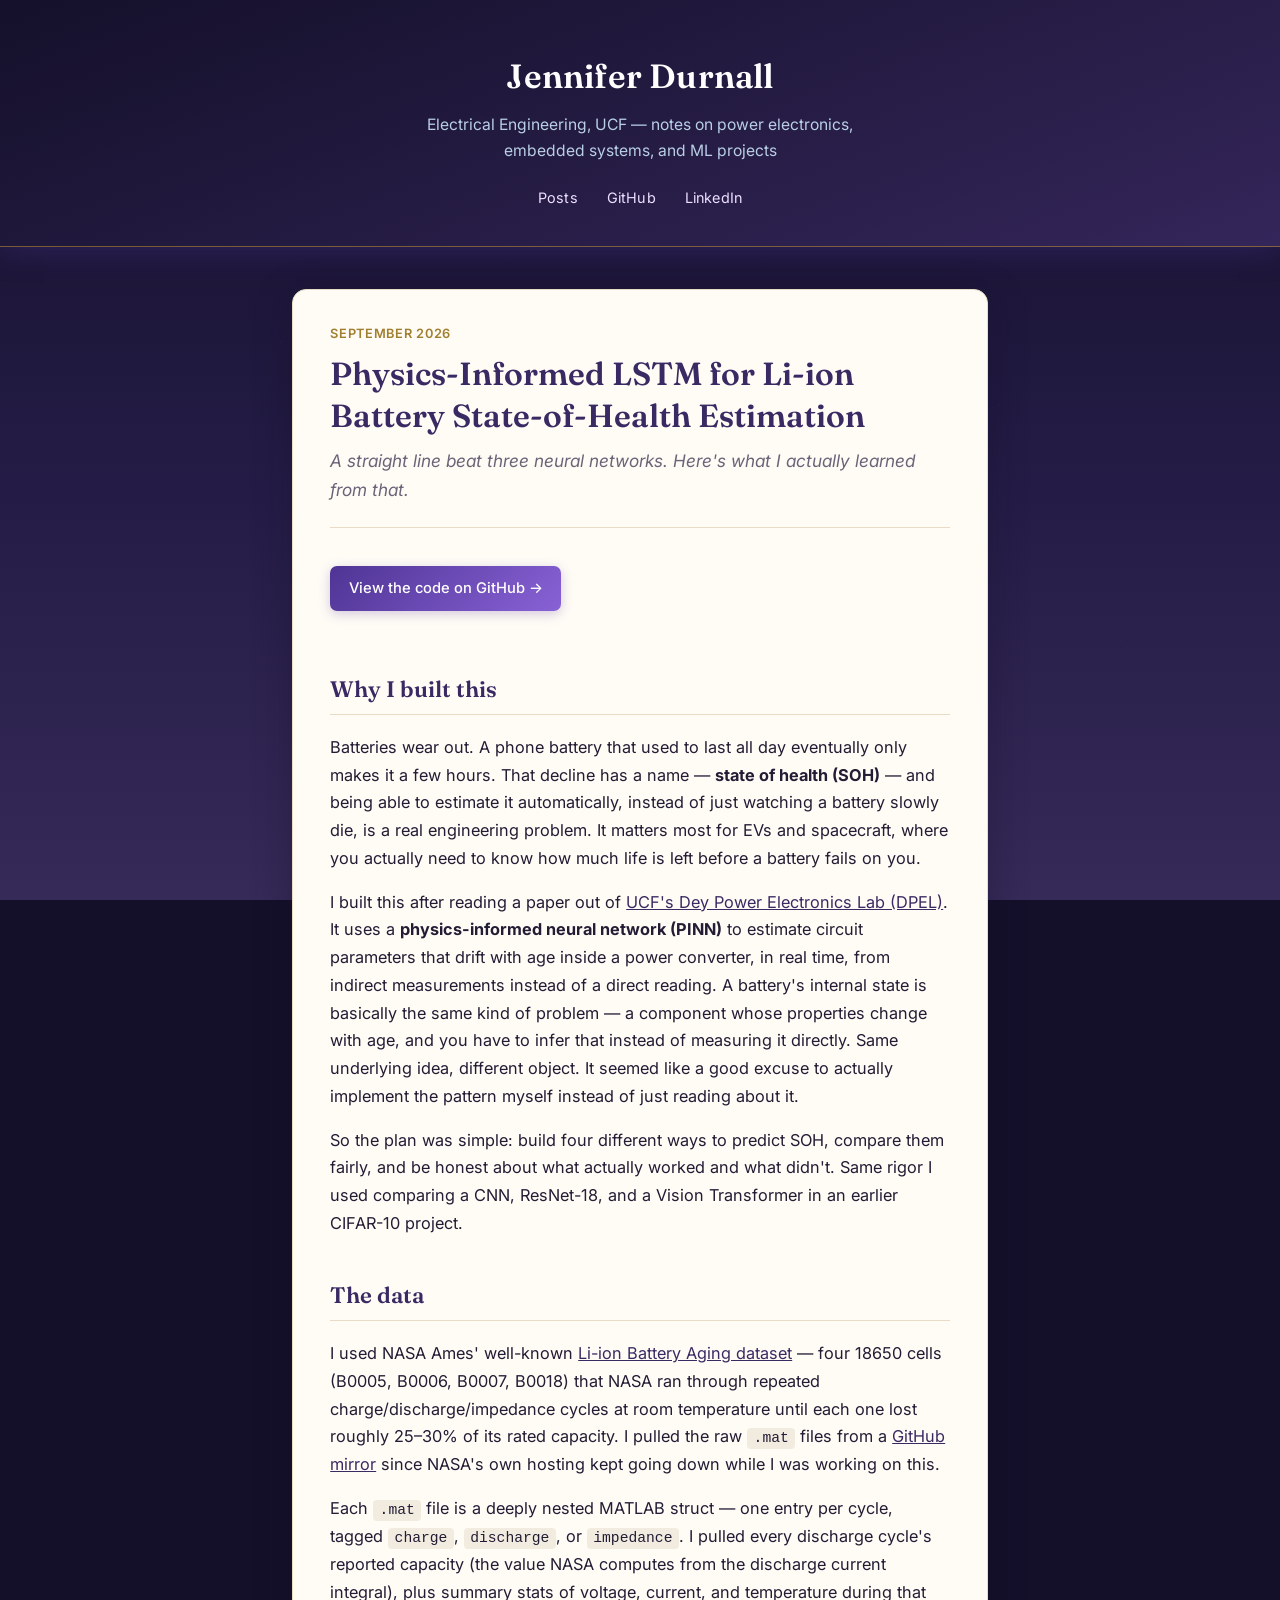
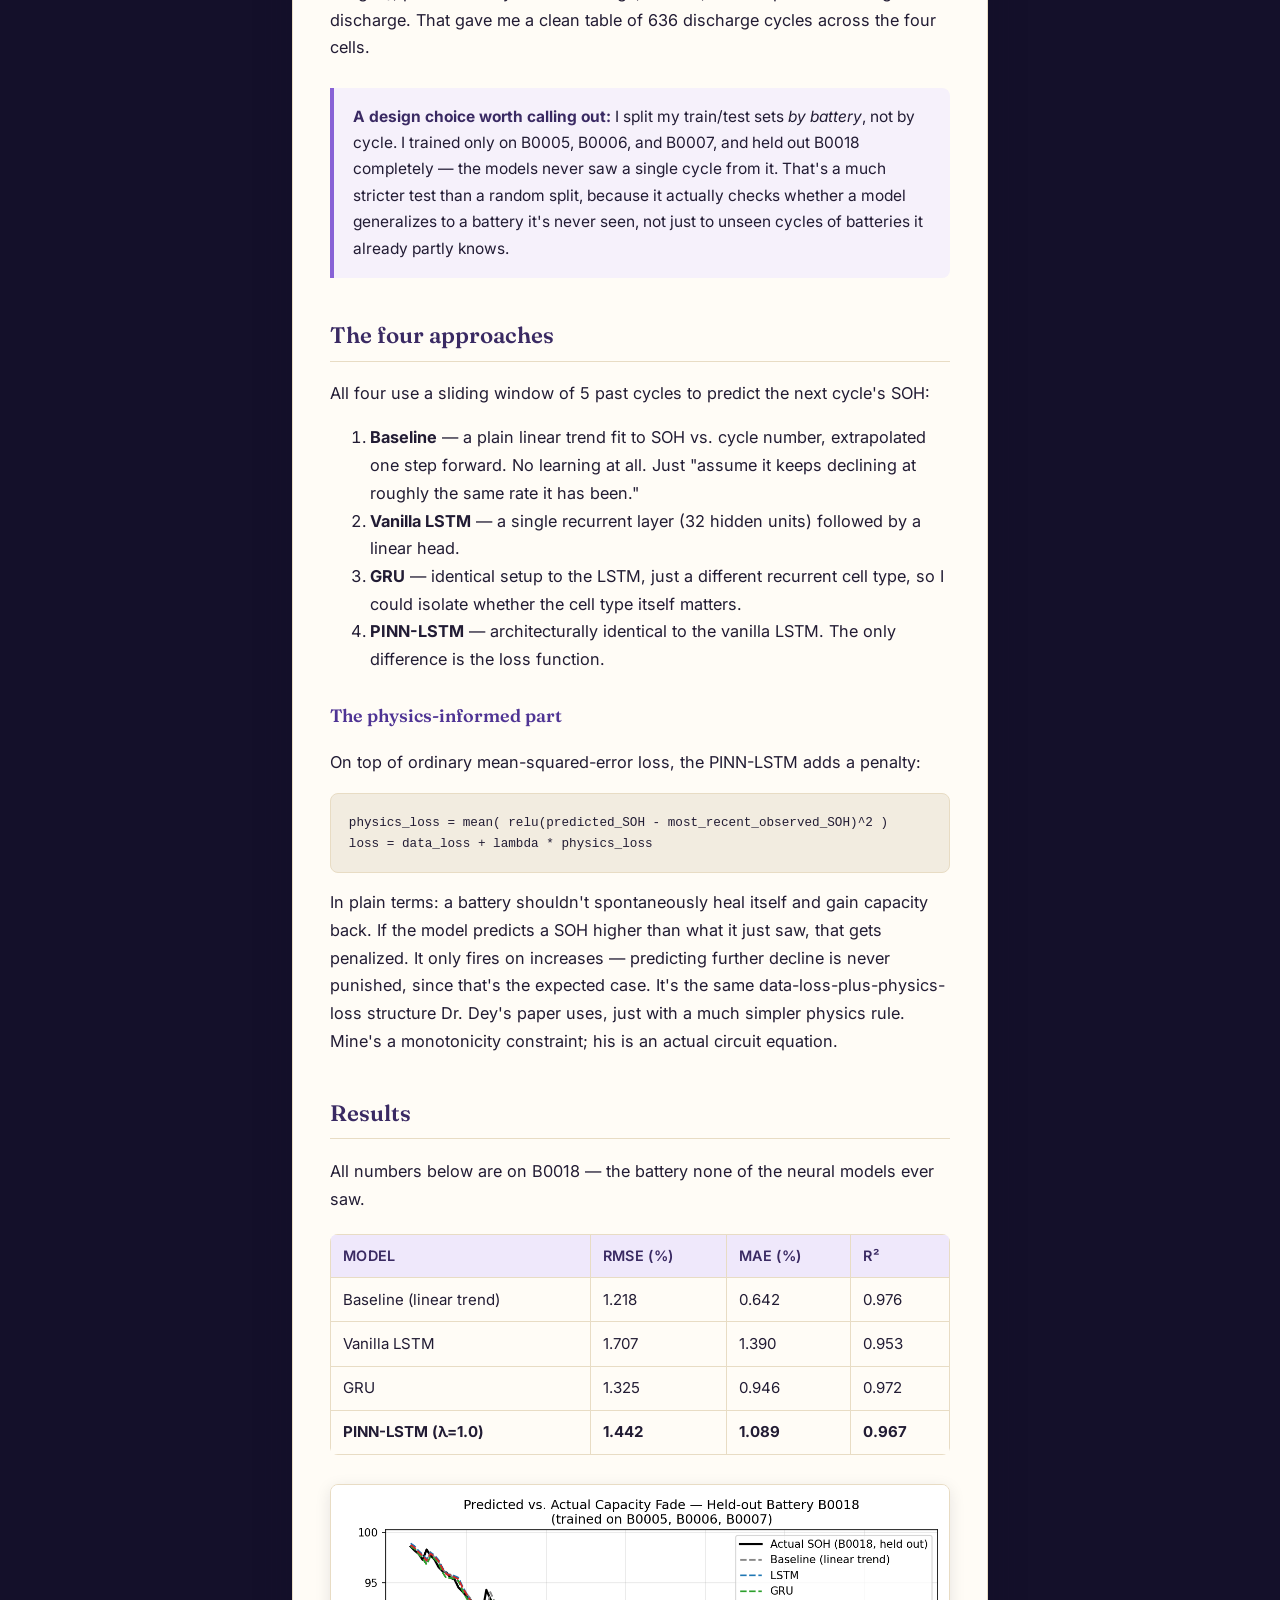
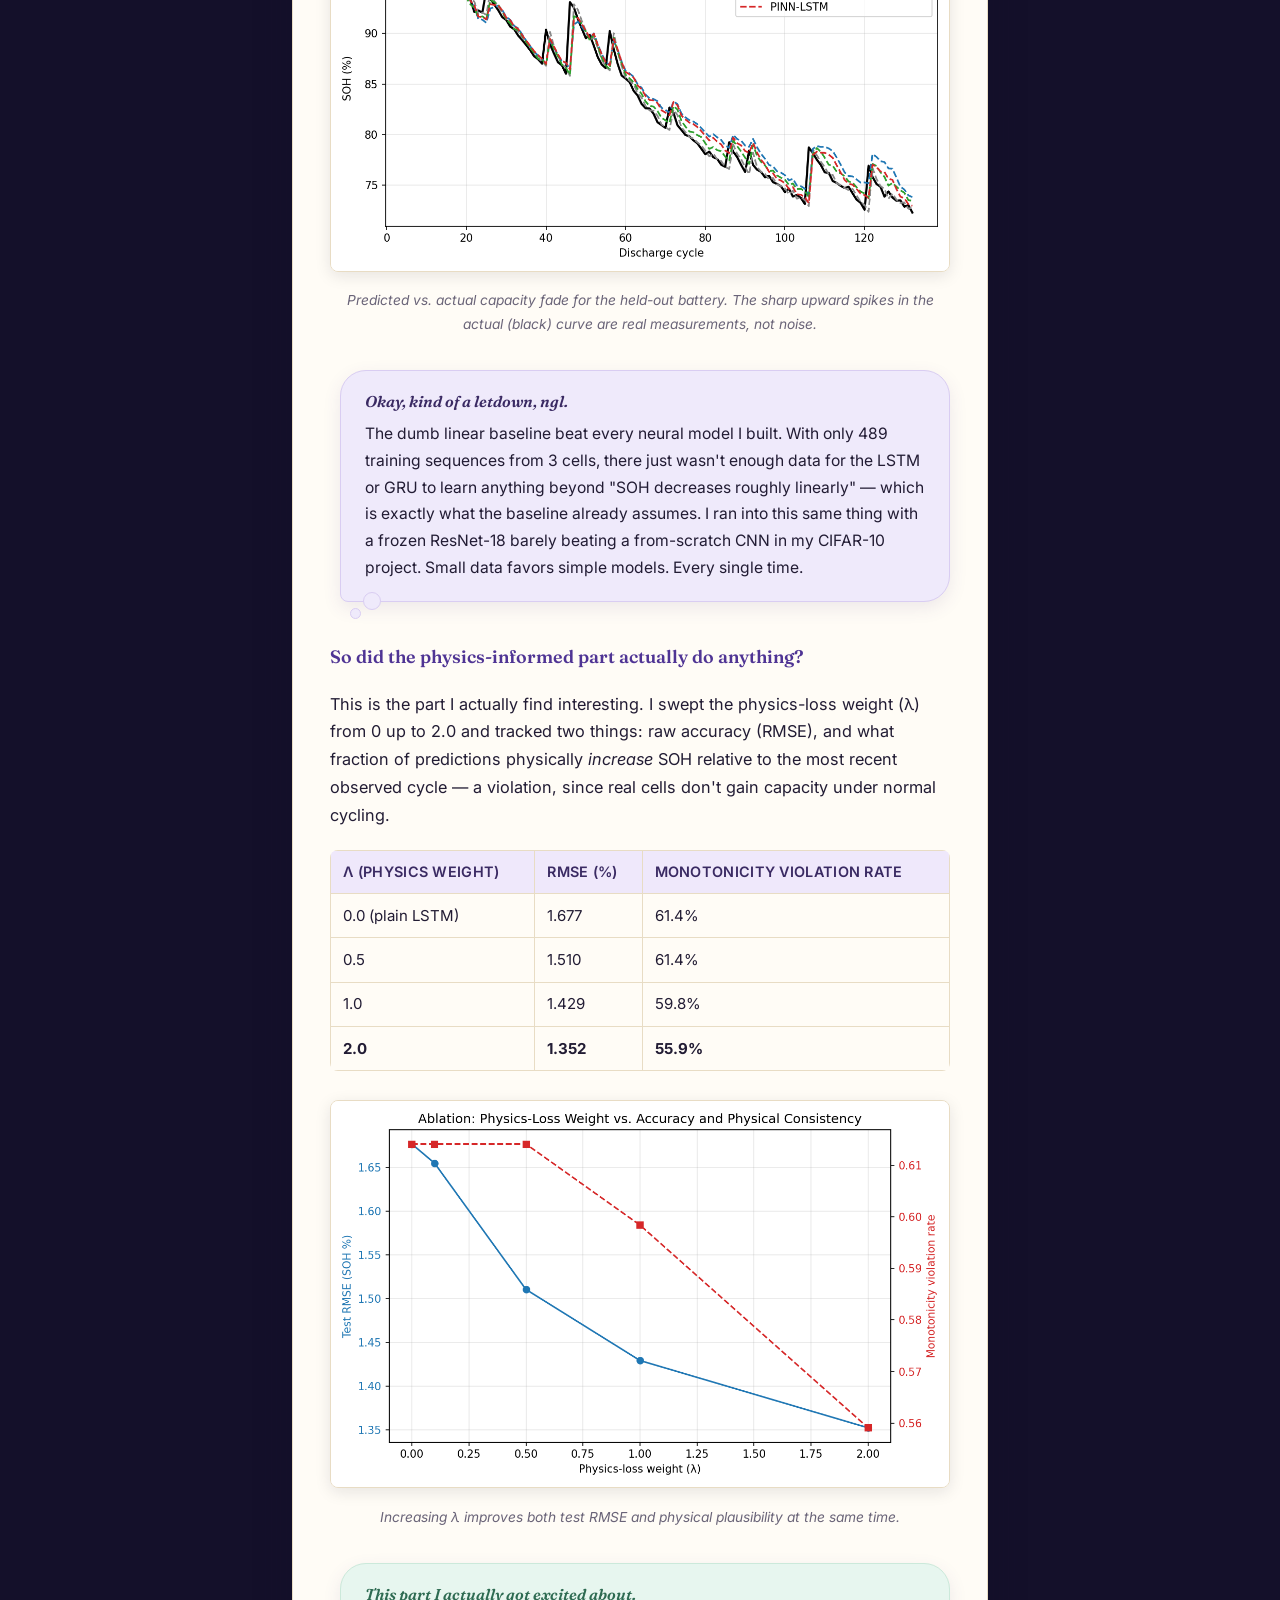
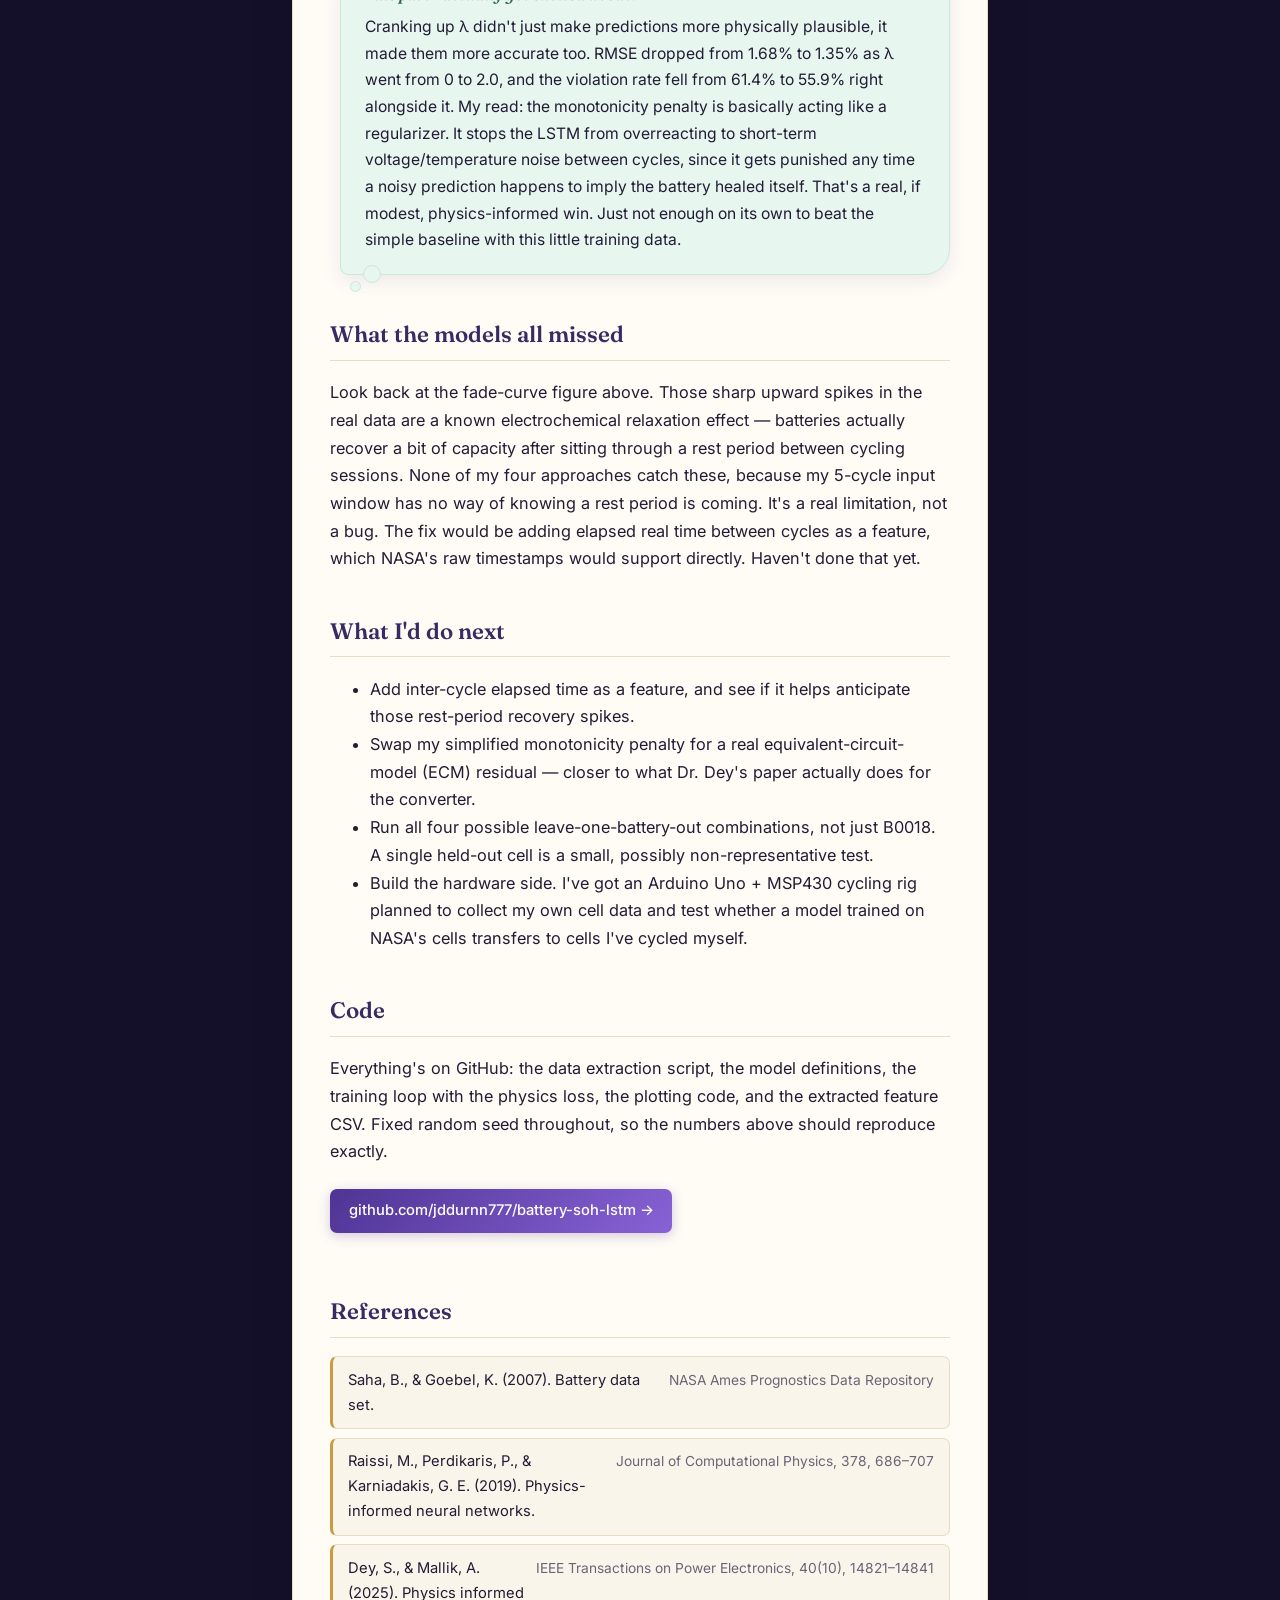
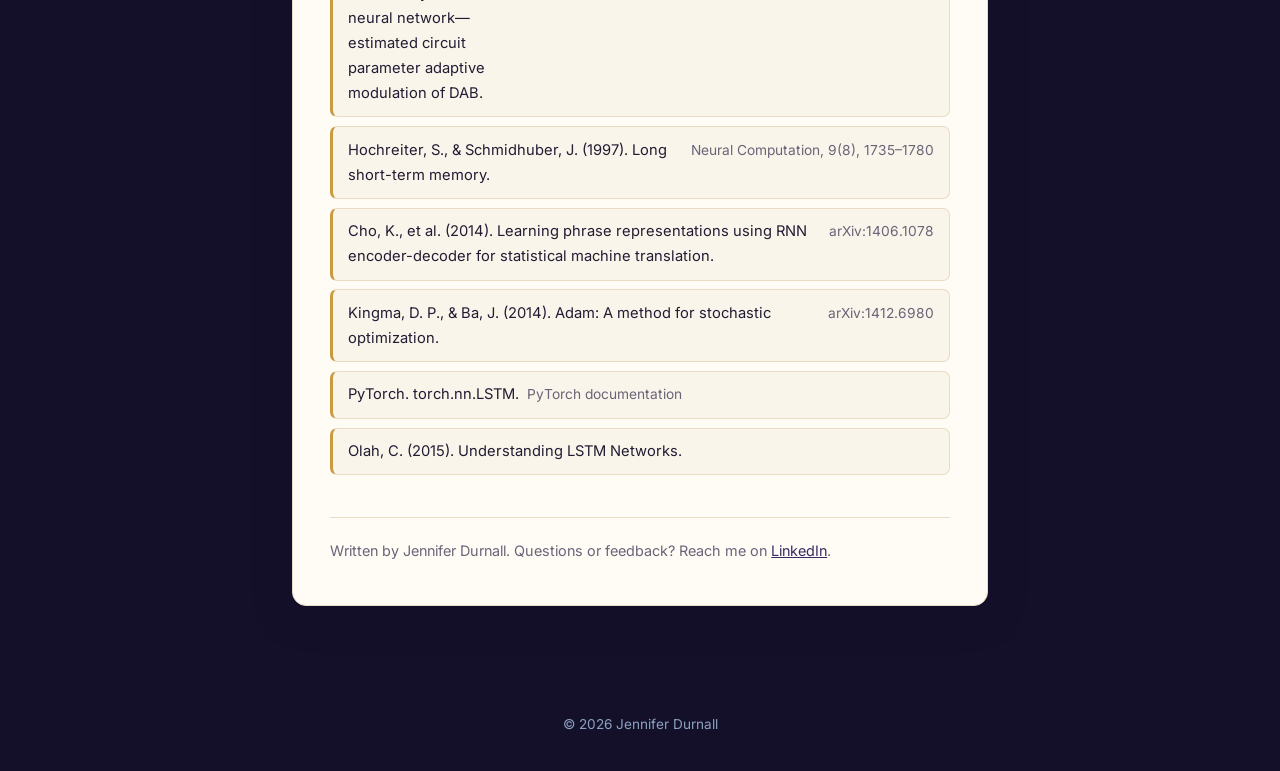
==== posts/battery-soh-pinn-lstm.html @ 61679969 "Redesign visual style: refined typography (Fraunces + Inter), more polished/professional card and he" ====
<!DOCTYPE html>
<html lang="en">
<head>
  <meta charset="UTF-8">
  <meta name="viewport" content="width=device-width, initial-scale=1.0">
  <title>Physics-Informed LSTM for Li-ion Battery SOH Estimation — Jennifer Durnall</title>
  <meta name="description" content="Comparing a linear baseline, LSTM, GRU, and a physics-informed LSTM for Li-ion battery state-of-health estimation on NASA's battery aging dataset.">
  <link rel="preconnect" href="https://fonts.googleapis.com">
  <link rel="preconnect" href="https://fonts.gstatic.com" crossorigin>
  <link href="https://fonts.googleapis.com/css2?family=Fraunces:opsz,wght@9..144,500;9..144,600;9..144,700&family=Inter:wght@400;500;600&display=swap" rel="stylesheet">
  <link rel="stylesheet" href="../assets/style.css">
</head>
<body>

  <header class="site-header">
    <h1>Jennifer Durnall</h1>
    <p>Electrical Engineering, UCF — notes on power electronics, embedded systems, and ML projects</p>
    <nav class="site-nav">
      <a href="../index.html">Posts</a>
      <a href="https://github.com/jddurnn777">GitHub</a>
      <a href="https://www.linkedin.com/in/jennifer-durnall">LinkedIn</a>
    </nav>
  </header>

  <main>
    <article>
      <div class="post-header">
        <div class="post-date">September 2026</div>
        <h1>Physics-Informed LSTM for Li-ion Battery State-of-Health Estimation</h1>
        <div class="subtitle">A straight line beat three neural networks. Here's what I actually learned from that.</div>
      </div>

      <a class="repo-link" href="https://github.com/jddurnn777/battery-soh-lstm">View the code on GitHub →</a>

      <h2>Why I built this</h2>
      <p>
        Batteries wear out. A phone battery that used to last all day eventually only makes it a
        few hours. That decline has a name — <strong>state of health (SOH)</strong> — and being
        able to estimate it automatically, instead of just watching a battery slowly die, is a real
        engineering problem. It matters most for EVs and spacecraft, where you actually need to
        know how much life is left before a battery fails on you.
      </p>
      <p>
        I built this after reading a paper out of
        <a href="https://www.ece.ucf.edu/dpel/">UCF's Dey Power Electronics Lab (DPEL)</a>. It uses
        a <strong>physics-informed neural network (PINN)</strong> to estimate circuit parameters
        that drift with age inside a power converter, in real time, from indirect measurements
        instead of a direct reading. A battery's internal state is basically the same kind of
        problem — a component whose properties change with age, and you have to infer that instead
        of measuring it directly. Same underlying idea, different object. It seemed like a good
        excuse to actually implement the pattern myself instead of just reading about it.
      </p>
      <p>
        So the plan was simple: build four different ways to predict SOH, compare them fairly, and
        be honest about what actually worked and what didn't. Same rigor I used comparing a CNN,
        ResNet-18, and a Vision Transformer in an earlier CIFAR-10 project.
      </p>

      <h2>The data</h2>
      <p>
        I used NASA Ames' well-known
        <a href="https://www.nasa.gov/intelligent-systems-division/discovery-and-systems-health/pcoe/pcoe-data-set-repository/">Li-ion Battery Aging dataset</a> —
        four 18650 cells (B0005, B0006, B0007, B0018) that NASA ran through repeated
        charge/discharge/impedance cycles at room temperature until each one lost roughly 25–30% of
        its rated capacity. I pulled the raw <code>.mat</code> files from a
        <a href="https://github.com/Maruthi-prasanth/Battery-Health-Prophecy">GitHub mirror</a>
        since NASA's own hosting kept going down while I was working on this.
      </p>
      <p>
        Each <code>.mat</code> file is a deeply nested MATLAB struct — one entry per cycle, tagged
        <code>charge</code>, <code>discharge</code>, or <code>impedance</code>. I pulled every
        discharge cycle's reported capacity (the value NASA computes from the discharge current
        integral), plus summary stats of voltage, current, and temperature during that discharge.
        That gave me a clean table of 636 discharge cycles across the four cells.
      </p>

      <div class="callout">
        <strong>A design choice worth calling out:</strong> I split my train/test sets <em>by
        battery</em>, not by cycle. I trained only on B0005, B0006, and B0007, and held out B0018
        completely — the models never saw a single cycle from it. That's a much stricter test than
        a random split, because it actually checks whether a model generalizes to a battery it's
        never seen, not just to unseen cycles of batteries it already partly knows.
      </div>

      <h2>The four approaches</h2>
      <p>All four use a sliding window of 5 past cycles to predict the next cycle's SOH:</p>
      <ol>
        <li><strong>Baseline</strong> — a plain linear trend fit to SOH vs. cycle number,
        extrapolated one step forward. No learning at all. Just "assume it keeps declining at
        roughly the same rate it has been."</li>
        <li><strong>Vanilla LSTM</strong> — a single recurrent layer (32 hidden units) followed by
        a linear head.</li>
        <li><strong>GRU</strong> — identical setup to the LSTM, just a different recurrent cell
        type, so I could isolate whether the cell type itself matters.</li>
        <li><strong>PINN-LSTM</strong> — architecturally identical to the vanilla LSTM. The only
        difference is the loss function.</li>
      </ol>

      <h3>The physics-informed part</h3>
      <p>
        On top of ordinary mean-squared-error loss, the PINN-LSTM adds a penalty:
      </p>
      <pre><code>physics_loss = mean( relu(predicted_SOH - most_recent_observed_SOH)^2 )
loss = data_loss + lambda * physics_loss</code></pre>
      <p>
        In plain terms: a battery shouldn't spontaneously heal itself and gain capacity back. If
        the model predicts a SOH higher than what it just saw, that gets penalized. It only fires on
        increases — predicting further decline is never punished, since that's the expected case.
        It's the same data-loss-plus-physics-loss structure Dr. Dey's paper uses, just with a much
        simpler physics rule. Mine's a monotonicity constraint; his is an actual circuit equation.
      </p>

      <h2>Results</h2>
      <p>All numbers below are on B0018 — the battery none of the neural models ever saw.</p>

      <table>
        <thead>
          <tr><th>Model</th><th>RMSE (%)</th><th>MAE (%)</th><th>R²</th></tr>
        </thead>
        <tbody>
          <tr><td>Baseline (linear trend)</td><td>1.218</td><td>0.642</td><td>0.976</td></tr>
          <tr><td>Vanilla LSTM</td><td>1.707</td><td>1.390</td><td>0.953</td></tr>
          <tr><td>GRU</td><td>1.325</td><td>0.946</td><td>0.972</td></tr>
          <tr><td><strong>PINN-LSTM (λ=1.0)</strong></td><td><strong>1.442</strong></td><td><strong>1.089</strong></td><td><strong>0.967</strong></td></tr>
        </tbody>
      </table>

      <figure>
        <img src="../assets/img/battery-soh/fig1_fade_curve.png" alt="Predicted vs actual capacity fade for battery B0018">
        <figcaption>Predicted vs. actual capacity fade for the held-out battery. The sharp upward
        spikes in the actual (black) curve are real measurements, not noise.</figcaption>
      </figure>

      <div class="thought lavender">
        <span class="thought-lead">Okay, kind of a letdown, ngl.</span>
        The dumb linear baseline beat every neural model I built. With only 489 training sequences
        from 3 cells, there just wasn't enough data for the LSTM or GRU to learn anything beyond
        "SOH decreases roughly linearly" — which is exactly what the baseline already assumes. I
        ran into this same thing with a frozen ResNet-18 barely beating a from-scratch CNN in my
        CIFAR-10 project. Small data favors simple models. Every single time.
      </div>

      <h3>So did the physics-informed part actually do anything?</h3>
      <p>
        This is the part I actually find interesting. I swept the physics-loss weight (λ) from 0
        up to 2.0 and tracked two things: raw accuracy (RMSE), and what fraction of predictions
        physically <em>increase</em> SOH relative to the most recent observed cycle — a violation,
        since real cells don't gain capacity under normal cycling.
      </p>

      <table>
        <thead>
          <tr><th>λ (physics weight)</th><th>RMSE (%)</th><th>Monotonicity violation rate</th></tr>
        </thead>
        <tbody>
          <tr><td>0.0 (plain LSTM)</td><td>1.677</td><td>61.4%</td></tr>
          <tr><td>0.5</td><td>1.510</td><td>61.4%</td></tr>
          <tr><td>1.0</td><td>1.429</td><td>59.8%</td></tr>
          <tr><td><strong>2.0</strong></td><td><strong>1.352</strong></td><td><strong>55.9%</strong></td></tr>
        </tbody>
      </table>

      <figure>
        <img src="../assets/img/battery-soh/fig4_ablation.png" alt="Physics loss weight ablation showing RMSE and monotonicity violation rate">
        <figcaption>Increasing λ improves both test RMSE and physical plausibility at the same time.</figcaption>
      </figure>

      <div class="thought mint">
        <span class="thought-lead">This part I actually got excited about.</span>
        Cranking up λ didn't just make predictions more physically plausible, it made them more
        accurate too. RMSE dropped from 1.68% to 1.35% as λ went from 0 to 2.0, and the violation
        rate fell from 61.4% to 55.9% right alongside it. My read: the monotonicity penalty is
        basically acting like a regularizer. It stops the LSTM from overreacting to short-term
        voltage/temperature noise between cycles, since it gets punished any time a noisy
        prediction happens to imply the battery healed itself. That's a real, if modest,
        physics-informed win. Just not enough on its own to beat the simple baseline with this
        little training data.
      </div>

      <h2>What the models all missed</h2>
      <p>
        Look back at the fade-curve figure above. Those sharp upward spikes in the real data are a
        known electrochemical relaxation effect — batteries actually recover a bit of capacity
        after sitting through a rest period between cycling sessions. None of my four approaches
        catch these, because my 5-cycle input window has no way of knowing a rest period is coming.
        It's a real limitation, not a bug. The fix would be adding elapsed real time between cycles
        as a feature, which NASA's raw timestamps would support directly. Haven't done that yet.
      </p>

      <h2>What I'd do next</h2>
      <ul>
        <li>Add inter-cycle elapsed time as a feature, and see if it helps anticipate those
        rest-period recovery spikes.</li>
        <li>Swap my simplified monotonicity penalty for a real equivalent-circuit-model (ECM)
        residual — closer to what Dr. Dey's paper actually does for the converter.</li>
        <li>Run all four possible leave-one-battery-out combinations, not just B0018. A single
        held-out cell is a small, possibly non-representative test.</li>
        <li>Build the hardware side. I've got an Arduino Uno + MSP430 cycling rig planned to
        collect my own cell data and test whether a model trained on NASA's cells transfers to
        cells I've cycled myself.</li>
      </ul>

      <h2>Code</h2>
      <p>
        Everything's on GitHub: the data extraction script, the model definitions, the training
        loop with the physics loss, the plotting code, and the extracted feature CSV. Fixed random
        seed throughout, so the numbers above should reproduce exactly.
      </p>
      <a class="repo-link" href="https://github.com/jddurnn777/battery-soh-lstm">github.com/jddurnn777/battery-soh-lstm →</a>

      <h2>References</h2>
      <a class="paper-link" href="https://www.nasa.gov/intelligent-systems-division/discovery-and-systems-health/pcoe/pcoe-data-set-repository/">
        <span>Saha, B., &amp; Goebel, K. (2007). Battery data set.</span>
        <span class="paper-cite">NASA Ames Prognostics Data Repository</span>
      </a>
      <a class="paper-link" href="https://www.sciencedirect.com/science/article/pii/S0021999118307125">
        <span>Raissi, M., Perdikaris, P., &amp; Karniadakis, G. E. (2019). Physics-informed neural networks.</span>
        <span class="paper-cite">Journal of Computational Physics, 378, 686–707</span>
      </a>
      <a class="paper-link" href="https://doi.org/10.1109/TPEL.2025.3574873">
        <span>Dey, S., &amp; Mallik, A. (2025). Physics informed neural network—estimated circuit parameter adaptive modulation of DAB.</span>
        <span class="paper-cite">IEEE Transactions on Power Electronics, 40(10), 14821–14841</span>
      </a>
      <a class="paper-link" href="https://www.bioinf.jku.at/publications/older/2604.pdf">
        <span>Hochreiter, S., &amp; Schmidhuber, J. (1997). Long short-term memory.</span>
        <span class="paper-cite">Neural Computation, 9(8), 1735–1780</span>
      </a>
      <a class="paper-link" href="https://arxiv.org/abs/1406.1078">
        <span>Cho, K., et al. (2014). Learning phrase representations using RNN encoder-decoder for statistical machine translation.</span>
        <span class="paper-cite">arXiv:1406.1078</span>
      </a>
      <a class="paper-link" href="https://arxiv.org/abs/1412.6980">
        <span>Kingma, D. P., &amp; Ba, J. (2014). Adam: A method for stochastic optimization.</span>
        <span class="paper-cite">arXiv:1412.6980</span>
      </a>
      <a class="paper-link" href="https://docs.pytorch.org/docs/stable/generated/torch.nn.LSTM.html">
        <span>PyTorch. torch.nn.LSTM.</span>
        <span class="paper-cite">PyTorch documentation</span>
      </a>
      <a class="paper-link" href="https://colah.github.io/posts/2015-08-Understanding-LSTMs/">
        <span>Olah, C. (2015). Understanding LSTM Networks.</span>
      </a>

      <div class="post-footer">
        Written by Jennifer Durnall. Questions or feedback? Reach me on
        <a href="https://www.linkedin.com/in/jennifer-durnall">LinkedIn</a>.
      </div>
    </article>
  </main>

  <footer class="site-footer">
    &copy; 2026 Jennifer Durnall
  </footer>

</body>
</html>
---- assets/style.css ----
:root {
  /* Europa night sky — deep space purples, dialed back for a more editorial feel */
  --space-dark: #14102a;
  --space-mid: #241c46;
  --space-edge: #362a58;

  /* icy Europa surface highlight, used sparingly */
  --ice: #b9cfe6;
  --ice-dim: #8aa2c0;

  /* favorite-color purple, the primary accent everywhere */
  --purple: #8862d6;
  --purple-light: #ab8ce8;
  --purple-deep: #4f3494;
  --purple-ink: #3a2a63;

  /* Shakupan-bakery warm cream, used for the "windows" of readable content */
  --cream: #faf5ea;
  --cream-card: #fffcf6;
  --cream-border: #e8dcc4;

  /* pastry-glaze gold, small accents only */
  --gold: #c99a3e;
  --gold-dim: #a17f30;

  /* soft pastel palette for "thought" callouts */
  --thought-lavender: #efeafb;
  --thought-lavender-border: #d9cdf2;
  --thought-mint: #e7f6ef;
  --thought-mint-border: #cbe9da;
  --thought-peach: #fcece3;
  --thought-peach-border: #f2d5c3;

  --gray: #6a6478;
  --text: #221c34;
  --text-soft: #4b4460;
  --code-bg: #f2ece0;
  --max-width: 740px;

  --font-display: "Fraunces", "Iowan Old Style", "Georgia", serif;
  --font-body: "Inter", -apple-system, BlinkMacSystemFont, "Segoe UI", Roboto, Helvetica, Arial, sans-serif;
}

* { box-sizing: border-box; }

html { scroll-behavior: smooth; }

body {
  margin: 0;
  font-family: var(--font-body);
  color: var(--text);
  line-height: 1.7;
  background-color: var(--space-dark);
  background-image:
    radial-gradient(1px 1px at 8% 12%, rgba(255,255,255,0.4) 0, transparent 60%),
    radial-gradient(1px 1px at 22% 38%, rgba(255,255,255,0.25) 0, transparent 60%),
    radial-gradient(1.2px 1.2px at 41% 8%, rgba(255,255,255,0.35) 0, transparent 60%),
    radial-gradient(1px 1px at 63% 22%, rgba(255,255,255,0.28) 0, transparent 60%),
    radial-gradient(1px 1px at 78% 45%, rgba(255,255,255,0.2) 0, transparent 60%),
    radial-gradient(1.2px 1.2px at 91% 15%, rgba(255,255,255,0.35) 0, transparent 60%),
    radial-gradient(1px 1px at 15% 70%, rgba(185,207,230,0.3) 0, transparent 60%),
    radial-gradient(1px 1px at 35% 85%, rgba(255,255,255,0.22) 0, transparent 60%),
    radial-gradient(1.2px 1.2px at 55% 65%, rgba(255,255,255,0.3) 0, transparent 60%),
    radial-gradient(1px 1px at 72% 92%, rgba(185,207,230,0.28) 0, transparent 60%),
    radial-gradient(1px 1px at 88% 72%, rgba(255,255,255,0.2) 0, transparent 60%),
    linear-gradient(180deg, var(--space-dark) 0%, var(--space-mid) 55%, var(--space-edge) 100%);
  background-attachment: fixed, fixed, fixed, fixed, fixed, fixed, fixed, fixed, fixed, fixed, fixed, fixed;
  -webkit-font-smoothing: antialiased;
}

/* ---------- Header ---------- */

.site-header {
  background: linear-gradient(160deg, var(--space-dark) 0%, var(--purple-ink) 120%);
  color: white;
  padding: 3rem 1.5rem 2rem;
  text-align: center;
  border-bottom: 1px solid rgba(201, 154, 62, 0.55);
  box-shadow: 0 2px 28px rgba(79, 52, 148, 0.4);
}

.site-header h1 {
  margin: 0 0 0.4rem;
  font-family: var(--font-display);
  font-weight: 600;
  font-size: 2.1rem;
  letter-spacing: 0.2px;
  color: #fff;
}

.site-header p {
  margin: 0;
  color: var(--ice);
  font-size: 0.98rem;
  max-width: 480px;
  margin: 0 auto;
}

.site-nav {
  display: flex;
  justify-content: center;
  gap: 1.8rem;
  margin-top: 1.3rem;
  font-size: 0.9rem;
}

.site-nav a {
  color: #ecdfff;
  text-decoration: none;
  letter-spacing: 0.2px;
  border-bottom: 1px solid transparent;
  padding-bottom: 3px;
  transition: color 0.15s ease, border-color 0.15s ease;
}

.site-nav a:hover {
  border-bottom-color: var(--gold);
  color: #fff;
}

main {
  max-width: var(--max-width);
  margin: 0 auto;
  padding: 2.6rem 1.4rem 4.5rem;
}

/* ---------- Post list on homepage ---------- */

.post-list {
  list-style: none;
  padding: 0;
  margin: 1.8rem 0;
}

.post-card {
  background: var(--cream-card);
  border: 1px solid var(--cream-border);
  border-radius: 12px;
  padding: 1.5rem 1.7rem;
  margin-bottom: 1.2rem;
  box-shadow: 0 6px 24px rgba(20, 16, 42, 0.32);
  transition: box-shadow 0.18s ease, transform 0.18s ease;
}

.post-card:hover {
  box-shadow: 0 10px 32px rgba(79, 52, 148, 0.32);
  transform: translateY(-2px);
}

.post-card .post-date {
  font-size: 0.78rem;
  color: var(--gold-dim);
  text-transform: uppercase;
  letter-spacing: 0.7px;
  font-weight: 600;
}

.post-card h2 {
  margin: 0.4rem 0 0.55rem;
  font-family: var(--font-display);
  font-weight: 600;
  font-size: 1.3rem;
  line-height: 1.35;
}

.post-card h2 a {
  color: var(--purple-ink);
  text-decoration: none;
}

.post-card h2 a:hover {
  color: var(--purple);
}

.post-card p {
  margin: 0;
  color: var(--text-soft);
  font-size: 0.97rem;
}

.tag {
  display: inline-block;
  font-size: 0.7rem;
  font-weight: 500;
  background: #efe8fb;
  color: var(--purple-ink);
  border-radius: 20px;
  padding: 0.22rem 0.65rem;
  margin-right: 0.4rem;
  margin-top: 0.7rem;
  letter-spacing: 0.2px;
}

/* ---------- Post page ---------- */

article {
  background: var(--cream-card);
  border: 1px solid var(--cream-border);
  border-radius: 14px;
  padding: 2.1rem 2.3rem 2.6rem;
  box-shadow: 0 8px 36px rgba(20, 16, 42, 0.38);
}

.post-header {
  margin-bottom: 2rem;
  border-bottom: 1px solid var(--cream-border);
  padding-bottom: 1.4rem;
}

.post-header .post-date {
  font-size: 0.8rem;
  color: var(--gold-dim);
  text-transform: uppercase;
  letter-spacing: 0.7px;
  font-weight: 600;
}

.post-header h1 {
  color: var(--purple-ink);
  font-family: var(--font-display);
  font-weight: 600;
  margin: 0.5rem 0 0.6rem;
  font-size: 2rem;
  line-height: 1.3;
}

.post-header .subtitle {
  color: var(--gray);
  font-size: 1.08rem;
  font-style: italic;
}

article h2 {
  color: var(--purple-ink);
  font-family: var(--font-display);
  font-weight: 600;
  margin-top: 2.4rem;
  font-size: 1.4rem;
  border-bottom: 1px solid var(--cream-border);
  padding-bottom: 0.4rem;
}

article h3 {
  color: var(--purple-deep);
  font-family: var(--font-display);
  font-weight: 600;
  margin-top: 1.7rem;
  font-size: 1.12rem;
}

article p, article li {
  font-size: 1.02rem;
  color: var(--text);
}

article code {
  background: var(--code-bg);
  padding: 0.15rem 0.4rem;
  border-radius: 4px;
  font-size: 0.9em;
  font-family: "SFMono-Regular", Consolas, "Liberation Mono", Menlo, monospace;
}

article pre {
  background: var(--code-bg);
  border: 1px solid var(--cream-border);
  border-radius: 8px;
  padding: 1.1rem;
  overflow-x: auto;
  font-size: 0.88rem;
  line-height: 1.5;
}

article pre code {
  background: none;
  padding: 0;
}

figure {
  margin: 1.8rem 0;
  text-align: center;
}

figure img {
  max-width: 100%;
  border: 1px solid var(--cream-border);
  border-radius: 8px;
  box-shadow: 0 4px 16px rgba(20, 16, 42, 0.1);
}

figcaption {
  font-size: 0.86rem;
  color: var(--gray);
  margin-top: 0.6rem;
  font-style: italic;
}

table {
  width: 100%;
  border-collapse: collapse;
  margin: 1.3rem 0;
  font-size: 0.94rem;
  border-radius: 8px;
  overflow: hidden;
}

th, td {
  border: 1px solid var(--cream-border);
  padding: 0.55rem 0.75rem;
  text-align: left;
}

th {
  background: #efe8fb;
  color: var(--purple-ink);
  font-weight: 600;
  font-size: 0.9rem;
  text-transform: uppercase;
  letter-spacing: 0.3px;
}

/* Neutral context callouts — facts, caveats, disclosures */
.callout {
  background: #f6f1fb;
  border-left: 4px solid var(--purple);
  padding: 1rem 1.2rem;
  margin: 1.6rem 0;
  border-radius: 0 8px 8px 0;
  font-size: 0.97rem;
}

.callout strong {
  color: var(--purple-ink);
}

/* ---------- "Thought" callouts ---------- */
/* Pastel, cloud-like banners for a personal aside, reaction, or takeaway —
   reads like a thought bubble rather than a lab-report finding. */

.thought {
  position: relative;
  padding: 1.15rem 1.4rem 1.25rem 1.5rem;
  margin: 2.1rem 0 2.5rem 0.6rem;
  border-radius: 26px 26px 26px 8px;
  font-size: 0.98rem;
  color: var(--text);
  box-shadow: 0 6px 18px rgba(80, 60, 130, 0.1);
}

.thought::before,
.thought::after {
  content: "";
  position: absolute;
  border-radius: 50%;
  background: inherit;
  border: inherit;
}

.thought::before {
  width: 16px;
  height: 16px;
  left: 22px;
  bottom: -9px;
}

.thought::after {
  width: 9px;
  height: 9px;
  left: 9px;
  bottom: -18px;
}

.thought .thought-lead {
  display: block;
  font-family: var(--font-display);
  font-weight: 600;
  font-style: italic;
  margin-bottom: 0.35rem;
  color: var(--purple-ink);
}

.thought.lavender {
  background: var(--thought-lavender);
  border: 1px solid var(--thought-lavender-border);
}
.thought.lavender .thought-lead { color: var(--purple-ink); }

.thought.mint {
  background: var(--thought-mint);
  border: 1px solid var(--thought-mint-border);
}
.thought.mint .thought-lead { color: #2e6b52; }

.thought.peach {
  background: var(--thought-peach);
  border: 1px solid var(--thought-peach-border);
}
.thought.peach .thought-lead { color: #a5602f; }

a { color: var(--purple-ink); }

.repo-link {
  display: inline-block;
  background: linear-gradient(135deg, var(--purple-deep), var(--purple));
  color: white !important;
  padding: 0.6rem 1.15rem;
  border-radius: 7px;
  text-decoration: none;
  font-size: 0.92rem;
  font-weight: 500;
  margin: 0.4rem 0 1.3rem;
  box-shadow: 0 3px 12px rgba(79, 52, 148, 0.25);
}

.repo-link:hover {
  background: linear-gradient(135deg, var(--purple), var(--purple-light));
}

.paper-link {
  display: flex;
  align-items: baseline;
  gap: 0.5rem;
  background: var(--cream);
  border: 1px solid var(--cream-border);
  border-left: 3px solid var(--gold);
  border-radius: 7px;
  padding: 0.65rem 0.95rem;
  margin: 0.55rem 0;
  text-decoration: none;
  font-size: 0.92rem;
  color: var(--text);
  transition: border-left-color 0.15s ease, background 0.15s ease;
}

.paper-link:hover {
  border-left-color: var(--purple);
  background: #f6f1fb;
}

.paper-link .paper-cite {
  color: var(--gray);
  font-size: 0.86rem;
  white-space: nowrap;
}

.pdf-embed {
  margin: 1.5rem 0;
}

.pdf-embed iframe {
  width: 100%;
  height: 700px;
  border: 1px solid var(--cream-border);
  border-radius: 8px;
  background: #fff;
}

.pdf-embed .pdf-caption {
  display: flex;
  justify-content: space-between;
  align-items: baseline;
  font-size: 0.86rem;
  color: var(--gray);
  margin-top: 0.55rem;
}

.pdf-embed .pdf-caption a {
  color: var(--purple-ink);
  font-weight: 600;
  text-decoration: none;
}

.pdf-embed .pdf-caption a:hover {
  color: var(--purple);
}

.post-footer {
  margin-top: 2.6rem;
  padding-top: 1.3rem;
  border-top: 1px solid var(--cream-border);
  font-size: 0.9rem;
  color: var(--gray);
}

.site-footer {
  text-align: center;
  color: var(--ice-dim);
  font-size: 0.85rem;
  padding: 2.2rem 0;
}

.site-footer a {
  color: var(--ice);
}

@media (max-width: 600px) {
  .site-header { padding: 2.4rem 1.2rem 1.6rem; }
  .site-header h1 { font-size: 1.6rem; }
  .post-header h1 { font-size: 1.55rem; }
  .site-nav { gap: 1rem; font-size: 0.85rem; }
  article { padding: 1.5rem 1.3rem 1.8rem; }
  .thought { margin-left: 0.2rem; }
}
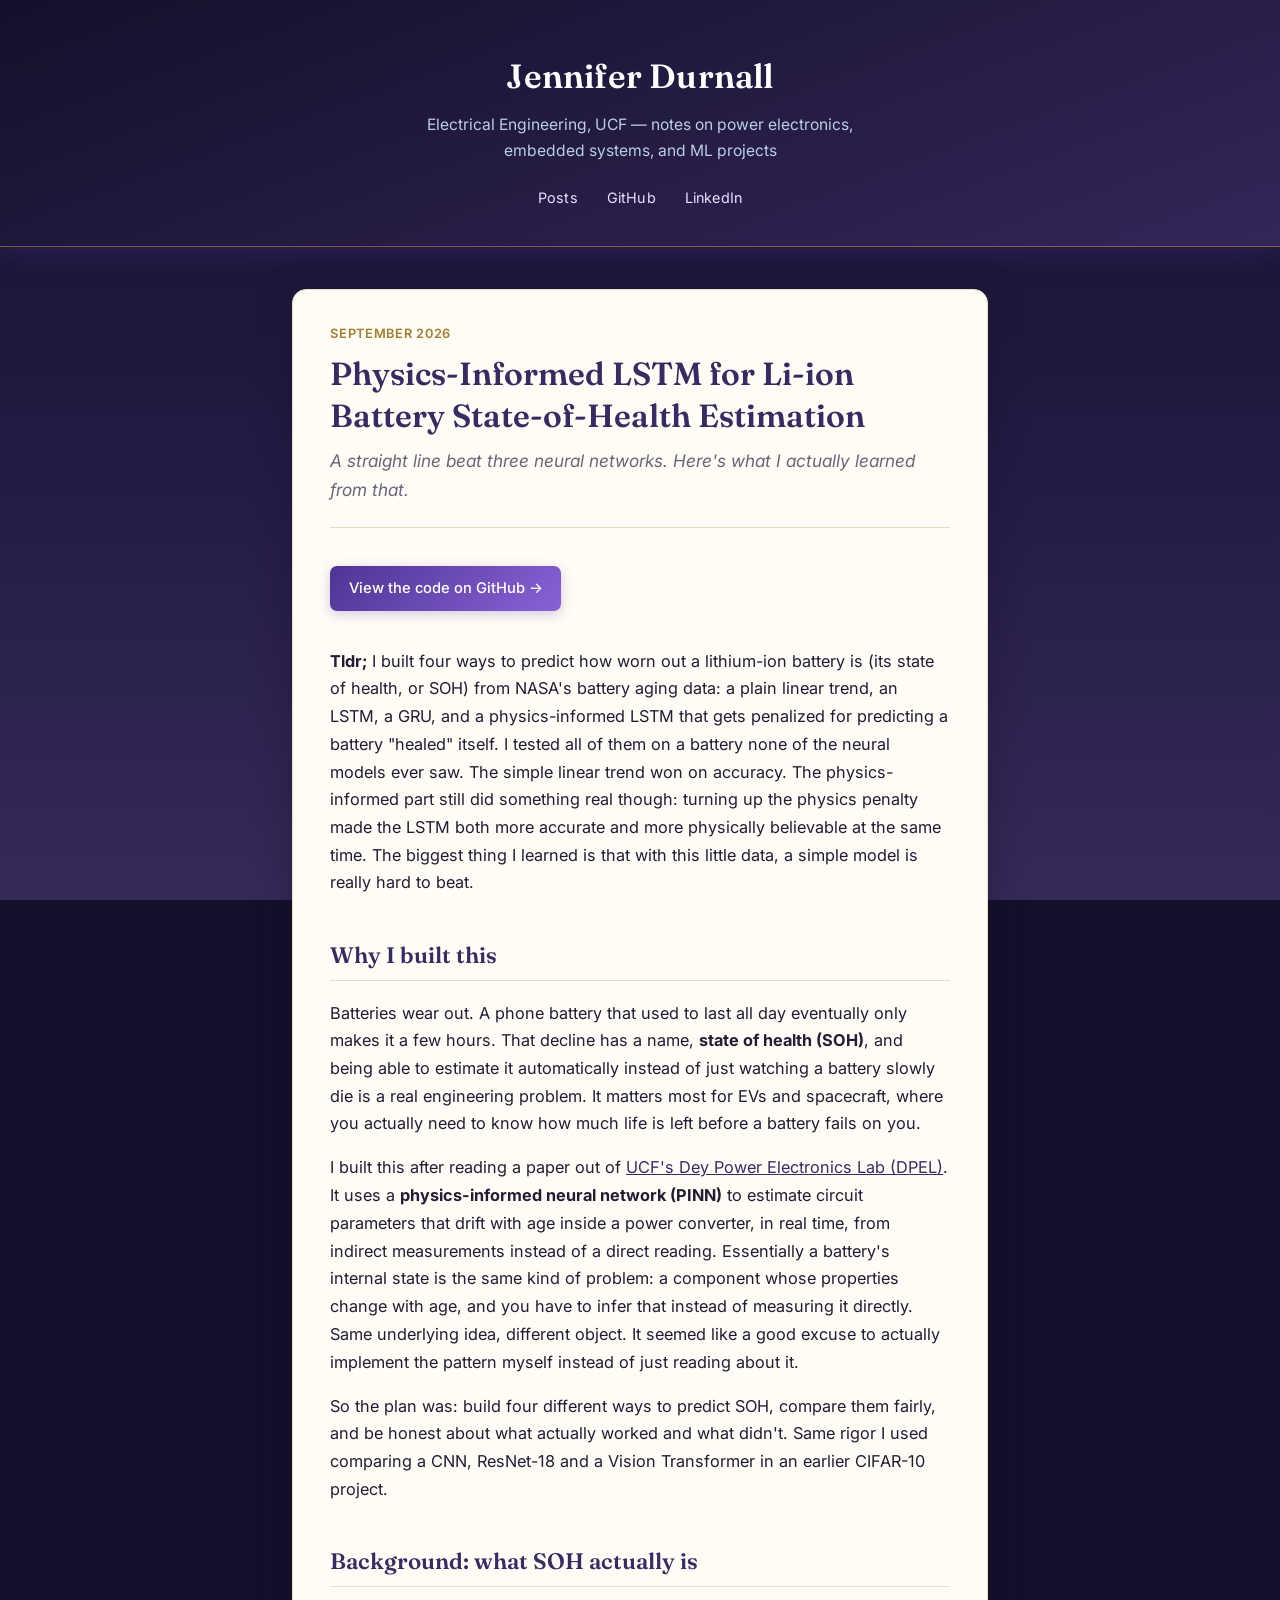
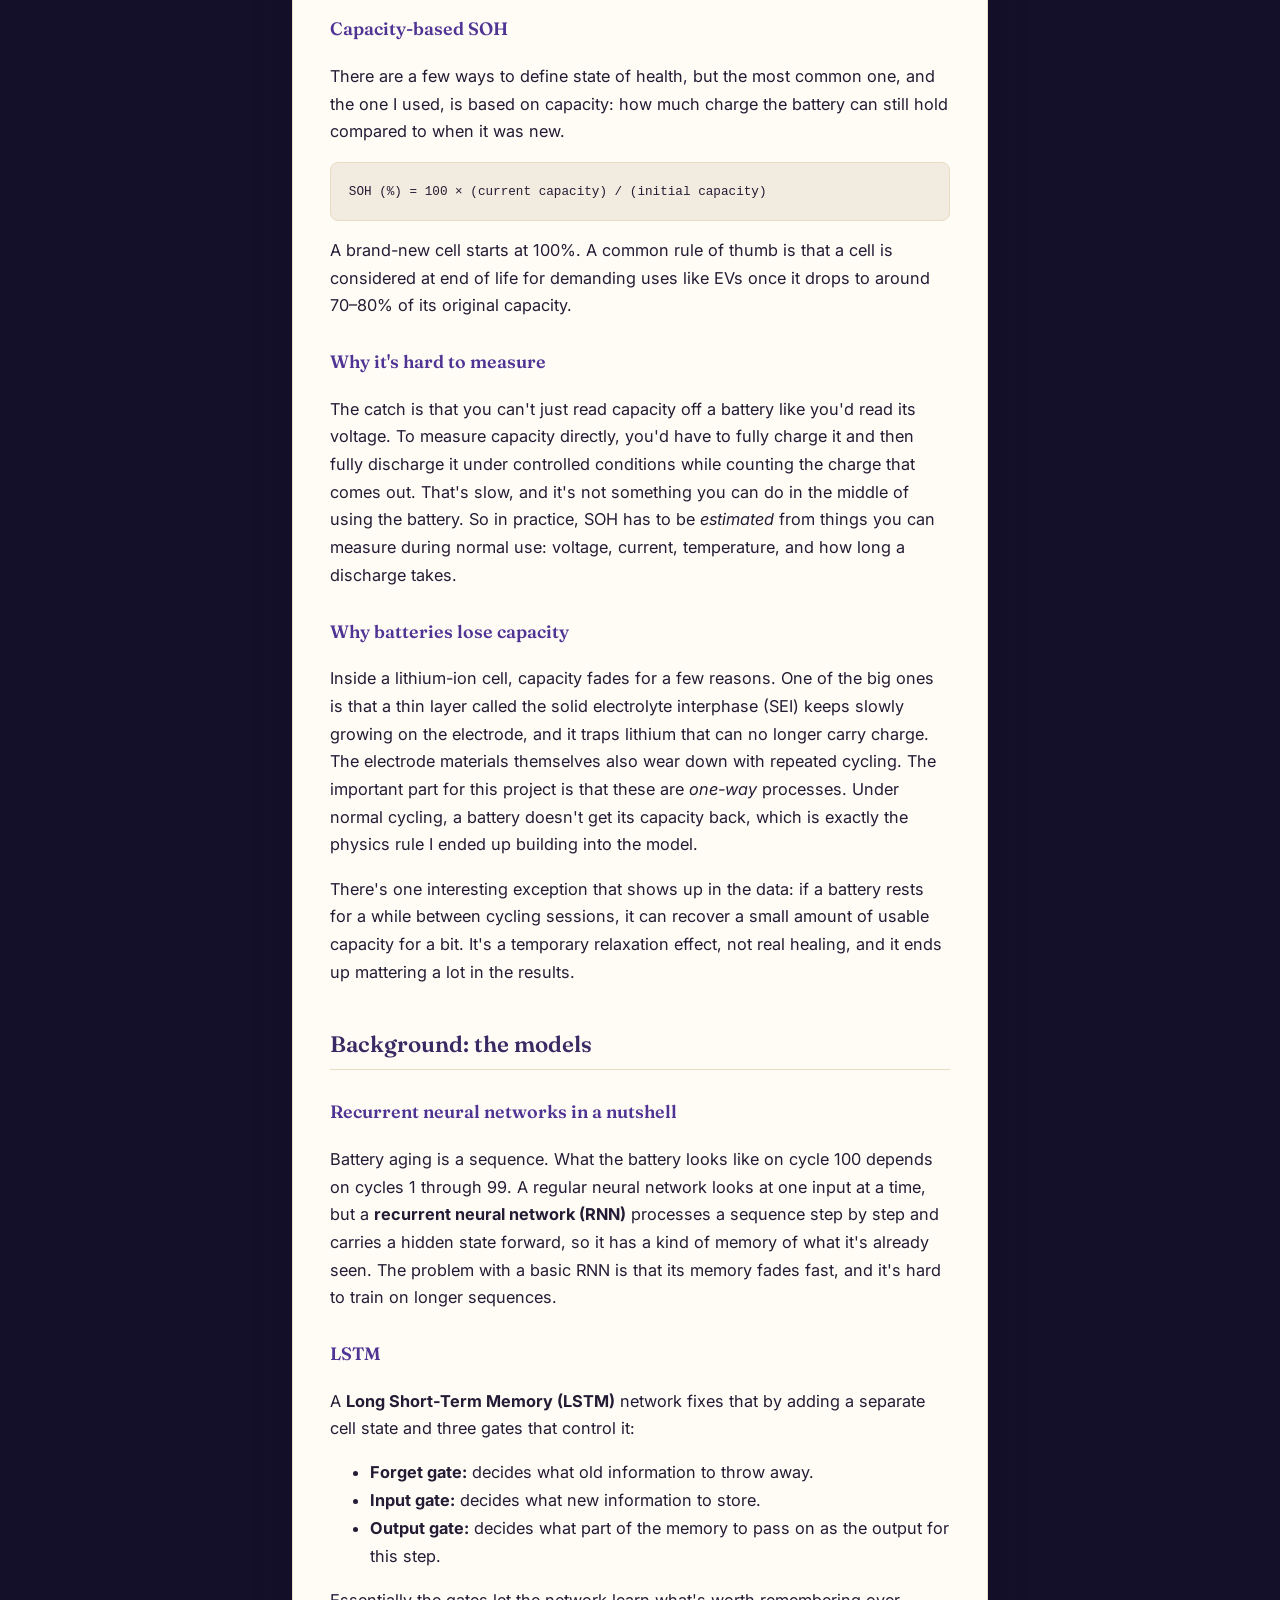
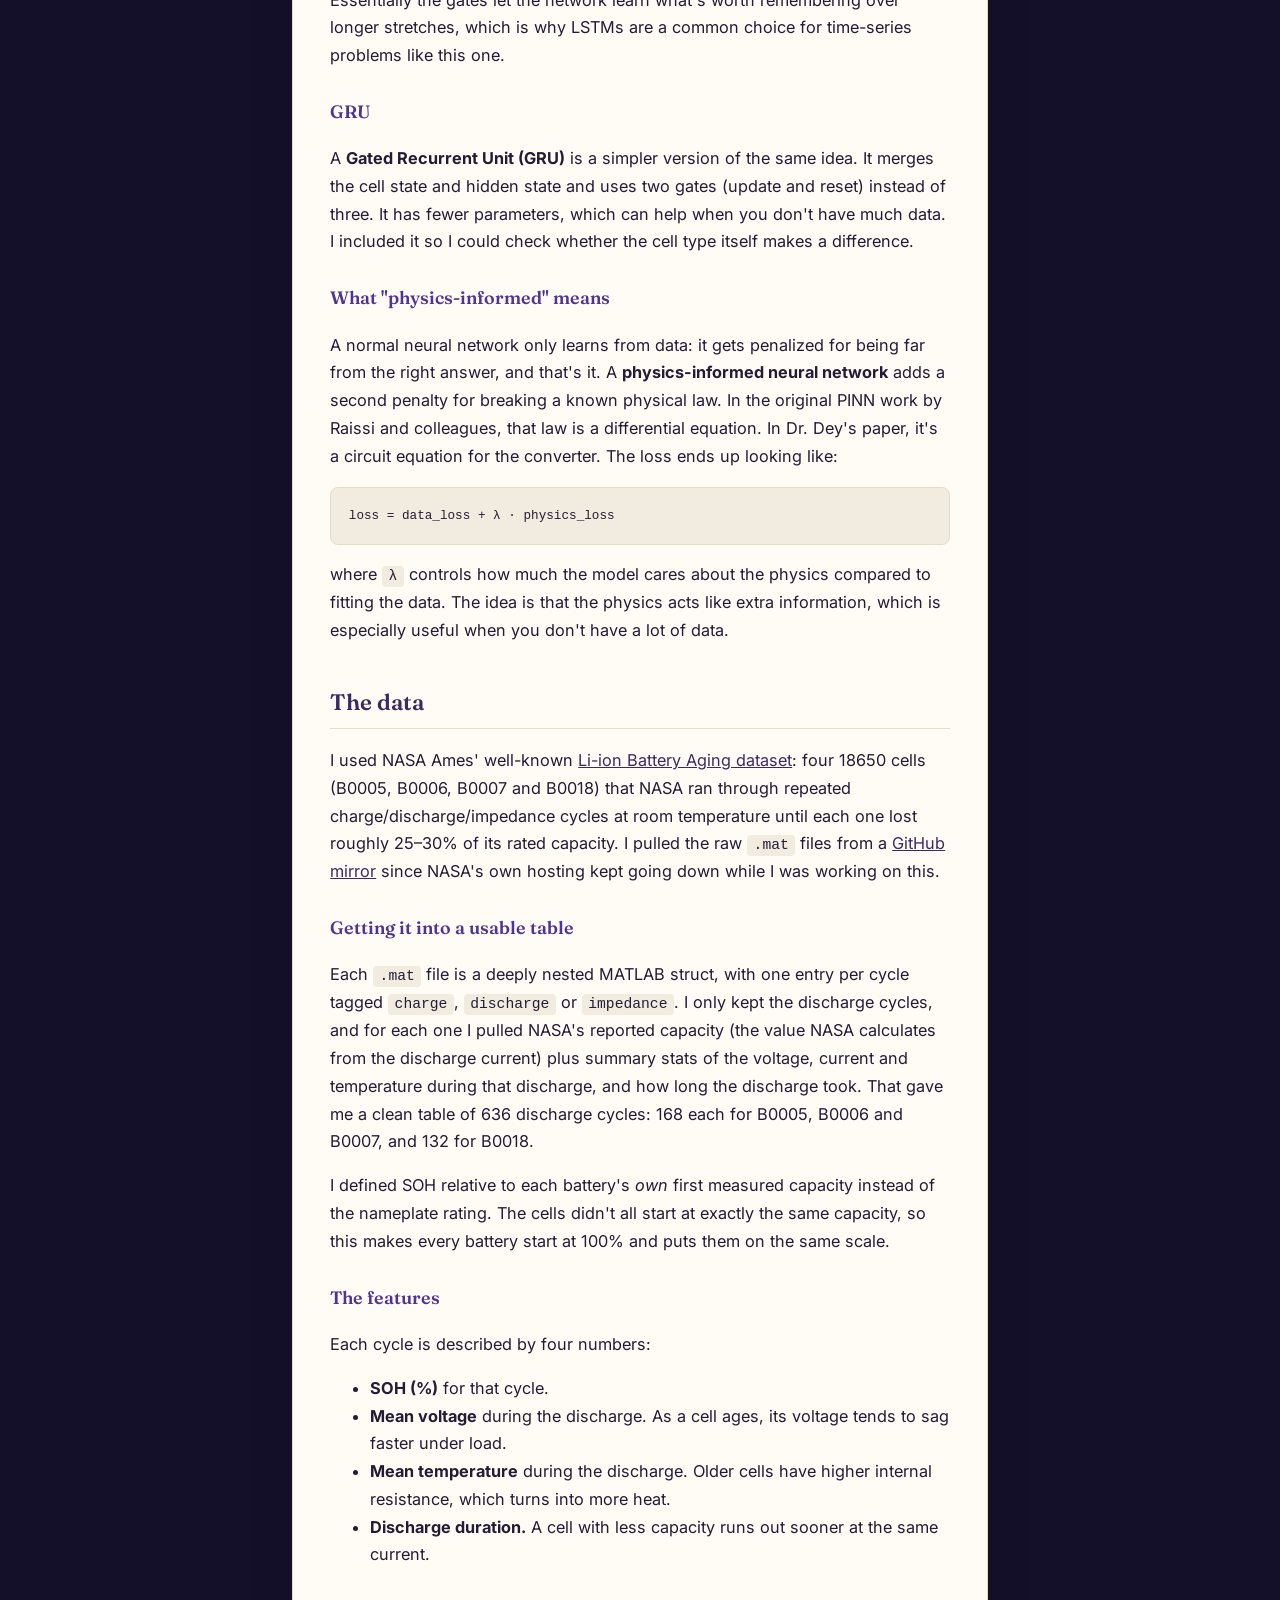
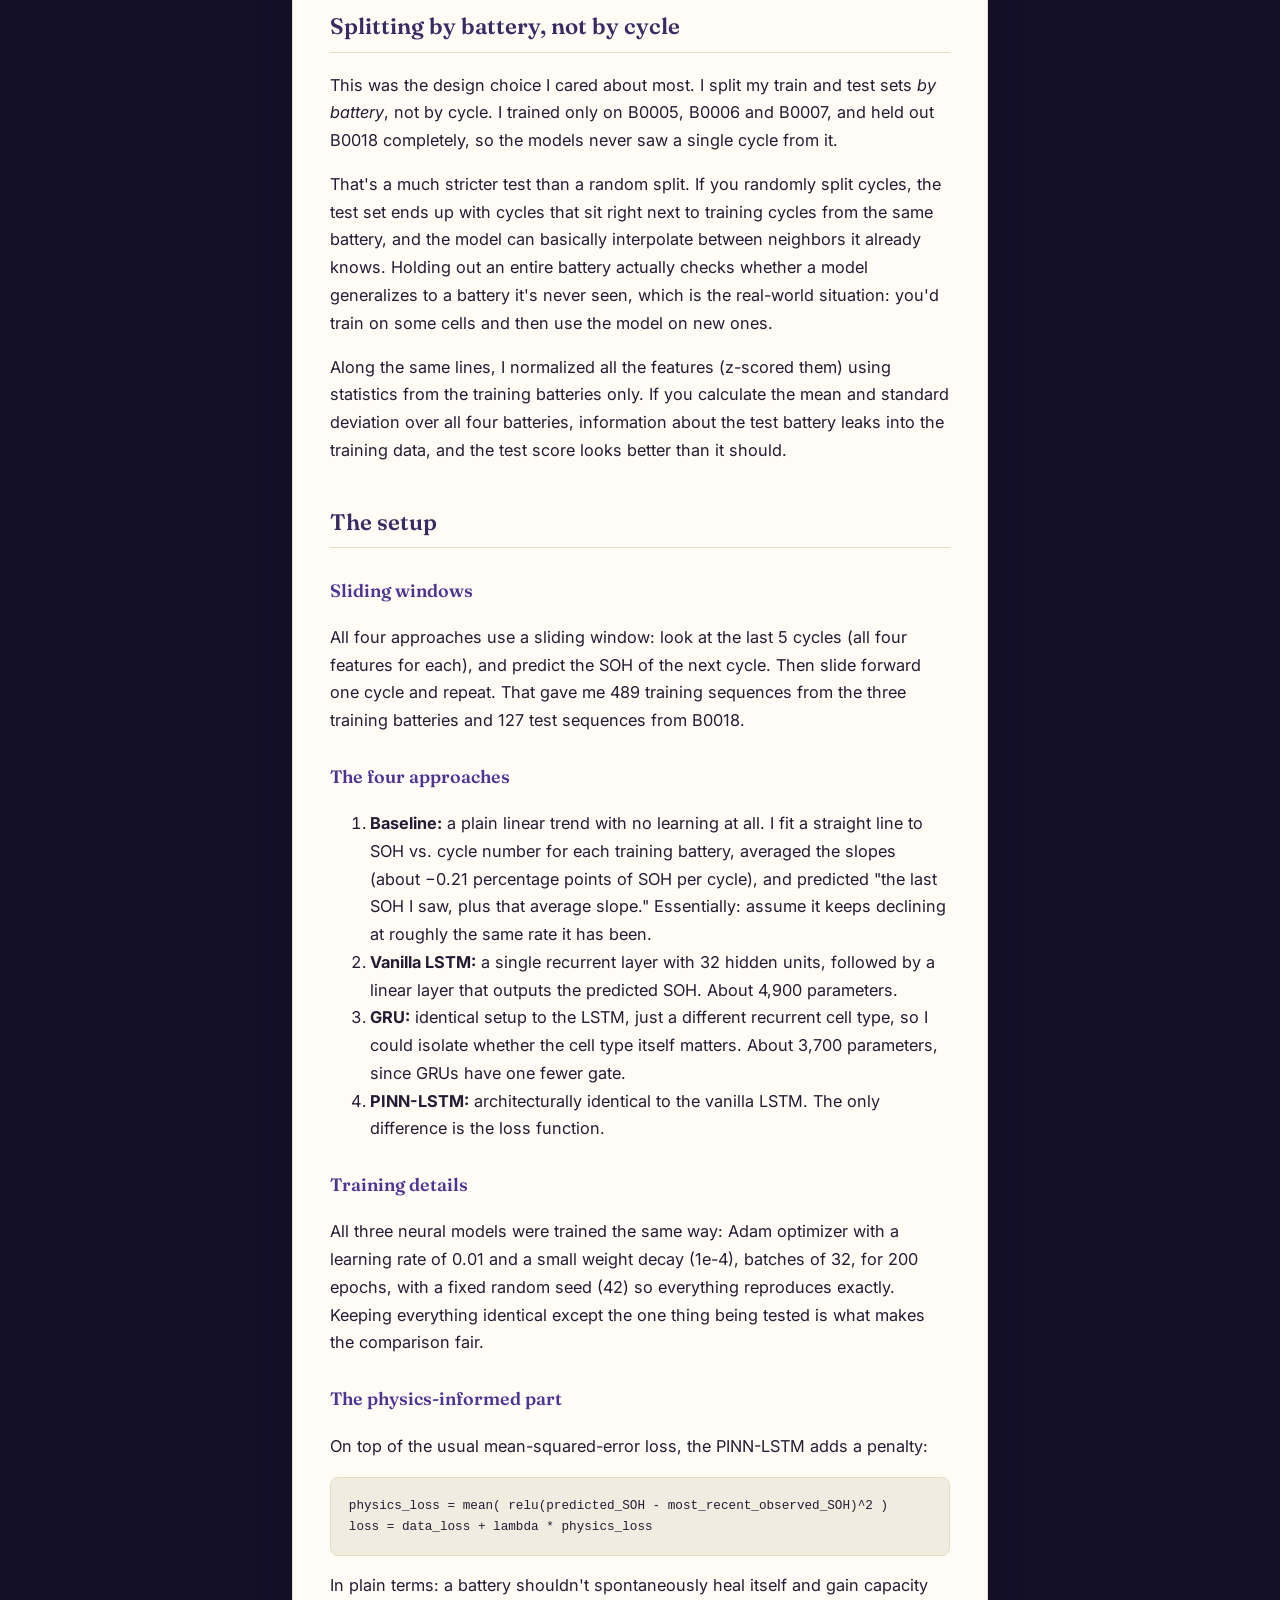
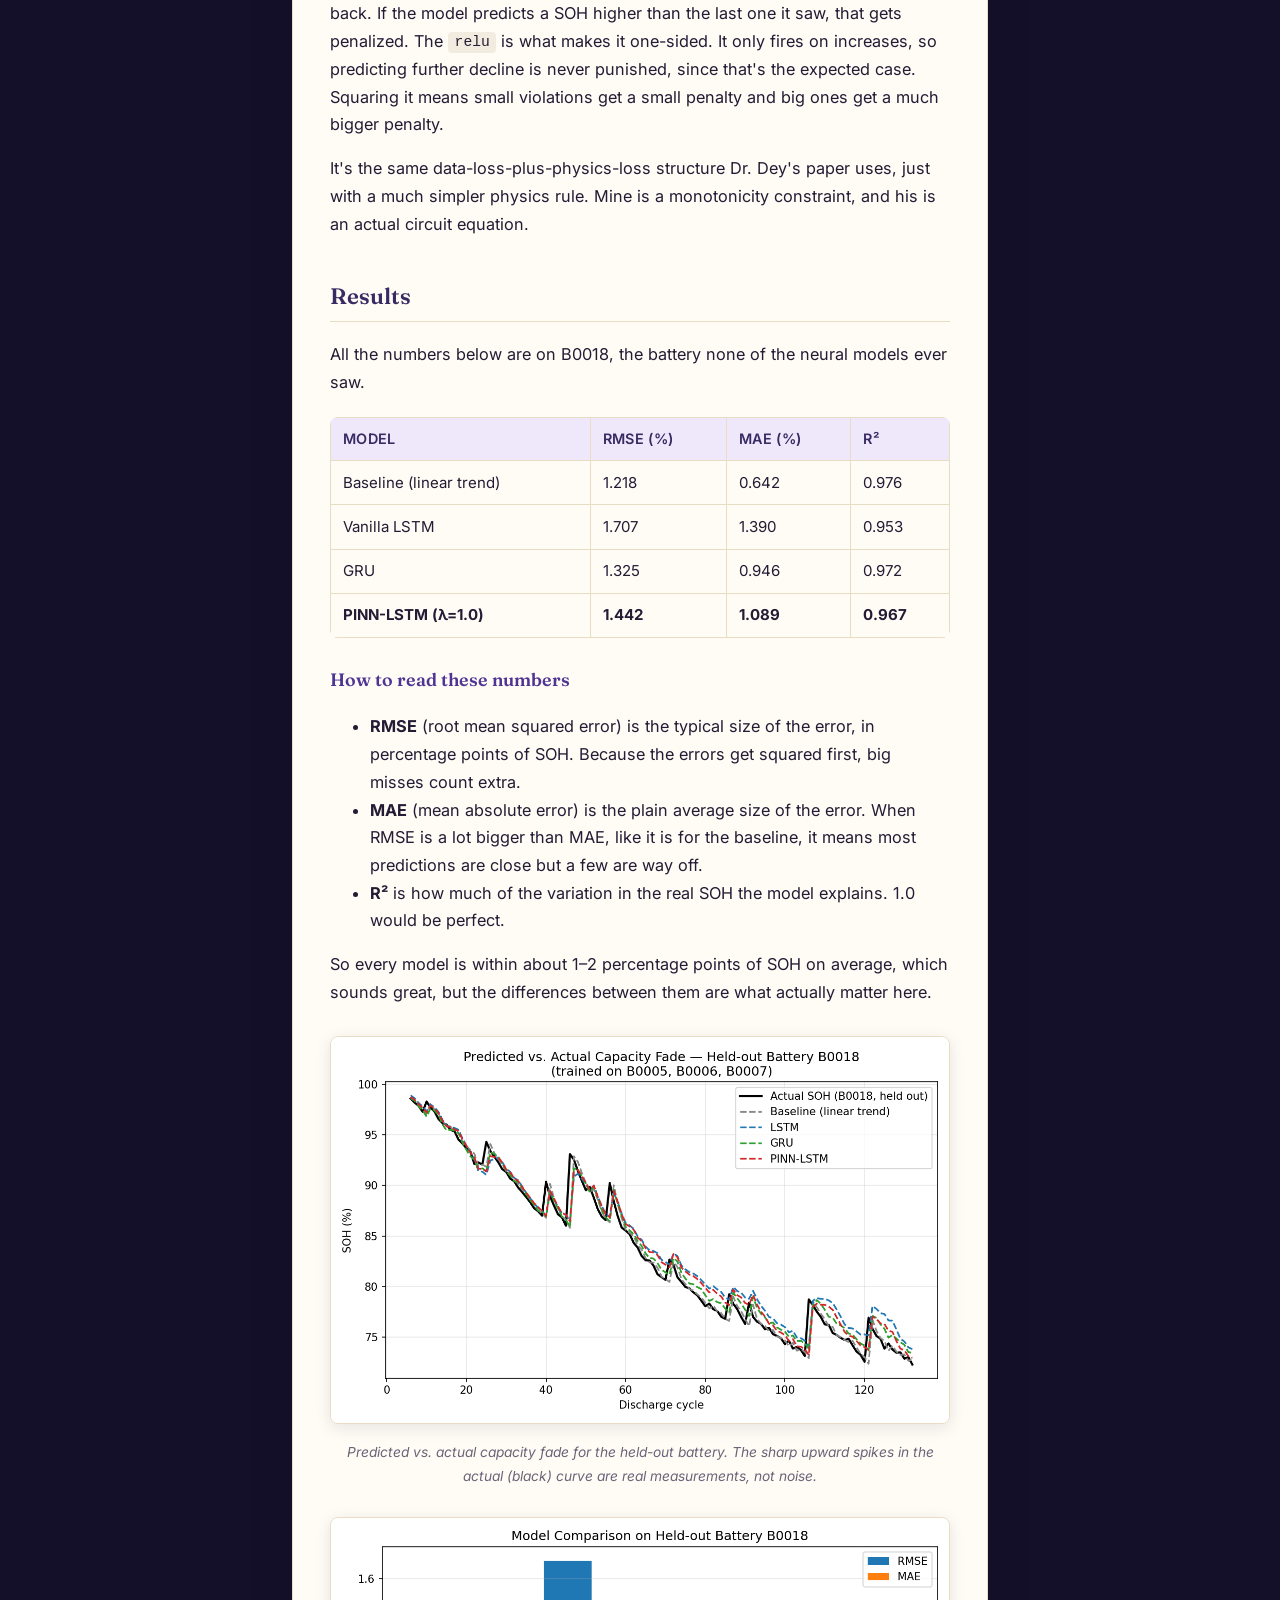
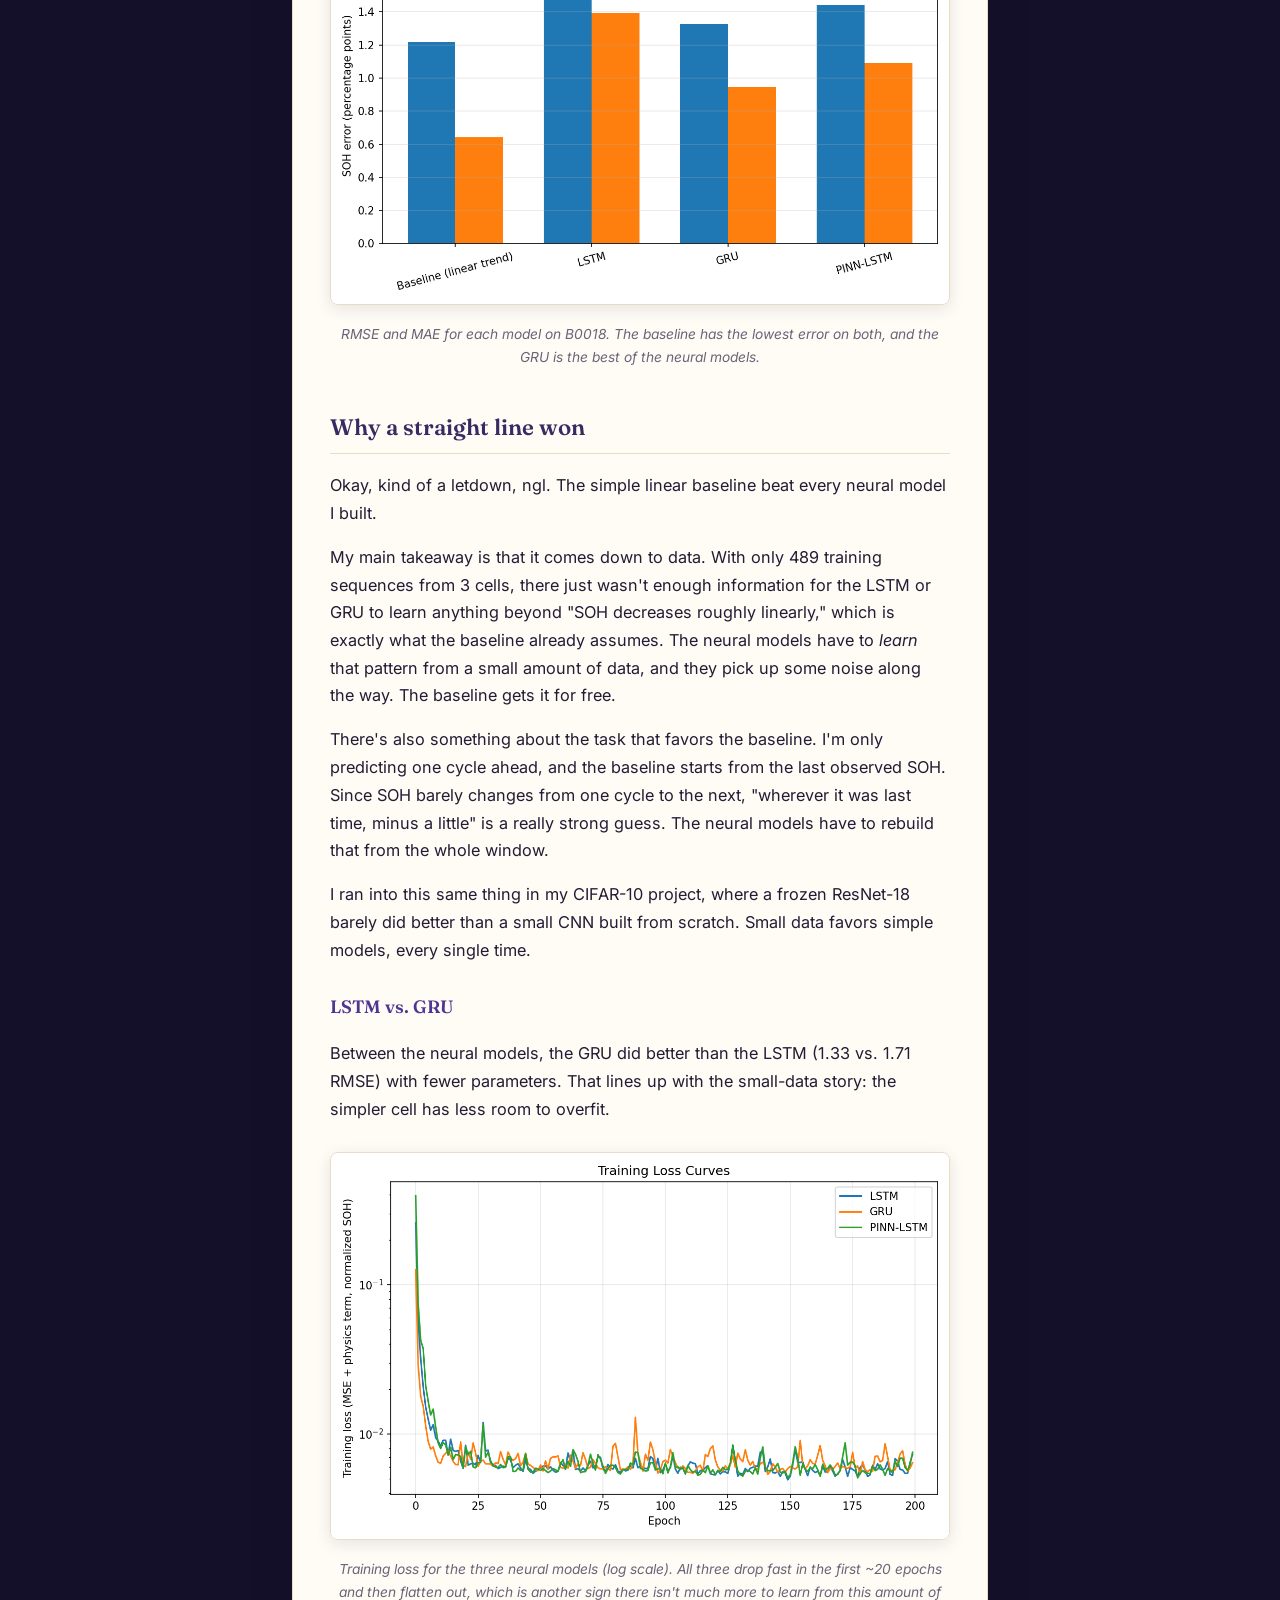
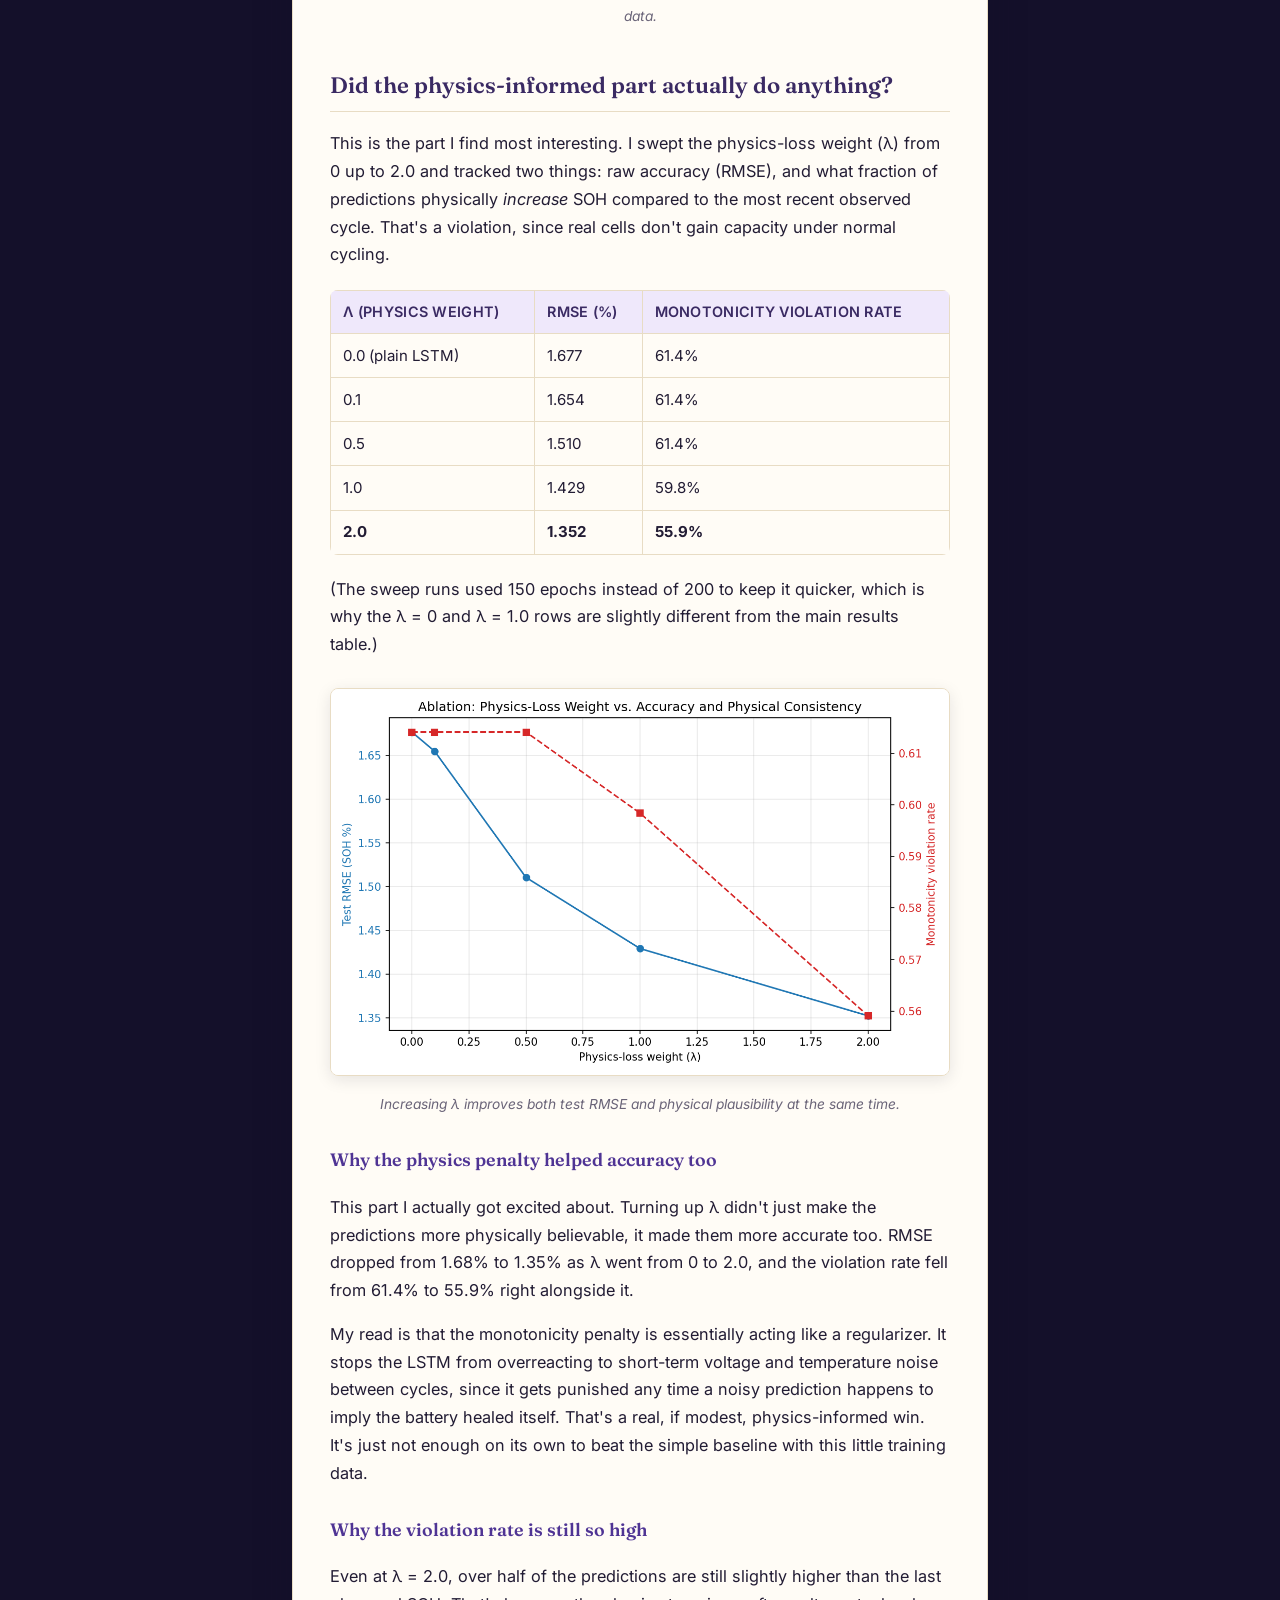
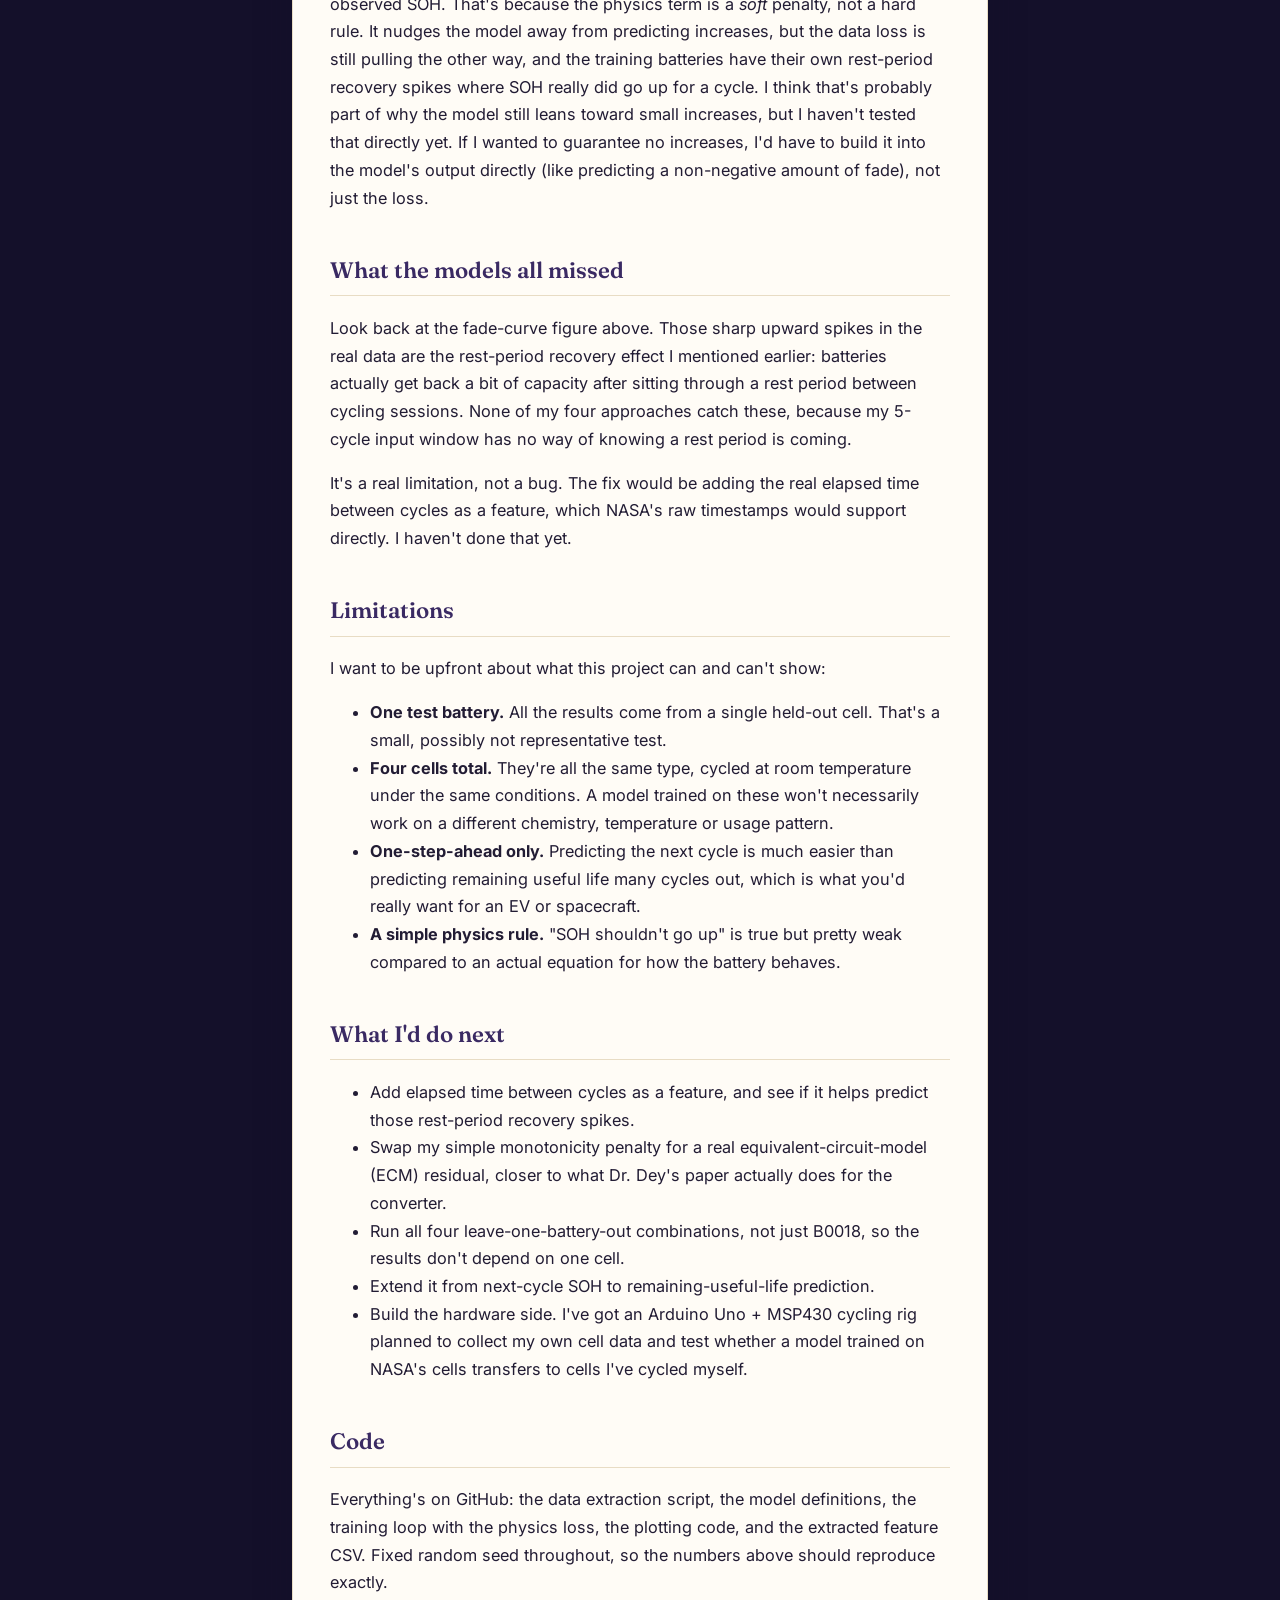
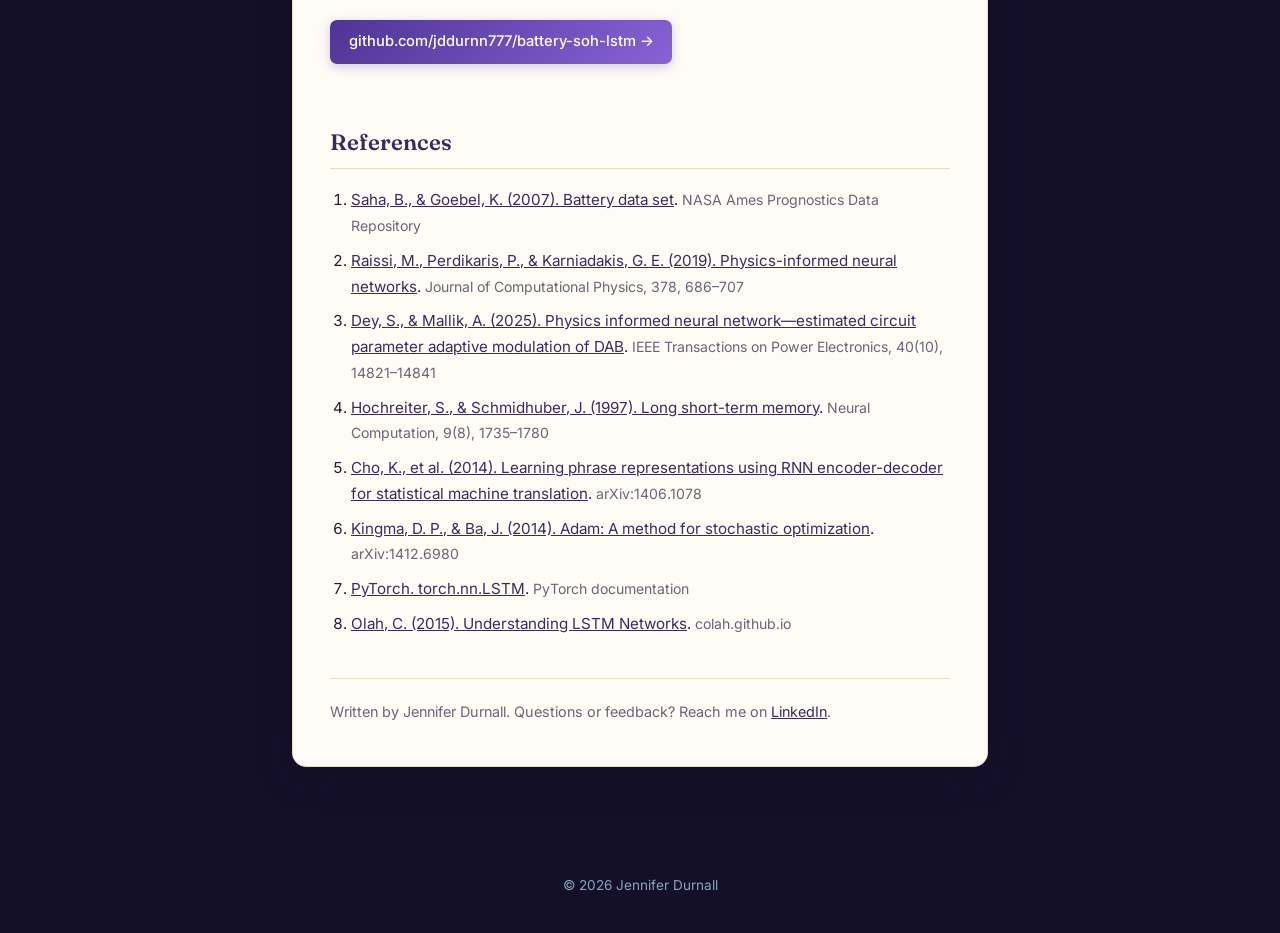
==== commit a47b1f9b: "Rewrite battery, CIFAR-10 and URC posts to match Lunabotics post depth and voice Tldr intros, titled" ====
--- a/posts/battery-soh-pinn-lstm.html
+++ b/posts/battery-soh-pinn-lstm.html
@@ -4,7 +4,7 @@
   <meta charset="UTF-8">
   <meta name="viewport" content="width=device-width, initial-scale=1.0">
   <title>Physics-Informed LSTM for Li-ion Battery SOH Estimation — Jennifer Durnall</title>
-  <meta name="description" content="Comparing a linear baseline, LSTM, GRU, and a physics-informed LSTM for Li-ion battery state-of-health estimation on NASA's battery aging dataset.">
+  <meta name="description" content="Comparing a linear baseline, LSTM, GRU, and a physics-informed LSTM for Li-ion battery state-of-health estimation on NASA's battery aging dataset: background, method, results, and what I'd do next.">
   <link rel="preconnect" href="https://fonts.googleapis.com">
   <link rel="preconnect" href="https://fonts.gstatic.com" crossorigin>
   <link href="https://fonts.googleapis.com/css2?family=Fraunces:opsz,wght@9..144,500;9..144,600;9..144,700&family=Inter:wght@400;500;600&display=swap" rel="stylesheet">
@@ -32,86 +32,243 @@
 
       <a class="repo-link" href="https://github.com/jddurnn777/battery-soh-lstm">View the code on GitHub →</a>
 
+      <p>
+        <strong>Tldr;</strong> I built four ways to predict how worn out a lithium-ion battery is
+        (its state of health, or SOH) from NASA's battery aging data: a plain linear trend, an LSTM,
+        a GRU, and a physics-informed LSTM that gets penalized for predicting a battery "healed"
+        itself. I tested all of them on a battery none of the neural models ever saw. The simple
+        linear trend won on accuracy. The physics-informed part still did something real though:
+        turning up the physics penalty made the LSTM both more accurate and more physically
+        believable at the same time. The biggest thing I learned is that with this little data, a
+        simple model is really hard to beat.
+      </p>
+
       <h2>Why I built this</h2>
       <p>
-        Batteries wear out. A phone battery that used to last all day eventually only makes it a
-        few hours. That decline has a name — <strong>state of health (SOH)</strong> — and being
-        able to estimate it automatically, instead of just watching a battery slowly die, is a real
-        engineering problem. It matters most for EVs and spacecraft, where you actually need to
-        know how much life is left before a battery fails on you.
+        Batteries wear out. A phone battery that used to last all day eventually only makes it a few
+        hours. That decline has a name, <strong>state of health (SOH)</strong>, and being able to
+        estimate it automatically instead of just watching a battery slowly die is a real engineering
+        problem. It matters most for EVs and spacecraft, where you actually need to know how much life
+        is left before a battery fails on you.
       </p>
       <p>
         I built this after reading a paper out of
-        <a href="https://www.ece.ucf.edu/dpel/">UCF's Dey Power Electronics Lab (DPEL)</a>. It uses
-        a <strong>physics-informed neural network (PINN)</strong> to estimate circuit parameters
-        that drift with age inside a power converter, in real time, from indirect measurements
-        instead of a direct reading. A battery's internal state is basically the same kind of
-        problem — a component whose properties change with age, and you have to infer that instead
-        of measuring it directly. Same underlying idea, different object. It seemed like a good
-        excuse to actually implement the pattern myself instead of just reading about it.
-      </p>
-      <p>
-        So the plan was simple: build four different ways to predict SOH, compare them fairly, and
-        be honest about what actually worked and what didn't. Same rigor I used comparing a CNN,
-        ResNet-18, and a Vision Transformer in an earlier CIFAR-10 project.
+        <a href="https://www.ece.ucf.edu/dpel/">UCF's Dey Power Electronics Lab (DPEL)</a>. It uses a
+        <strong>physics-informed neural network (PINN)</strong> to estimate circuit parameters that
+        drift with age inside a power converter, in real time, from indirect measurements instead of
+        a direct reading. Essentially a battery's internal state is the same kind of problem: a
+        component whose properties change with age, and you have to infer that instead of measuring
+        it directly. Same underlying idea, different object. It seemed like a good excuse to actually
+        implement the pattern myself instead of just reading about it.
+      </p>
+      <p>
+        So the plan was: build four different ways to predict SOH, compare them fairly, and be honest
+        about what actually worked and what didn't. Same rigor I used comparing a CNN, ResNet-18 and a
+        Vision Transformer in an earlier CIFAR-10 project.
+      </p>
+
+      <h2>Background: what SOH actually is</h2>
+
+      <h3>Capacity-based SOH</h3>
+      <p>
+        There are a few ways to define state of health, but the most common one, and the one I used,
+        is based on capacity: how much charge the battery can still hold compared to when it was new.
+      </p>
+<pre><code>SOH (%) = 100 × (current capacity) / (initial capacity)</code></pre>
+      <p>
+        A brand-new cell starts at 100%. A common rule of thumb is that a cell is considered at end of
+        life for demanding uses like EVs once it drops to around 70–80% of its original capacity.
+      </p>
+
+      <h3>Why it's hard to measure</h3>
+      <p>
+        The catch is that you can't just read capacity off a battery like you'd read its voltage. To
+        measure capacity directly, you'd have to fully charge it and then fully discharge it under
+        controlled conditions while counting the charge that comes out. That's slow, and it's not
+        something you can do in the middle of using the battery. So in practice, SOH has to be
+        <em>estimated</em> from things you can measure during normal use: voltage, current,
+        temperature, and how long a discharge takes.
+      </p>
+
+      <h3>Why batteries lose capacity</h3>
+      <p>
+        Inside a lithium-ion cell, capacity fades for a few reasons. One of the big ones is that a thin
+        layer called the solid electrolyte interphase (SEI) keeps slowly growing on the electrode, and
+        it traps lithium that can no longer carry charge. The electrode materials themselves also wear
+        down with repeated cycling. The important part for this project is that these are
+        <em>one-way</em> processes. Under normal cycling, a battery doesn't get its capacity back, which
+        is exactly the physics rule I ended up building into the model.
+      </p>
+      <p>
+        There's one interesting exception that shows up in the data: if a battery rests for a while
+        between cycling sessions, it can recover a small amount of usable capacity for a bit. It's a
+        temporary relaxation effect, not real healing, and it ends up mattering a lot in the results.
+      </p>
+
+      <h2>Background: the models</h2>
+
+      <h3>Recurrent neural networks in a nutshell</h3>
+      <p>
+        Battery aging is a sequence. What the battery looks like on cycle 100 depends on cycles 1
+        through 99. A regular neural network looks at one input at a time, but a
+        <strong>recurrent neural network (RNN)</strong> processes a sequence step by step and carries a
+        hidden state forward, so it has a kind of memory of what it's already seen. The problem with a
+        basic RNN is that its memory fades fast, and it's hard to train on longer sequences.
+      </p>
+
+      <h3>LSTM</h3>
+      <p>
+        A <strong>Long Short-Term Memory (LSTM)</strong> network fixes that by adding a separate cell
+        state and three gates that control it:
+      </p>
+      <ul>
+        <li><strong>Forget gate:</strong> decides what old information to throw away.</li>
+        <li><strong>Input gate:</strong> decides what new information to store.</li>
+        <li><strong>Output gate:</strong> decides what part of the memory to pass on as the output
+        for this step.</li>
+      </ul>
+      <p>
+        Essentially the gates let the network learn what's worth remembering over longer stretches,
+        which is why LSTMs are a common choice for time-series problems like this one.
+      </p>
+
+      <h3>GRU</h3>
+      <p>
+        A <strong>Gated Recurrent Unit (GRU)</strong> is a simpler version of the same idea. It merges
+        the cell state and hidden state and uses two gates (update and reset) instead of three. It has
+        fewer parameters, which can help when you don't have much data. I included it so I could check
+        whether the cell type itself makes a difference.
+      </p>
+
+      <h3>What "physics-informed" means</h3>
+      <p>
+        A normal neural network only learns from data: it gets penalized for being far from the right
+        answer, and that's it. A <strong>physics-informed neural network</strong> adds a second penalty
+        for breaking a known physical law. In the original PINN work by Raissi and colleagues, that law
+        is a differential equation. In Dr. Dey's paper, it's a circuit equation for the converter. The
+        loss ends up looking like:
+      </p>
+<pre><code>loss = data_loss + λ · physics_loss</code></pre>
+      <p>
+        where <code>λ</code> controls how much the model cares about the physics compared to fitting
+        the data. The idea is that the physics acts like extra information, which is especially useful
+        when you don't have a lot of data.
       </p>
 
       <h2>The data</h2>
       <p>
         I used NASA Ames' well-known
-        <a href="https://www.nasa.gov/intelligent-systems-division/discovery-and-systems-health/pcoe/pcoe-data-set-repository/">Li-ion Battery Aging dataset</a> —
-        four 18650 cells (B0005, B0006, B0007, B0018) that NASA ran through repeated
+        <a href="https://www.nasa.gov/intelligent-systems-division/discovery-and-systems-health/pcoe/pcoe-data-set-repository/">Li-ion Battery Aging dataset</a>:
+        four 18650 cells (B0005, B0006, B0007 and B0018) that NASA ran through repeated
         charge/discharge/impedance cycles at room temperature until each one lost roughly 25–30% of
         its rated capacity. I pulled the raw <code>.mat</code> files from a
-        <a href="https://github.com/Maruthi-prasanth/Battery-Health-Prophecy">GitHub mirror</a>
-        since NASA's own hosting kept going down while I was working on this.
-      </p>
-      <p>
-        Each <code>.mat</code> file is a deeply nested MATLAB struct — one entry per cycle, tagged
-        <code>charge</code>, <code>discharge</code>, or <code>impedance</code>. I pulled every
-        discharge cycle's reported capacity (the value NASA computes from the discharge current
-        integral), plus summary stats of voltage, current, and temperature during that discharge.
-        That gave me a clean table of 636 discharge cycles across the four cells.
-      </p>
-
-      <div class="callout">
-        <strong>A design choice worth calling out:</strong> I split my train/test sets <em>by
-        battery</em>, not by cycle. I trained only on B0005, B0006, and B0007, and held out B0018
-        completely — the models never saw a single cycle from it. That's a much stricter test than
-        a random split, because it actually checks whether a model generalizes to a battery it's
-        never seen, not just to unseen cycles of batteries it already partly knows.
-      </div>
-
-      <h2>The four approaches</h2>
-      <p>All four use a sliding window of 5 past cycles to predict the next cycle's SOH:</p>
+        <a href="https://github.com/Maruthi-prasanth/Battery-Health-Prophecy">GitHub mirror</a> since
+        NASA's own hosting kept going down while I was working on this.
+      </p>
+
+      <h3>Getting it into a usable table</h3>
+      <p>
+        Each <code>.mat</code> file is a deeply nested MATLAB struct, with one entry per cycle tagged
+        <code>charge</code>, <code>discharge</code> or <code>impedance</code>. I only kept the discharge
+        cycles, and for each one I pulled NASA's reported capacity (the value NASA calculates from the
+        discharge current) plus summary stats of the voltage, current and temperature during that
+        discharge, and how long the discharge took. That gave me a clean table of 636 discharge cycles:
+        168 each for B0005, B0006 and B0007, and 132 for B0018.
+      </p>
+      <p>
+        I defined SOH relative to each battery's <em>own</em> first measured capacity instead of the
+        nameplate rating. The cells didn't all start at exactly the same capacity, so this makes every
+        battery start at 100% and puts them on the same scale.
+      </p>
+
+      <h3>The features</h3>
+      <p>
+        Each cycle is described by four numbers:
+      </p>
+      <ul>
+        <li><strong>SOH (%)</strong> for that cycle.</li>
+        <li><strong>Mean voltage</strong> during the discharge. As a cell ages, its voltage tends to
+        sag faster under load.</li>
+        <li><strong>Mean temperature</strong> during the discharge. Older cells have higher internal
+        resistance, which turns into more heat.</li>
+        <li><strong>Discharge duration.</strong> A cell with less capacity runs out sooner at the same
+        current.</li>
+      </ul>
+
+      <h2>Splitting by battery, not by cycle</h2>
+      <p>
+        This was the design choice I cared about most. I split my train and test sets <em>by
+        battery</em>, not by cycle. I trained only on B0005, B0006 and B0007, and held out B0018
+        completely, so the models never saw a single cycle from it.
+      </p>
+      <p>
+        That's a much stricter test than a random split. If you randomly split cycles, the test set
+        ends up with cycles that sit right next to training cycles from the same battery, and the
+        model can basically interpolate between neighbors it already knows. Holding out an entire
+        battery actually checks whether a model generalizes to a battery it's never seen, which is the
+        real-world situation: you'd train on some cells and then use the model on new ones.
+      </p>
+      <p>
+        Along the same lines, I normalized all the features (z-scored them) using statistics from the
+        training batteries only. If you calculate the mean and standard deviation over all four
+        batteries, information about the test battery leaks into the training data, and the test score
+        looks better than it should.
+      </p>
+
+      <h2>The setup</h2>
+
+      <h3>Sliding windows</h3>
+      <p>
+        All four approaches use a sliding window: look at the last 5 cycles (all four features for
+        each), and predict the SOH of the next cycle. Then slide forward one cycle and repeat. That
+        gave me 489 training sequences from the three training batteries and 127 test sequences from
+        B0018.
+      </p>
+
+      <h3>The four approaches</h3>
       <ol>
-        <li><strong>Baseline</strong> — a plain linear trend fit to SOH vs. cycle number,
-        extrapolated one step forward. No learning at all. Just "assume it keeps declining at
-        roughly the same rate it has been."</li>
-        <li><strong>Vanilla LSTM</strong> — a single recurrent layer (32 hidden units) followed by
-        a linear head.</li>
-        <li><strong>GRU</strong> — identical setup to the LSTM, just a different recurrent cell
-        type, so I could isolate whether the cell type itself matters.</li>
-        <li><strong>PINN-LSTM</strong> — architecturally identical to the vanilla LSTM. The only
+        <li><strong>Baseline:</strong> a plain linear trend with no learning at all. I fit a straight
+        line to SOH vs. cycle number for each training battery, averaged the slopes (about −0.21
+        percentage points of SOH per cycle), and predicted "the last SOH I saw, plus that average
+        slope." Essentially: assume it keeps declining at roughly the same rate it has been.</li>
+        <li><strong>Vanilla LSTM:</strong> a single recurrent layer with 32 hidden units, followed by
+        a linear layer that outputs the predicted SOH. About 4,900 parameters.</li>
+        <li><strong>GRU:</strong> identical setup to the LSTM, just a different recurrent cell type,
+        so I could isolate whether the cell type itself matters. About 3,700 parameters, since GRUs
+        have one fewer gate.</li>
+        <li><strong>PINN-LSTM:</strong> architecturally identical to the vanilla LSTM. The only
         difference is the loss function.</li>
       </ol>
 
+      <h3>Training details</h3>
+      <p>
+        All three neural models were trained the same way: Adam optimizer with a learning rate of 0.01
+        and a small weight decay (1e-4), batches of 32, for 200 epochs, with a fixed random seed (42) so
+        everything reproduces exactly. Keeping everything identical except the one thing being tested
+        is what makes the comparison fair.
+      </p>
+
       <h3>The physics-informed part</h3>
       <p>
-        On top of ordinary mean-squared-error loss, the PINN-LSTM adds a penalty:
-      </p>
-      <pre><code>physics_loss = mean( relu(predicted_SOH - most_recent_observed_SOH)^2 )
+        On top of the usual mean-squared-error loss, the PINN-LSTM adds a penalty:
+      </p>
+<pre><code>physics_loss = mean( relu(predicted_SOH - most_recent_observed_SOH)^2 )
 loss = data_loss + lambda * physics_loss</code></pre>
       <p>
-        In plain terms: a battery shouldn't spontaneously heal itself and gain capacity back. If
-        the model predicts a SOH higher than what it just saw, that gets penalized. It only fires on
-        increases — predicting further decline is never punished, since that's the expected case.
+        In plain terms: a battery shouldn't spontaneously heal itself and gain capacity back. If the
+        model predicts a SOH higher than the last one it saw, that gets penalized. The
+        <code>relu</code> is what makes it one-sided. It only fires on increases, so predicting further
+        decline is never punished, since that's the expected case. Squaring it means small violations
+        get a small penalty and big ones get a much bigger penalty.
+      </p>
+      <p>
         It's the same data-loss-plus-physics-loss structure Dr. Dey's paper uses, just with a much
-        simpler physics rule. Mine's a monotonicity constraint; his is an actual circuit equation.
+        simpler physics rule. Mine is a monotonicity constraint, and his is an actual circuit
+        equation.
       </p>
 
       <h2>Results</h2>
-      <p>All numbers below are on B0018 — the battery none of the neural models ever saw.</p>
+      <p>All the numbers below are on B0018, the battery none of the neural models ever saw.</p>
 
       <table>
         <thead>
@@ -125,27 +282,75 @@
         </tbody>
       </table>
 
+      <h3>How to read these numbers</h3>
+      <ul>
+        <li><strong>RMSE</strong> (root mean squared error) is the typical size of the error, in
+        percentage points of SOH. Because the errors get squared first, big misses count extra.</li>
+        <li><strong>MAE</strong> (mean absolute error) is the plain average size of the error. When
+        RMSE is a lot bigger than MAE, like it is for the baseline, it means most predictions are close
+        but a few are way off.</li>
+        <li><strong>R²</strong> is how much of the variation in the real SOH the model explains. 1.0
+        would be perfect.</li>
+      </ul>
+      <p>
+        So every model is within about 1–2 percentage points of SOH on average, which sounds great,
+        but the differences between them are what actually matter here.
+      </p>
+
       <figure>
         <img src="../assets/img/battery-soh/fig1_fade_curve.png" alt="Predicted vs actual capacity fade for battery B0018">
         <figcaption>Predicted vs. actual capacity fade for the held-out battery. The sharp upward
         spikes in the actual (black) curve are real measurements, not noise.</figcaption>
       </figure>
 
-      <div class="thought lavender">
-        <span class="thought-lead">Okay, kind of a letdown, ngl.</span>
-        The dumb linear baseline beat every neural model I built. With only 489 training sequences
-        from 3 cells, there just wasn't enough data for the LSTM or GRU to learn anything beyond
-        "SOH decreases roughly linearly" — which is exactly what the baseline already assumes. I
-        ran into this same thing with a frozen ResNet-18 barely beating a from-scratch CNN in my
-        CIFAR-10 project. Small data favors simple models. Every single time.
-      </div>
-
-      <h3>So did the physics-informed part actually do anything?</h3>
-      <p>
-        This is the part I actually find interesting. I swept the physics-loss weight (λ) from 0
-        up to 2.0 and tracked two things: raw accuracy (RMSE), and what fraction of predictions
-        physically <em>increase</em> SOH relative to the most recent observed cycle — a violation,
-        since real cells don't gain capacity under normal cycling.
+      <figure>
+        <img src="../assets/img/battery-soh/fig3_metric_comparison.png" alt="RMSE and MAE for each model on held-out battery B0018">
+        <figcaption>RMSE and MAE for each model on B0018. The baseline has the lowest error on both,
+        and the GRU is the best of the neural models.</figcaption>
+      </figure>
+
+      <h2>Why a straight line won</h2>
+      <p>
+        Okay, kind of a letdown, ngl. The simple linear baseline beat every neural model I built.
+      </p>
+      <p>
+        My main takeaway is that it comes down to data. With only 489 training sequences from 3 cells,
+        there just wasn't enough information for the LSTM or GRU to learn anything beyond "SOH
+        decreases roughly linearly," which is exactly what the baseline already assumes. The neural
+        models have to <em>learn</em> that pattern from a small amount of data, and they pick up some
+        noise along the way. The baseline gets it for free.
+      </p>
+      <p>
+        There's also something about the task that favors the baseline. I'm only predicting one cycle
+        ahead, and the baseline starts from the last observed SOH. Since SOH barely changes from one
+        cycle to the next, "wherever it was last time, minus a little" is a really strong guess. The
+        neural models have to rebuild that from the whole window.
+      </p>
+      <p>
+        I ran into this same thing in my CIFAR-10 project, where a frozen ResNet-18 barely did better
+        than a small CNN built from scratch. Small data favors simple models, every single time.
+      </p>
+
+      <h3>LSTM vs. GRU</h3>
+      <p>
+        Between the neural models, the GRU did better than the LSTM (1.33 vs. 1.71 RMSE) with fewer
+        parameters. That lines up with the small-data story: the simpler cell has less room to
+        overfit.
+      </p>
+
+      <figure>
+        <img src="../assets/img/battery-soh/fig2_training_curves.png" alt="Training loss curves for the LSTM, GRU and PINN-LSTM">
+        <figcaption>Training loss for the three neural models (log scale). All three drop fast in the
+        first ~20 epochs and then flatten out, which is another sign there isn't much more to learn
+        from this amount of data.</figcaption>
+      </figure>
+
+      <h2>Did the physics-informed part actually do anything?</h2>
+      <p>
+        This is the part I find most interesting. I swept the physics-loss weight (λ) from 0 up to 2.0
+        and tracked two things: raw accuracy (RMSE), and what fraction of predictions physically
+        <em>increase</em> SOH compared to the most recent observed cycle. That's a violation, since
+        real cells don't gain capacity under normal cycling.
       </p>
 
       <table>
@@ -154,92 +359,118 @@
         </thead>
         <tbody>
           <tr><td>0.0 (plain LSTM)</td><td>1.677</td><td>61.4%</td></tr>
+          <tr><td>0.1</td><td>1.654</td><td>61.4%</td></tr>
           <tr><td>0.5</td><td>1.510</td><td>61.4%</td></tr>
           <tr><td>1.0</td><td>1.429</td><td>59.8%</td></tr>
           <tr><td><strong>2.0</strong></td><td><strong>1.352</strong></td><td><strong>55.9%</strong></td></tr>
         </tbody>
       </table>
+      <p>
+        (The sweep runs used 150 epochs instead of 200 to keep it quicker, which is why the λ = 0 and
+        λ = 1.0 rows are slightly different from the main results table.)
+      </p>
 
       <figure>
         <img src="../assets/img/battery-soh/fig4_ablation.png" alt="Physics loss weight ablation showing RMSE and monotonicity violation rate">
         <figcaption>Increasing λ improves both test RMSE and physical plausibility at the same time.</figcaption>
       </figure>
 
-      <div class="thought mint">
-        <span class="thought-lead">This part I actually got excited about.</span>
-        Cranking up λ didn't just make predictions more physically plausible, it made them more
-        accurate too. RMSE dropped from 1.68% to 1.35% as λ went from 0 to 2.0, and the violation
-        rate fell from 61.4% to 55.9% right alongside it. My read: the monotonicity penalty is
-        basically acting like a regularizer. It stops the LSTM from overreacting to short-term
-        voltage/temperature noise between cycles, since it gets punished any time a noisy
-        prediction happens to imply the battery healed itself. That's a real, if modest,
-        physics-informed win. Just not enough on its own to beat the simple baseline with this
-        little training data.
-      </div>
+      <h3>Why the physics penalty helped accuracy too</h3>
+      <p>
+        This part I actually got excited about. Turning up λ didn't just make the predictions more
+        physically believable, it made them more accurate too. RMSE dropped from 1.68% to 1.35% as λ
+        went from 0 to 2.0, and the violation rate fell from 61.4% to 55.9% right alongside it.
+      </p>
+      <p>
+        My read is that the monotonicity penalty is essentially acting like a regularizer. It stops
+        the LSTM from overreacting to short-term voltage and temperature noise between cycles, since it
+        gets punished any time a noisy prediction happens to imply the battery healed itself. That's a
+        real, if modest, physics-informed win. It's just not enough on its own to beat the simple
+        baseline with this little training data.
+      </p>
+
+      <h3>Why the violation rate is still so high</h3>
+      <p>
+        Even at λ = 2.0, over half of the predictions are still slightly higher than the last observed
+        SOH. That's because the physics term is a <em>soft</em> penalty, not a hard rule. It nudges the
+        model away from predicting increases, but the data loss is still pulling the other way, and
+        the training batteries have their own rest-period recovery spikes where SOH really did go up
+        for a cycle. I think that's probably part of why the model still leans toward small
+        increases, but I haven't tested that directly yet. If I wanted to
+        guarantee no increases, I'd have to build it into the model's output directly (like predicting
+        a non-negative amount of fade), not just the loss.
+      </p>
 
       <h2>What the models all missed</h2>
       <p>
-        Look back at the fade-curve figure above. Those sharp upward spikes in the real data are a
-        known electrochemical relaxation effect — batteries actually recover a bit of capacity
-        after sitting through a rest period between cycling sessions. None of my four approaches
-        catch these, because my 5-cycle input window has no way of knowing a rest period is coming.
-        It's a real limitation, not a bug. The fix would be adding elapsed real time between cycles
-        as a feature, which NASA's raw timestamps would support directly. Haven't done that yet.
-      </p>
+        Look back at the fade-curve figure above. Those sharp upward spikes in the real data are the
+        rest-period recovery effect I mentioned earlier: batteries actually get back a bit of capacity
+        after sitting through a rest period between cycling sessions. None of my four approaches catch
+        these, because my 5-cycle input window has no way of knowing a rest period is coming.
+      </p>
+      <p>
+        It's a real limitation, not a bug. The fix would be adding the real elapsed time between cycles
+        as a feature, which NASA's raw timestamps would support directly. I haven't done that yet.
+      </p>
+
+      <h2>Limitations</h2>
+      <p>
+        I want to be upfront about what this project can and can't show:
+      </p>
+      <ul>
+        <li><strong>One test battery.</strong> All the results come from a single held-out cell. That's
+        a small, possibly not representative test.</li>
+        <li><strong>Four cells total.</strong> They're all the same type, cycled at room temperature
+        under the same conditions. A model trained on these won't necessarily work on a different
+        chemistry, temperature or usage pattern.</li>
+        <li><strong>One-step-ahead only.</strong> Predicting the next cycle is much easier than
+        predicting remaining useful life many cycles out, which is what you'd really want for an EV or
+        spacecraft.</li>
+        <li><strong>A simple physics rule.</strong> "SOH shouldn't go up" is true but pretty weak
+        compared to an actual equation for how the battery behaves.</li>
+      </ul>
 
       <h2>What I'd do next</h2>
       <ul>
-        <li>Add inter-cycle elapsed time as a feature, and see if it helps anticipate those
+        <li>Add elapsed time between cycles as a feature, and see if it helps predict those
         rest-period recovery spikes.</li>
-        <li>Swap my simplified monotonicity penalty for a real equivalent-circuit-model (ECM)
-        residual — closer to what Dr. Dey's paper actually does for the converter.</li>
-        <li>Run all four possible leave-one-battery-out combinations, not just B0018. A single
-        held-out cell is a small, possibly non-representative test.</li>
-        <li>Build the hardware side. I've got an Arduino Uno + MSP430 cycling rig planned to
-        collect my own cell data and test whether a model trained on NASA's cells transfers to
-        cells I've cycled myself.</li>
+        <li>Swap my simple monotonicity penalty for a real equivalent-circuit-model (ECM) residual,
+        closer to what Dr. Dey's paper actually does for the converter.</li>
+        <li>Run all four leave-one-battery-out combinations, not just B0018, so the results don't
+        depend on one cell.</li>
+        <li>Extend it from next-cycle SOH to remaining-useful-life prediction.</li>
+        <li>Build the hardware side. I've got an Arduino Uno + MSP430 cycling rig planned to collect my
+        own cell data and test whether a model trained on NASA's cells transfers to cells I've cycled
+        myself.</li>
       </ul>
 
       <h2>Code</h2>
       <p>
-        Everything's on GitHub: the data extraction script, the model definitions, the training
-        loop with the physics loss, the plotting code, and the extracted feature CSV. Fixed random
-        seed throughout, so the numbers above should reproduce exactly.
+        Everything's on GitHub: the data extraction script, the model definitions, the training loop
+        with the physics loss, the plotting code, and the extracted feature CSV. Fixed random seed
+        throughout, so the numbers above should reproduce exactly.
       </p>
       <a class="repo-link" href="https://github.com/jddurnn777/battery-soh-lstm">github.com/jddurnn777/battery-soh-lstm →</a>
 
       <h2>References</h2>
-      <a class="paper-link" href="https://www.nasa.gov/intelligent-systems-division/discovery-and-systems-health/pcoe/pcoe-data-set-repository/">
-        <span>Saha, B., &amp; Goebel, K. (2007). Battery data set.</span>
-        <span class="paper-cite">NASA Ames Prognostics Data Repository</span>
-      </a>
-      <a class="paper-link" href="https://www.sciencedirect.com/science/article/pii/S0021999118307125">
-        <span>Raissi, M., Perdikaris, P., &amp; Karniadakis, G. E. (2019). Physics-informed neural networks.</span>
-        <span class="paper-cite">Journal of Computational Physics, 378, 686–707</span>
-      </a>
-      <a class="paper-link" href="https://doi.org/10.1109/TPEL.2025.3574873">
-        <span>Dey, S., &amp; Mallik, A. (2025). Physics informed neural network—estimated circuit parameter adaptive modulation of DAB.</span>
-        <span class="paper-cite">IEEE Transactions on Power Electronics, 40(10), 14821–14841</span>
-      </a>
-      <a class="paper-link" href="https://www.bioinf.jku.at/publications/older/2604.pdf">
-        <span>Hochreiter, S., &amp; Schmidhuber, J. (1997). Long short-term memory.</span>
-        <span class="paper-cite">Neural Computation, 9(8), 1735–1780</span>
-      </a>
-      <a class="paper-link" href="https://arxiv.org/abs/1406.1078">
-        <span>Cho, K., et al. (2014). Learning phrase representations using RNN encoder-decoder for statistical machine translation.</span>
-        <span class="paper-cite">arXiv:1406.1078</span>
-      </a>
-      <a class="paper-link" href="https://arxiv.org/abs/1412.6980">
-        <span>Kingma, D. P., &amp; Ba, J. (2014). Adam: A method for stochastic optimization.</span>
-        <span class="paper-cite">arXiv:1412.6980</span>
-      </a>
-      <a class="paper-link" href="https://docs.pytorch.org/docs/stable/generated/torch.nn.LSTM.html">
-        <span>PyTorch. torch.nn.LSTM.</span>
-        <span class="paper-cite">PyTorch documentation</span>
-      </a>
-      <a class="paper-link" href="https://colah.github.io/posts/2015-08-Understanding-LSTMs/">
-        <span>Olah, C. (2015). Understanding LSTM Networks.</span>
-      </a>
+      <ol class="references">
+        <li><a href="https://www.nasa.gov/intelligent-systems-division/discovery-and-systems-health/pcoe/pcoe-data-set-repository/">Saha, B., &amp; Goebel, K. (2007). Battery data set</a>.
+          <span class="cite">NASA Ames Prognostics Data Repository</span></li>
+        <li><a href="https://www.sciencedirect.com/science/article/pii/S0021999118307125">Raissi, M., Perdikaris, P., &amp; Karniadakis, G. E. (2019). Physics-informed neural networks</a>.
+          <span class="cite">Journal of Computational Physics, 378, 686–707</span></li>
+        <li><a href="https://doi.org/10.1109/TPEL.2025.3574873">Dey, S., &amp; Mallik, A. (2025). Physics informed neural network—estimated circuit parameter adaptive modulation of DAB</a>.
+          <span class="cite">IEEE Transactions on Power Electronics, 40(10), 14821–14841</span></li>
+        <li><a href="https://www.bioinf.jku.at/publications/older/2604.pdf">Hochreiter, S., &amp; Schmidhuber, J. (1997). Long short-term memory</a>.
+          <span class="cite">Neural Computation, 9(8), 1735–1780</span></li>
+        <li><a href="https://arxiv.org/abs/1406.1078">Cho, K., et al. (2014). Learning phrase representations using RNN encoder-decoder for statistical machine translation</a>.
+          <span class="cite">arXiv:1406.1078</span></li>
+        <li><a href="https://arxiv.org/abs/1412.6980">Kingma, D. P., &amp; Ba, J. (2014). Adam: A method for stochastic optimization</a>.
+          <span class="cite">arXiv:1412.6980</span></li>
+        <li><a href="https://docs.pytorch.org/docs/stable/generated/torch.nn.LSTM.html">PyTorch. torch.nn.LSTM</a>.
+          <span class="cite">PyTorch documentation</span></li>
+        <li><a href="https://colah.github.io/posts/2015-08-Understanding-LSTMs/">Olah, C. (2015). Understanding LSTM Networks</a>.
+          <span class="cite">colah.github.io</span></li>
+      </ol>
 
       <div class="post-footer">
         Written by Jennifer Durnall. Questions or feedback? Reach me on
--- a/assets/style.css
+++ b/assets/style.css
@@ -501,3 +501,13 @@
   article { padding: 1.5rem 1.3rem 1.8rem; }
   .thought { margin-left: 0.2rem; }
 }
+
+/* ---------- Plain reference list ---------- */
+.references { padding-left: 1.3rem; }
+.references li { margin-bottom: 0.55rem; font-size: 0.95rem; }
+.references .cite { color: var(--gray); font-size: 0.88rem; }
+
+@media (max-width: 600px) {
+  article table { display: block; overflow-x: auto; -webkit-overflow-scrolling: touch; }
+  article pre { font-size: 0.8rem; }
+}
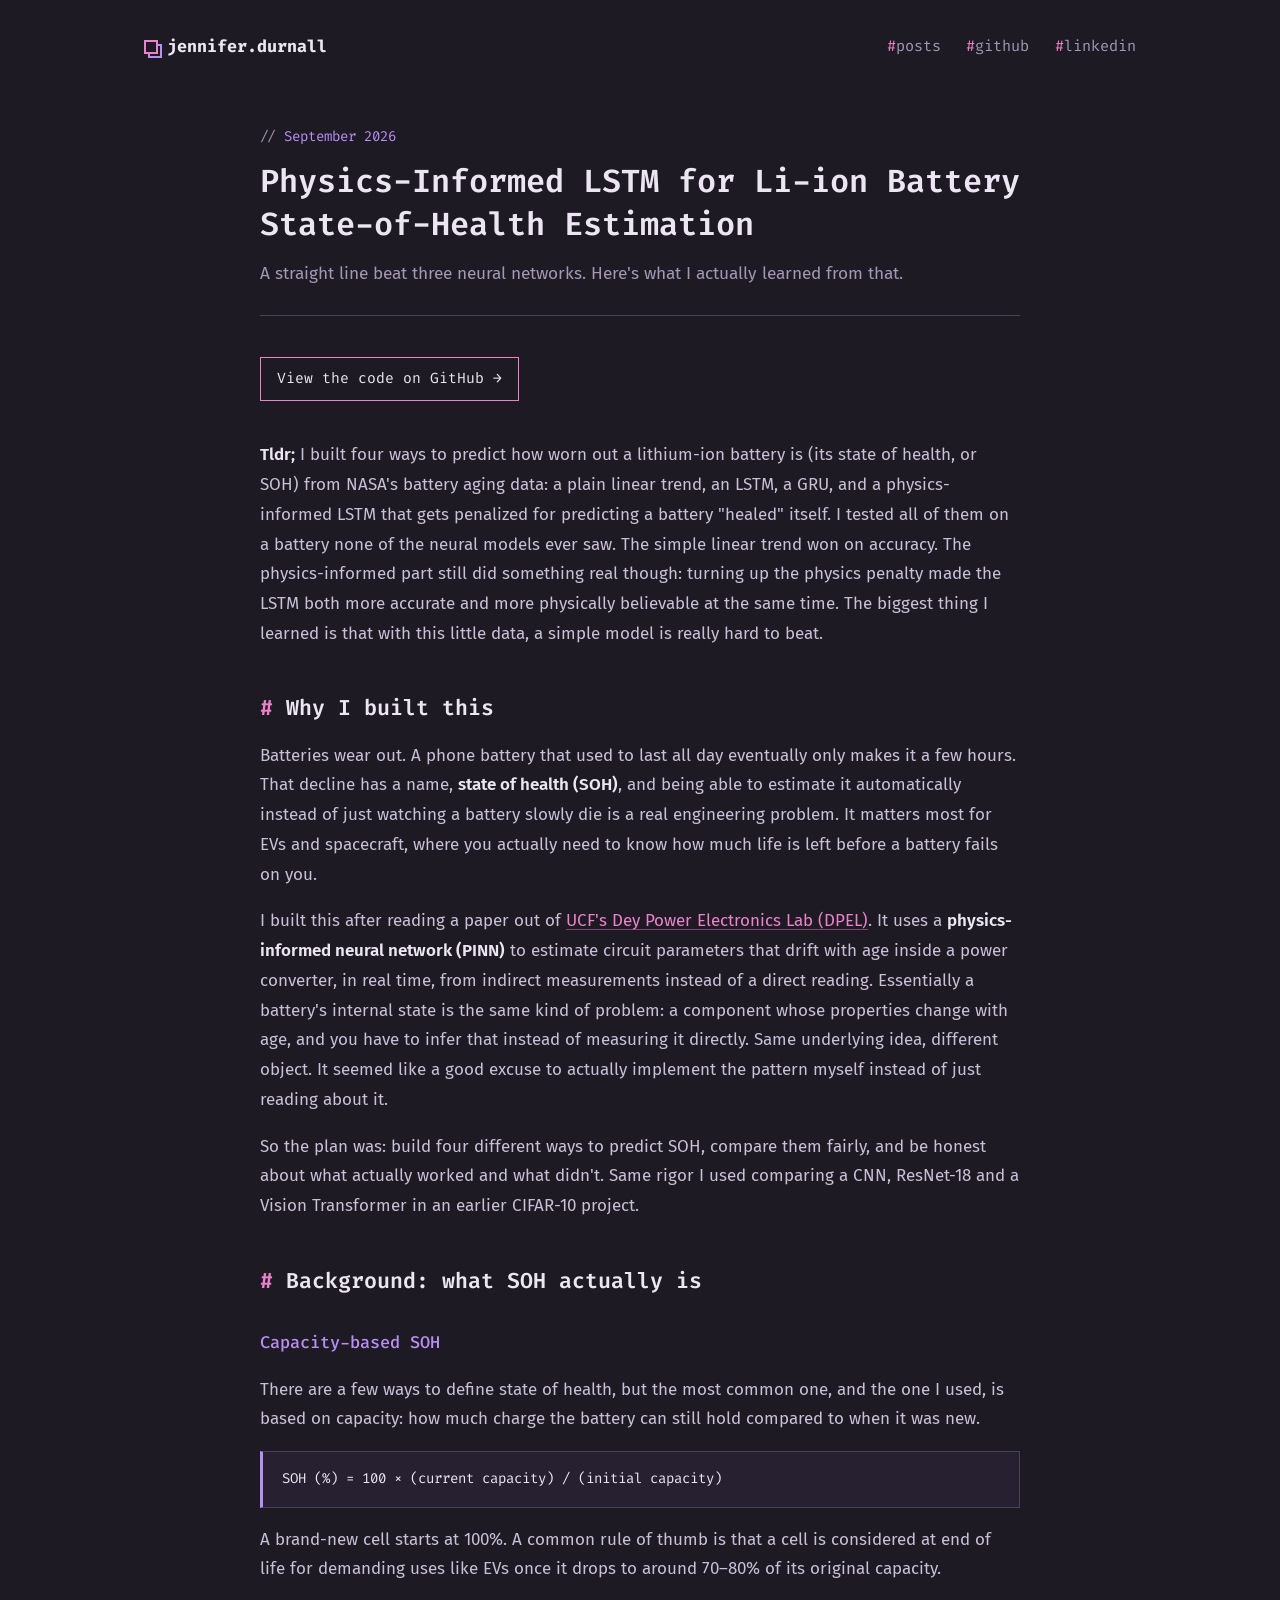
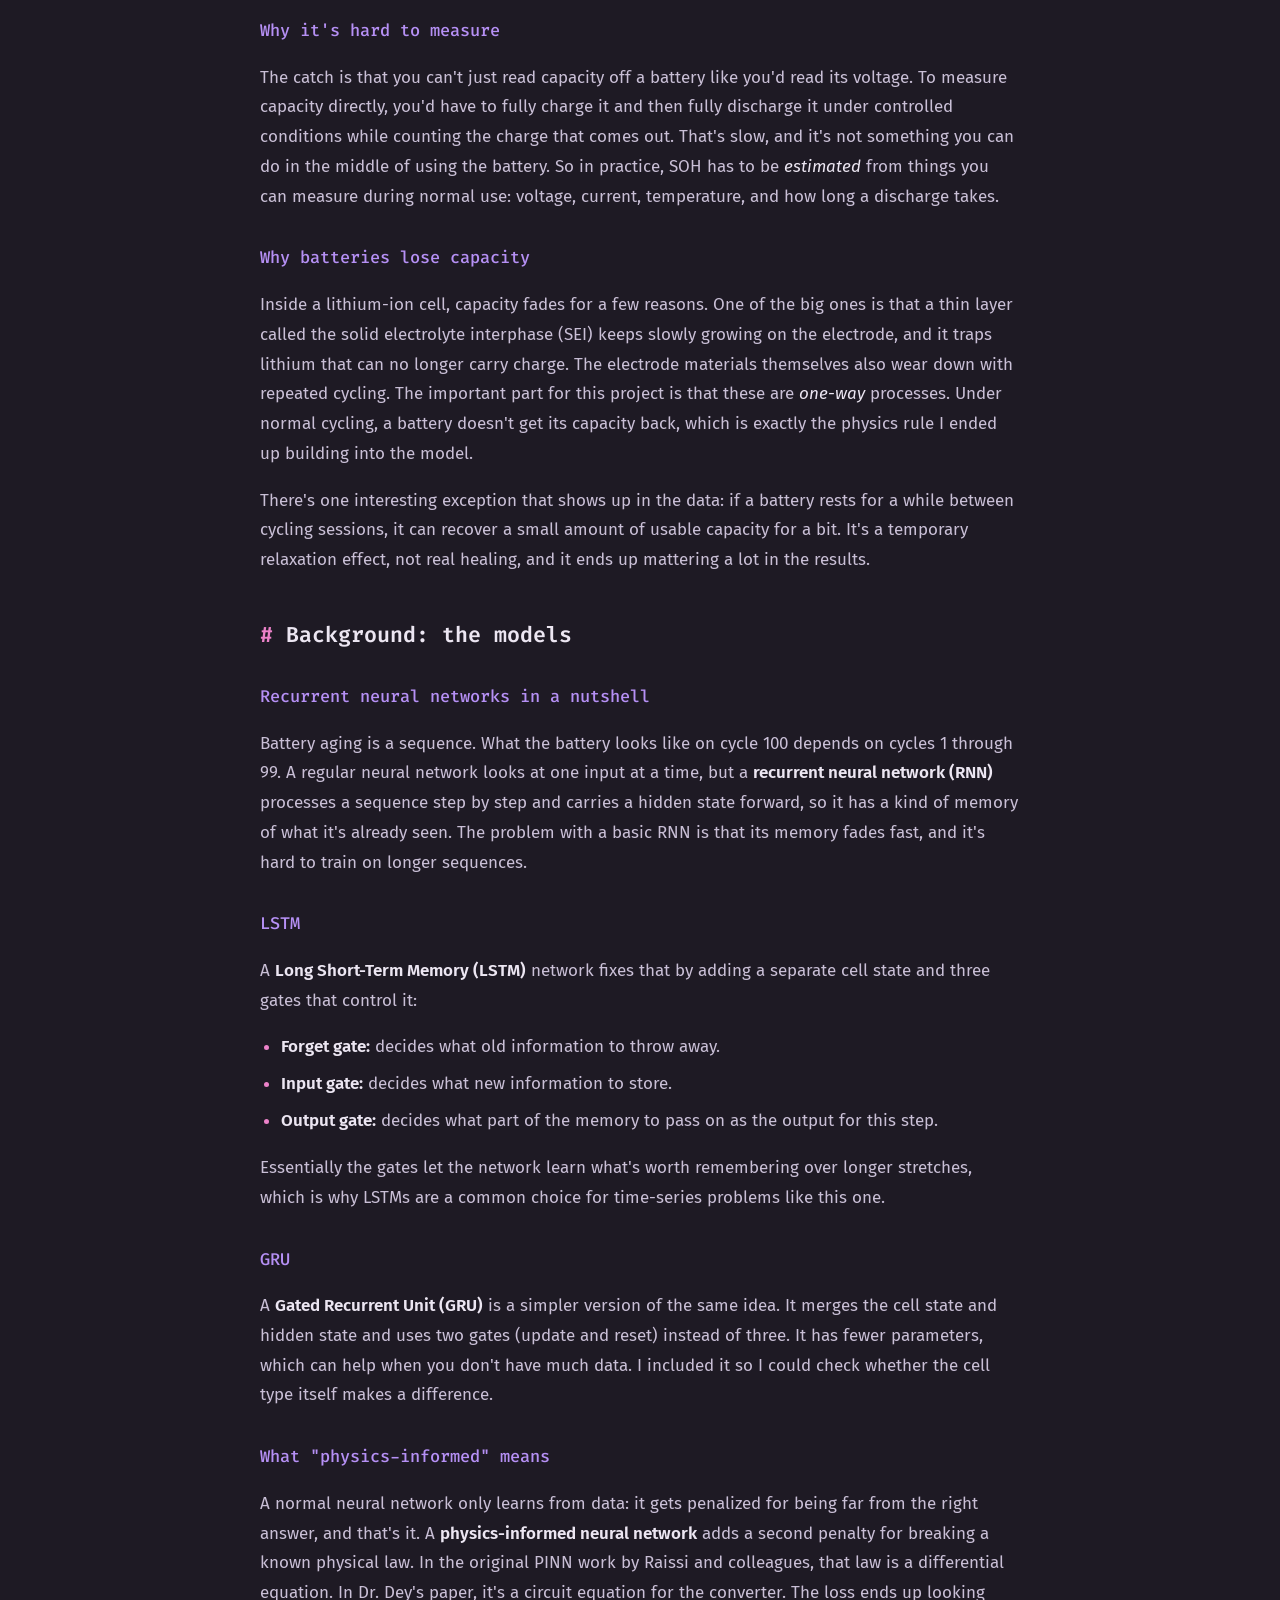
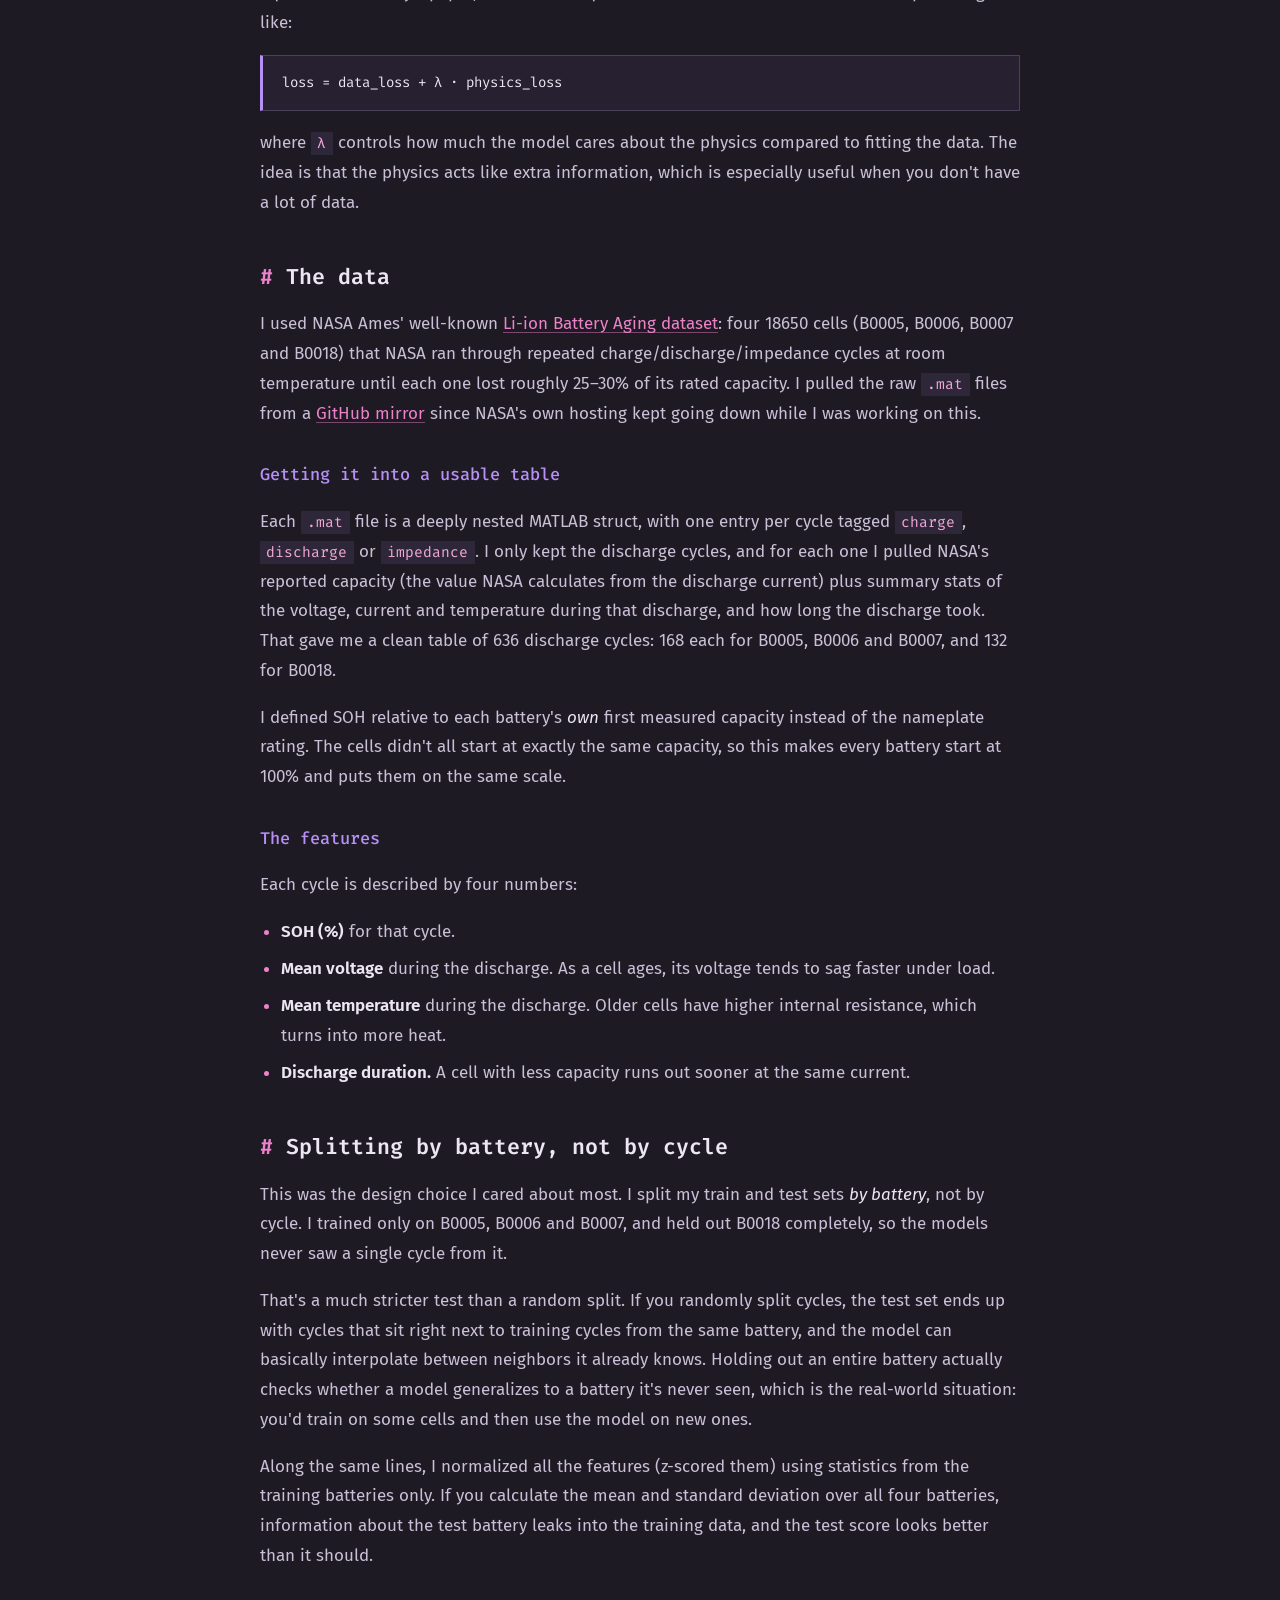
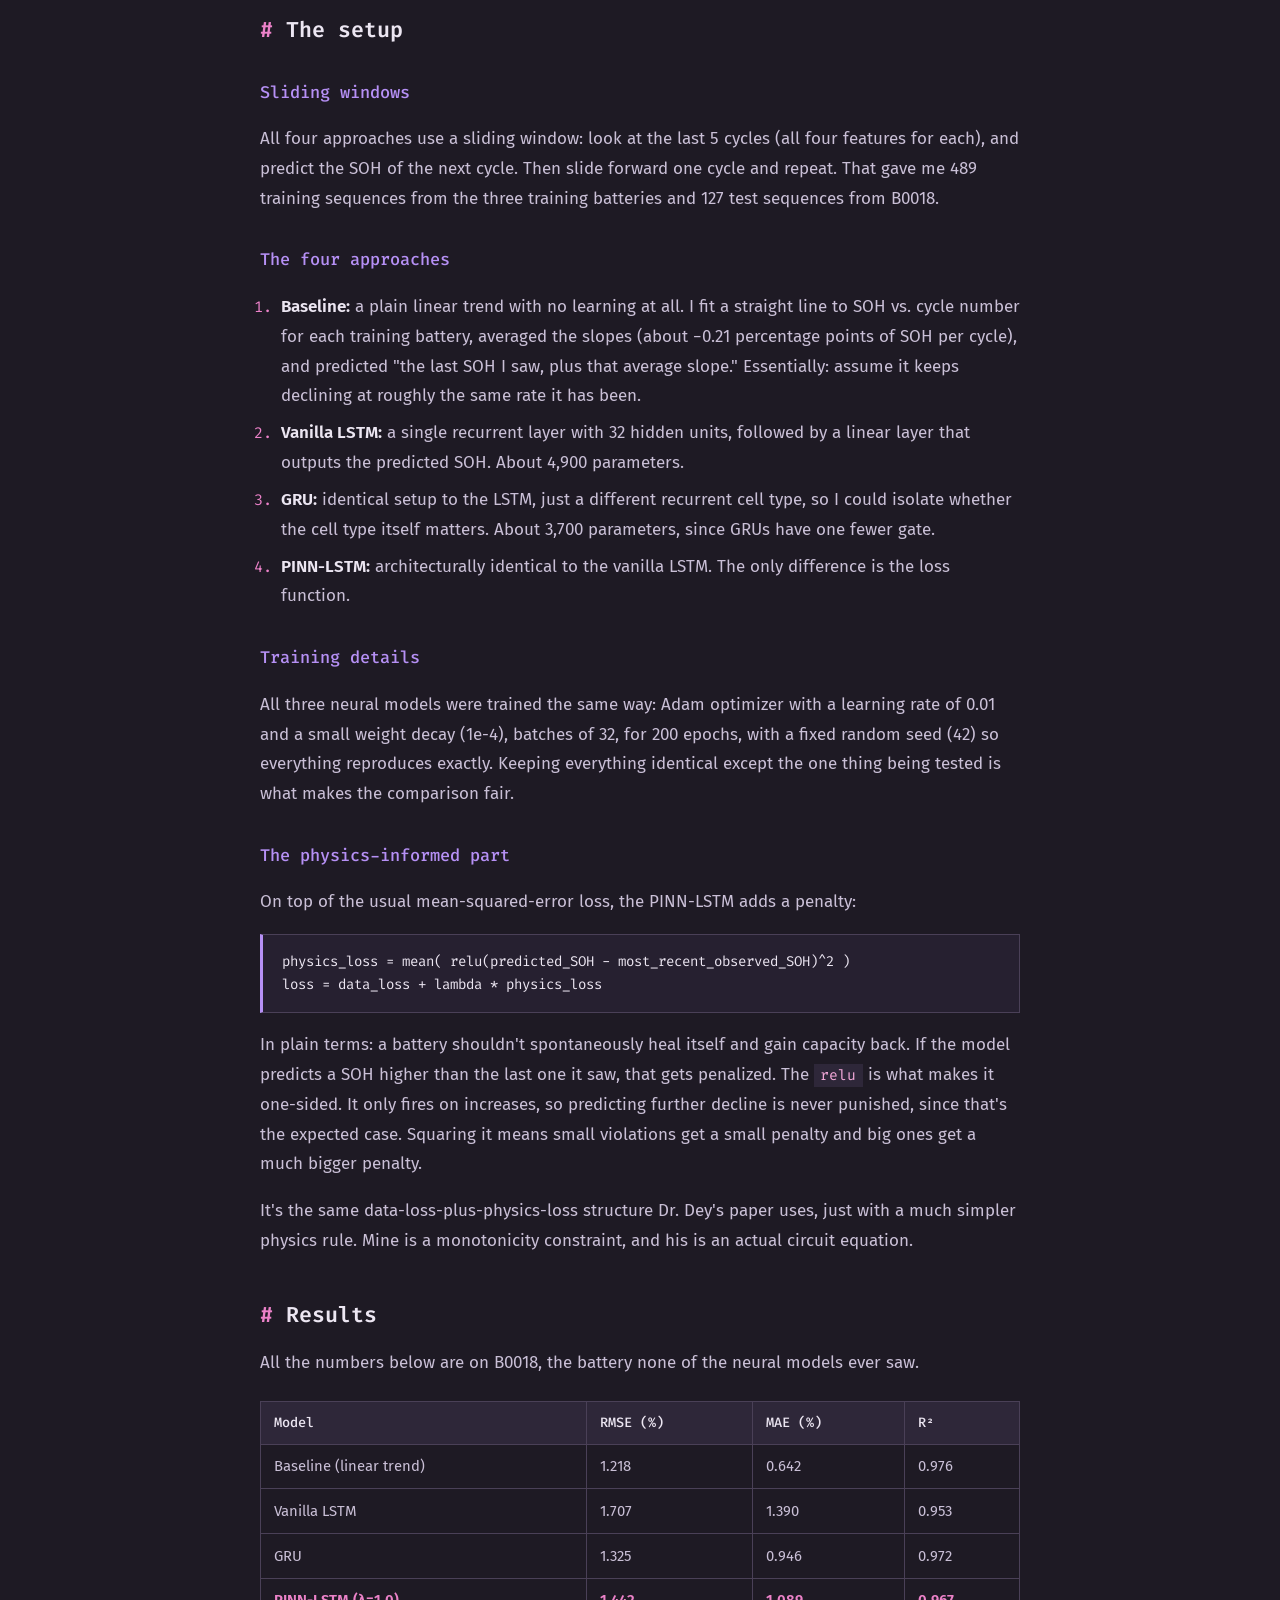
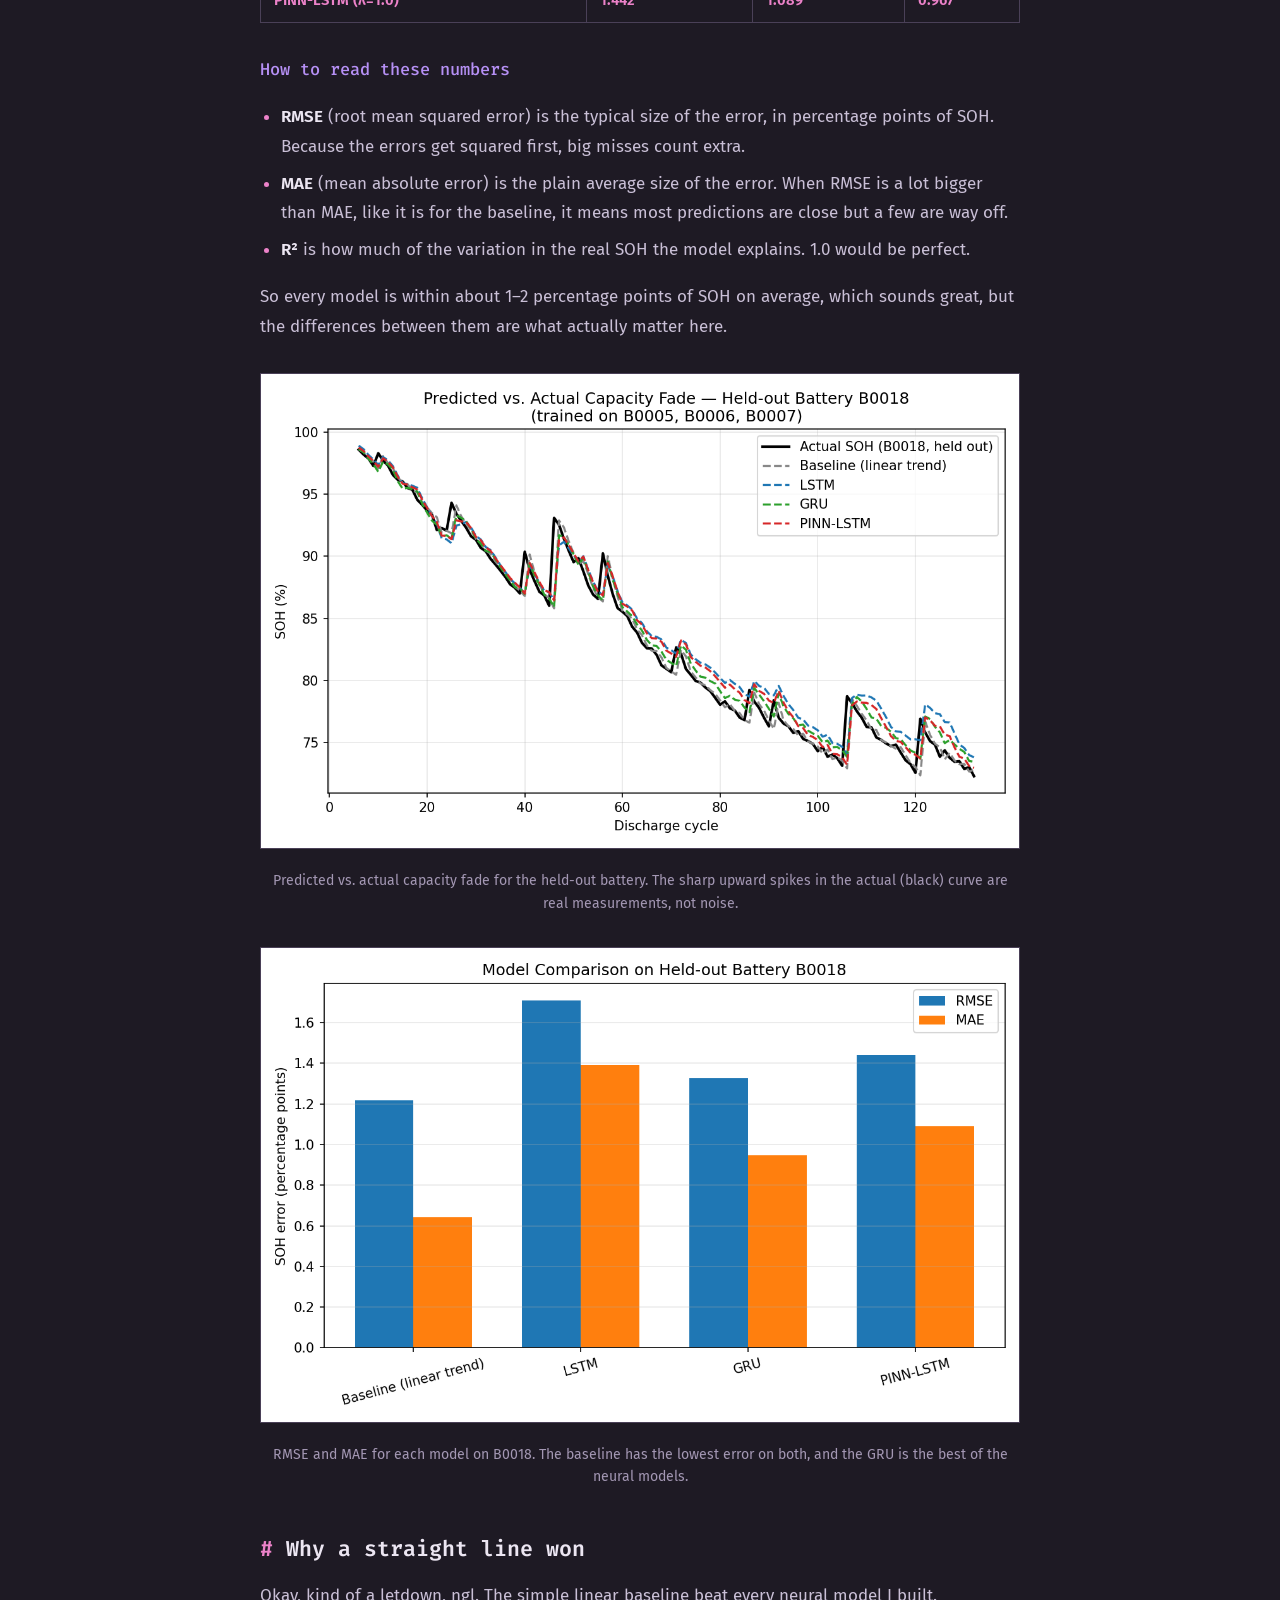
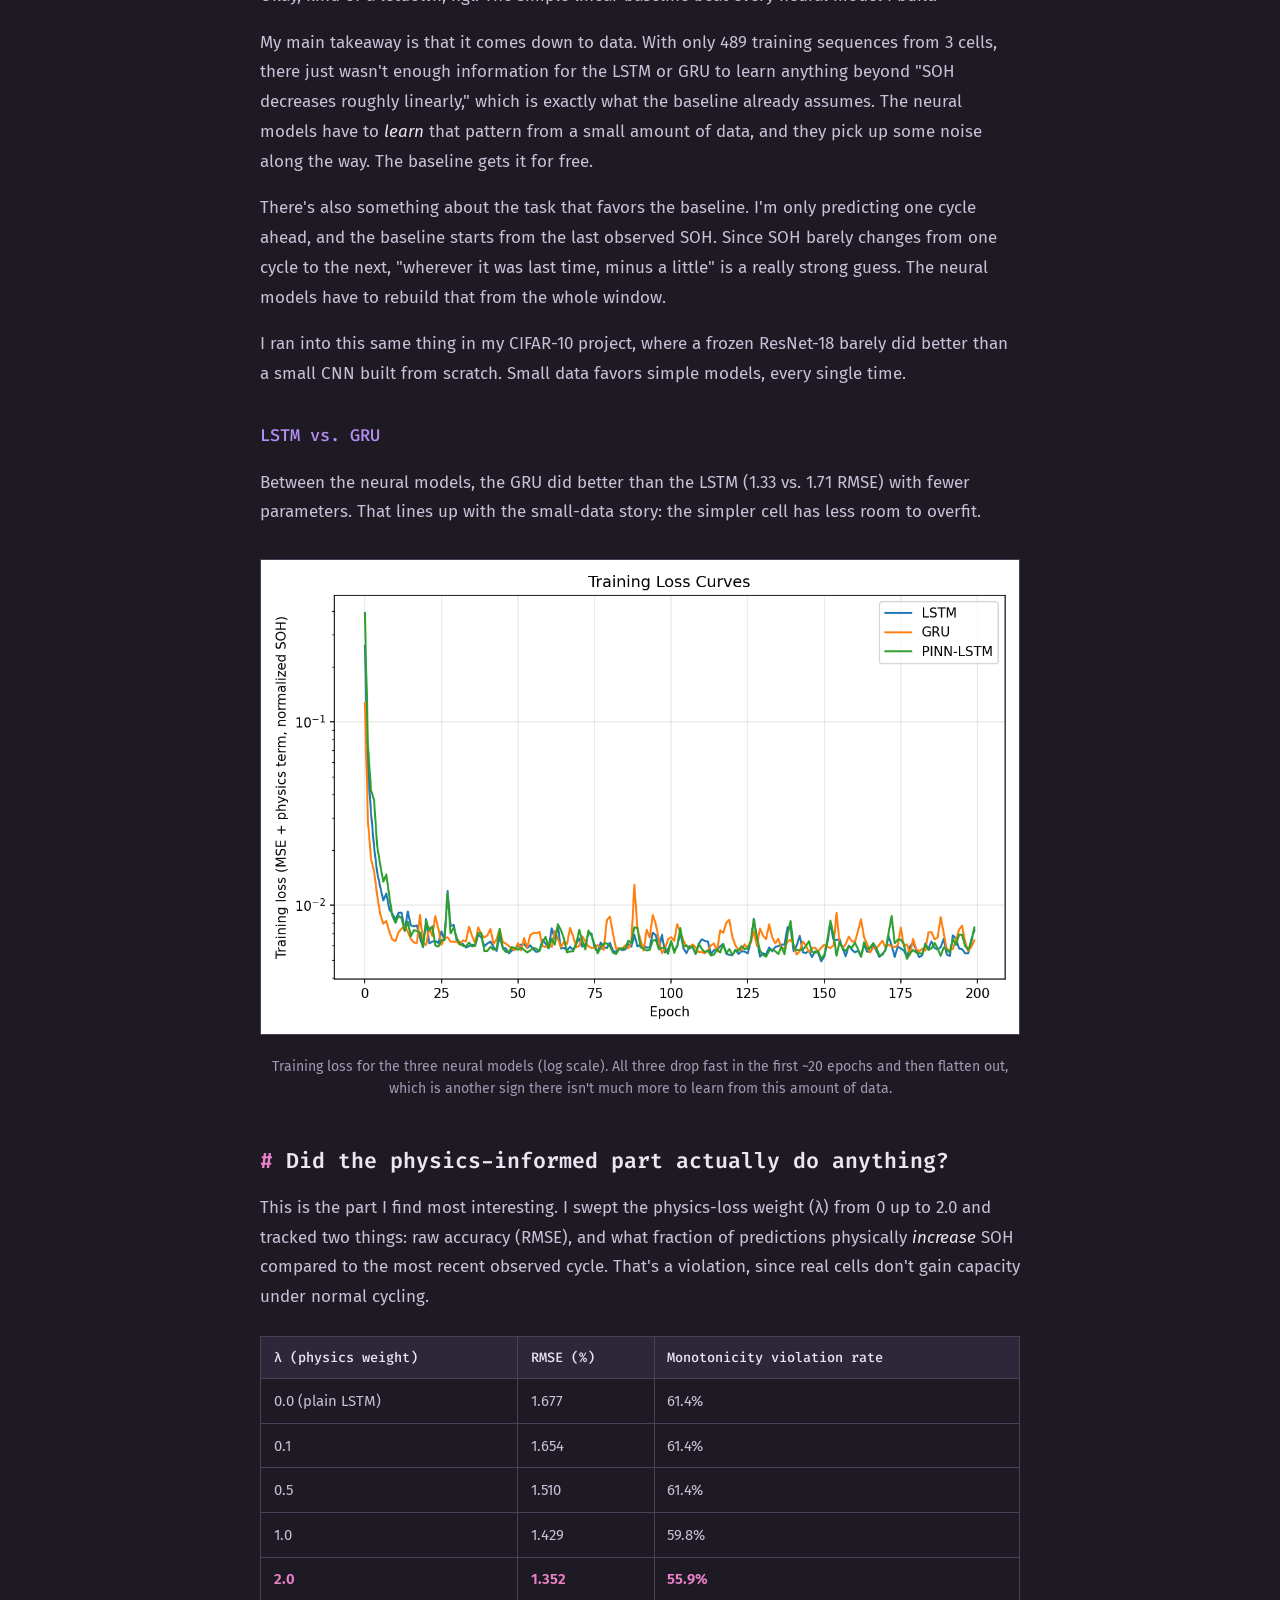
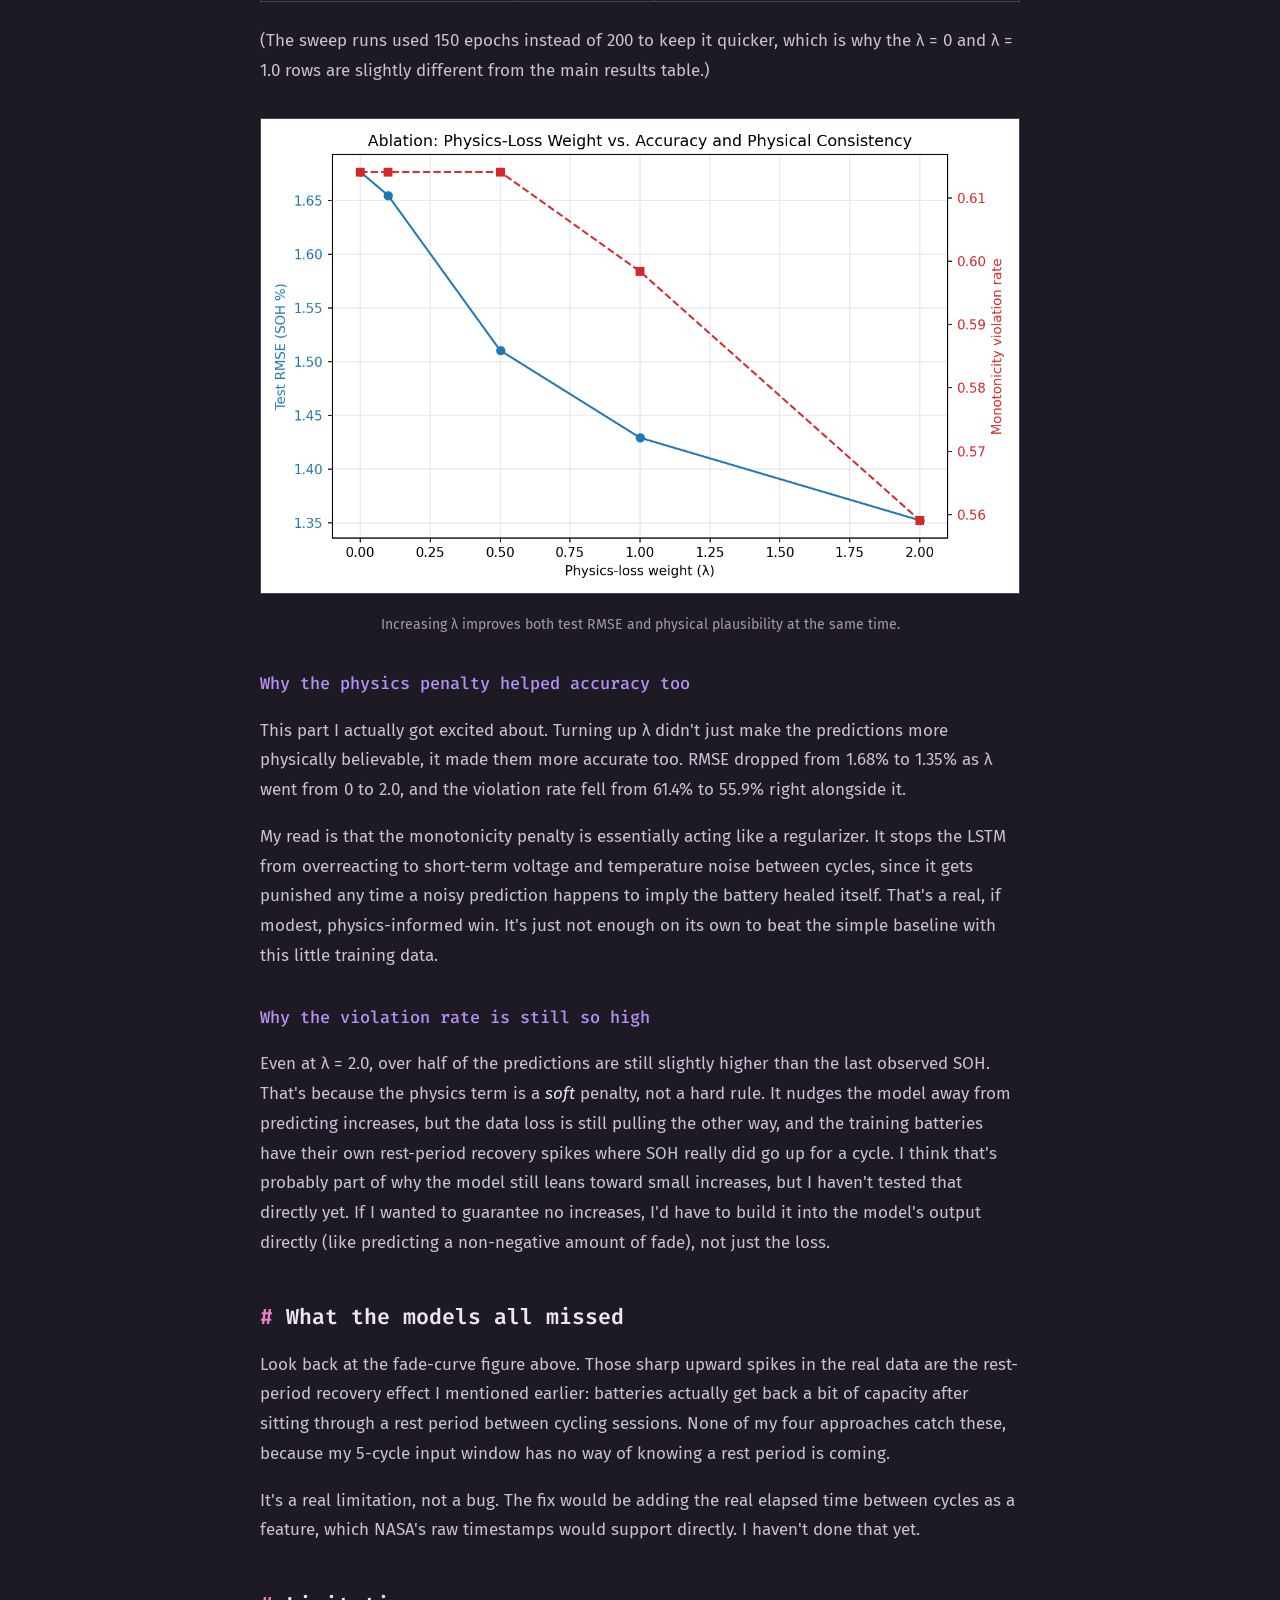
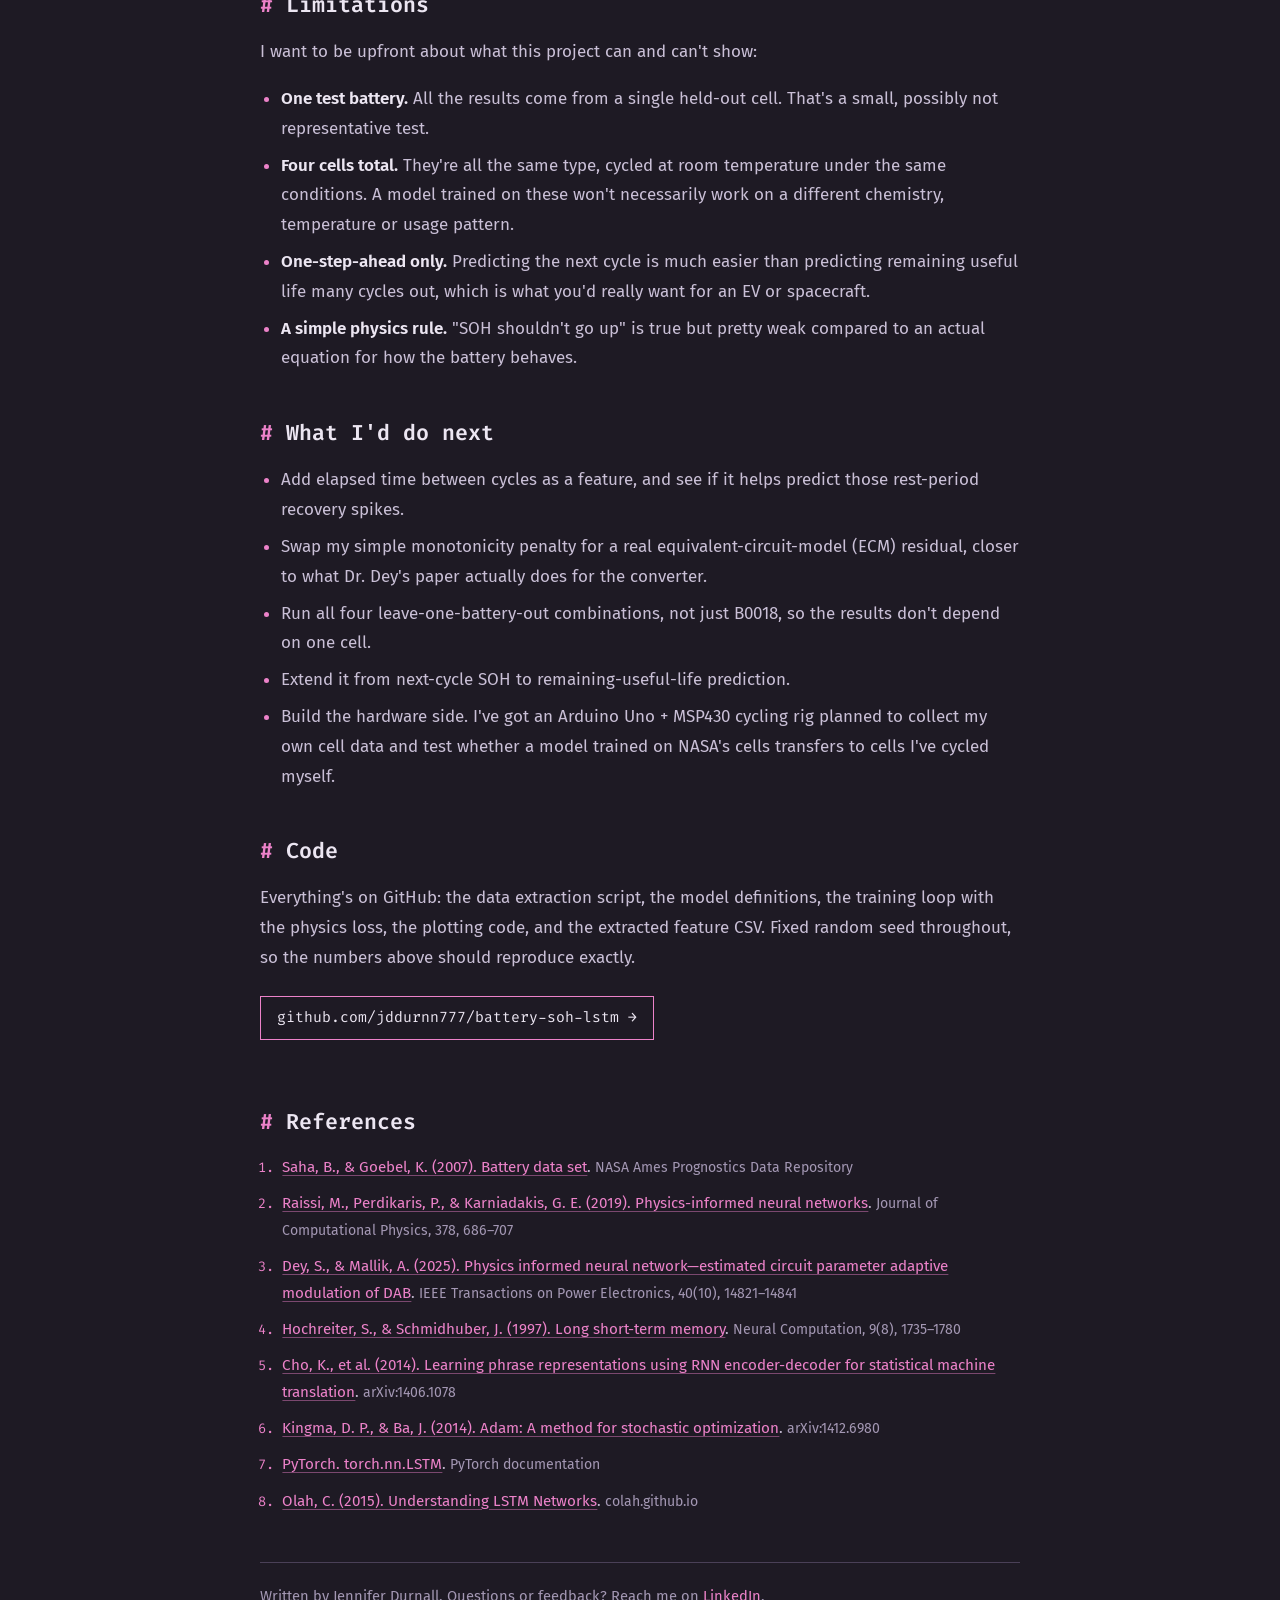
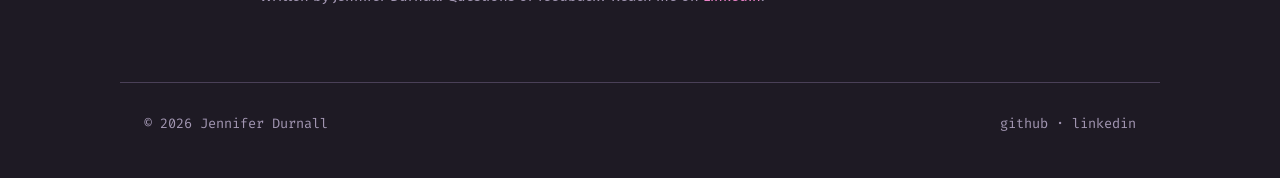
==== commit f9699379: "Rebrand site: dark monospace theme with pink/purple accents, new homepage and coming-soon projects C" ====
--- a/posts/battery-soh-pinn-lstm.html
+++ b/posts/battery-soh-pinn-lstm.html
@@ -7,18 +7,17 @@
   <meta name="description" content="Comparing a linear baseline, LSTM, GRU, and a physics-informed LSTM for Li-ion battery state-of-health estimation on NASA's battery aging dataset: background, method, results, and what I'd do next.">
   <link rel="preconnect" href="https://fonts.googleapis.com">
   <link rel="preconnect" href="https://fonts.gstatic.com" crossorigin>
-  <link href="https://fonts.googleapis.com/css2?family=Fraunces:opsz,wght@9..144,500;9..144,600;9..144,700&family=Inter:wght@400;500;600&display=swap" rel="stylesheet">
+  <link href="https://fonts.googleapis.com/css2?family=Fira+Code:wght@400;500;600;700&family=Fira+Sans:ital,wght@0,400;0,500;0,600;1,400&display=swap" rel="stylesheet">
   <link rel="stylesheet" href="../assets/style.css">
 </head>
 <body>
 
   <header class="site-header">
-    <h1>Jennifer Durnall</h1>
-    <p>Electrical Engineering, UCF — notes on power electronics, embedded systems, and ML projects</p>
+    <a class="logo" href="../index.html"><span class="mark"></span>jennifer.durnall</a>
     <nav class="site-nav">
-      <a href="../index.html">Posts</a>
-      <a href="https://github.com/jddurnn777">GitHub</a>
-      <a href="https://www.linkedin.com/in/jennifer-durnall">LinkedIn</a>
+      <a href="../index.html#posts">posts</a>
+      <a href="https://github.com/jddurnn777">github</a>
+      <a href="https://www.linkedin.com/in/jennifer-durnall">linkedin</a>
     </nav>
   </header>
 
@@ -480,7 +479,8 @@
   </main>
 
   <footer class="site-footer">
-    &copy; 2026 Jennifer Durnall
+    <span>&copy; 2026 Jennifer Durnall</span>
+    <span><a href="https://github.com/jddurnn777">github</a> · <a href="https://www.linkedin.com/in/jennifer-durnall">linkedin</a></span>
   </footer>
 
 </body>
--- a/assets/style.css
+++ b/assets/style.css
@@ -1,44 +1,29 @@
+/* ==========================================================
+   Jennifer Durnall — Engineering Notes
+   Dark, monospace-accented theme with pink/purple accents.
+   ========================================================== */
+
 :root {
-  /* Europa night sky — deep space purples, dialed back for a more editorial feel */
-  --space-dark: #14102a;
-  --space-mid: #241c46;
-  --space-edge: #362a58;
-
-  /* icy Europa surface highlight, used sparingly */
-  --ice: #b9cfe6;
-  --ice-dim: #8aa2c0;
-
-  /* favorite-color purple, the primary accent everywhere */
-  --purple: #8862d6;
-  --purple-light: #ab8ce8;
-  --purple-deep: #4f3494;
-  --purple-ink: #3a2a63;
-
-  /* Shakupan-bakery warm cream, used for the "windows" of readable content */
-  --cream: #faf5ea;
-  --cream-card: #fffcf6;
-  --cream-border: #e8dcc4;
-
-  /* pastry-glaze gold, small accents only */
-  --gold: #c99a3e;
-  --gold-dim: #a17f30;
-
-  /* soft pastel palette for "thought" callouts */
-  --thought-lavender: #efeafb;
-  --thought-lavender-border: #d9cdf2;
-  --thought-mint: #e7f6ef;
-  --thought-mint-border: #cbe9da;
-  --thought-peach: #fcece3;
-  --thought-peach-border: #f2d5c3;
-
-  --gray: #6a6478;
-  --text: #221c34;
-  --text-soft: #4b4460;
-  --code-bg: #f2ece0;
-  --max-width: 740px;
-
-  --font-display: "Fraunces", "Iowan Old Style", "Georgia", serif;
-  --font-body: "Inter", -apple-system, BlinkMacSystemFont, "Segoe UI", Roboto, Helvetica, Arial, sans-serif;
+  --bg: #1e1a24;          /* deep plum charcoal */
+  --bg-2: #262030;        /* raised surface */
+  --bg-3: #2e2739;        /* code / table headers */
+  --line: #4a4057;        /* outlines, dividers */
+  --line-soft: #3a3245;
+
+  --text: #ece6f2;
+  --text-soft: #c9bfd6;
+  --muted: #a397b3;
+
+  --pink: #ec82c9;        /* primary accent */
+  --pink-soft: #f4a9da;
+  --violet: #b690f5;      /* secondary accent */
+  --violet-deep: #7c5bc4;
+
+  --mono: "Fira Code", ui-monospace, SFMono-Regular, Menlo, Consolas, monospace;
+  --sans: "Fira Sans", -apple-system, BlinkMacSystemFont, "Segoe UI", Roboto, Helvetica, Arial, sans-serif;
+
+  --max-width: 1040px;
+  --read-width: 760px;
 }
 
 * { box-sizing: border-box; }
@@ -47,81 +32,194 @@
 
 body {
   margin: 0;
-  font-family: var(--font-body);
-  color: var(--text);
-  line-height: 1.7;
-  background-color: var(--space-dark);
-  background-image:
-    radial-gradient(1px 1px at 8% 12%, rgba(255,255,255,0.4) 0, transparent 60%),
-    radial-gradient(1px 1px at 22% 38%, rgba(255,255,255,0.25) 0, transparent 60%),
-    radial-gradient(1.2px 1.2px at 41% 8%, rgba(255,255,255,0.35) 0, transparent 60%),
-    radial-gradient(1px 1px at 63% 22%, rgba(255,255,255,0.28) 0, transparent 60%),
-    radial-gradient(1px 1px at 78% 45%, rgba(255,255,255,0.2) 0, transparent 60%),
-    radial-gradient(1.2px 1.2px at 91% 15%, rgba(255,255,255,0.35) 0, transparent 60%),
-    radial-gradient(1px 1px at 15% 70%, rgba(185,207,230,0.3) 0, transparent 60%),
-    radial-gradient(1px 1px at 35% 85%, rgba(255,255,255,0.22) 0, transparent 60%),
-    radial-gradient(1.2px 1.2px at 55% 65%, rgba(255,255,255,0.3) 0, transparent 60%),
-    radial-gradient(1px 1px at 72% 92%, rgba(185,207,230,0.28) 0, transparent 60%),
-    radial-gradient(1px 1px at 88% 72%, rgba(255,255,255,0.2) 0, transparent 60%),
-    linear-gradient(180deg, var(--space-dark) 0%, var(--space-mid) 55%, var(--space-edge) 100%);
-  background-attachment: fixed, fixed, fixed, fixed, fixed, fixed, fixed, fixed, fixed, fixed, fixed, fixed;
+  position: relative;
+  font-family: var(--sans);
+  font-size: 17px;
+  line-height: 1.75;
+  color: var(--text);
+  background: var(--bg);
   -webkit-font-smoothing: antialiased;
+  overflow-x: hidden;
+}
+
+::selection { background: var(--pink); color: var(--bg); }
+
+a { color: var(--pink); text-decoration: none; }
+a:hover { color: var(--pink-soft); }
+
+/* ---------- Decorative dot grids in the page margins ---------- */
+
+body::before,
+body::after {
+  content: "";
+  position: absolute;
+  width: 132px;
+  height: 132px;
+  background-image: radial-gradient(circle, var(--line) 1.6px, transparent 1.8px);
+  background-size: 22px 22px;
+  pointer-events: none;
+  z-index: 0;
+}
+body::before { top: 110px; left: 28px; }
+body::after  { top: 380px; right: 20px; height: 110px; }
+
+@media (max-width: 1320px) {
+  body::before, body::after { display: none; }
 }
 
 /* ---------- Header ---------- */
 
 .site-header {
-  background: linear-gradient(160deg, var(--space-dark) 0%, var(--purple-ink) 120%);
-  color: white;
-  padding: 3rem 1.5rem 2rem;
-  text-align: center;
-  border-bottom: 1px solid rgba(201, 154, 62, 0.55);
-  box-shadow: 0 2px 28px rgba(79, 52, 148, 0.4);
-}
-
-.site-header h1 {
-  margin: 0 0 0.4rem;
-  font-family: var(--font-display);
-  font-weight: 600;
-  font-size: 2.1rem;
-  letter-spacing: 0.2px;
-  color: #fff;
-}
-
-.site-header p {
-  margin: 0;
-  color: var(--ice);
-  font-size: 0.98rem;
-  max-width: 480px;
-  margin: 0 auto;
-}
-
-.site-nav {
-  display: flex;
-  justify-content: center;
-  gap: 1.8rem;
-  margin-top: 1.3rem;
-  font-size: 0.9rem;
-}
-
-.site-nav a {
-  color: #ecdfff;
-  text-decoration: none;
-  letter-spacing: 0.2px;
-  border-bottom: 1px solid transparent;
-  padding-bottom: 3px;
-  transition: color 0.15s ease, border-color 0.15s ease;
-}
-
-.site-nav a:hover {
-  border-bottom-color: var(--gold);
-  color: #fff;
-}
-
-main {
+  position: relative;
+  z-index: 1;
   max-width: var(--max-width);
   margin: 0 auto;
-  padding: 2.6rem 1.4rem 4.5rem;
+  padding: 2rem 1.5rem 1rem;
+  display: flex;
+  align-items: center;
+  justify-content: space-between;
+  gap: 1rem;
+  flex-wrap: wrap;
+}
+
+.logo {
+  font-family: var(--mono);
+  font-weight: 700;
+  font-size: 1.05rem;
+  color: var(--text);
+  display: inline-flex;
+  align-items: center;
+  gap: 0.55rem;
+}
+.logo:hover { color: var(--text); }
+.logo .mark {
+  display: inline-block;
+  width: 14px;
+  height: 14px;
+  border: 2px solid var(--pink);
+  box-shadow: 4px 4px 0 -2px var(--bg), 4px 4px 0 0 var(--violet);
+}
+
+.site-nav {
+  display: flex;
+  gap: 1.6rem;
+  font-family: var(--mono);
+  font-size: 0.95rem;
+}
+.site-nav a { color: var(--muted); }
+.site-nav a::before { content: "#"; color: var(--pink); }
+.site-nav a:hover,
+.site-nav a[aria-current="page"] { color: var(--text); }
+
+main {
+  position: relative;
+  z-index: 1;
+  max-width: var(--max-width);
+  margin: 0 auto;
+  padding: 1.5rem 1.5rem 4.5rem;
+}
+
+/* ---------- Homepage hero ---------- */
+
+.hero {
+  display: grid;
+  grid-template-columns: 1.25fr 1fr;
+  gap: 2.5rem;
+  align-items: center;
+  padding: 3rem 0 3.5rem;
+}
+
+.hero h1 {
+  font-family: var(--mono);
+  font-weight: 600;
+  font-size: 2rem;
+  line-height: 1.45;
+  margin: 0 0 1.1rem;
+  color: var(--text);
+}
+.hero h1 em { font-style: normal; color: var(--pink); }
+
+.hero p {
+  color: var(--muted);
+  margin: 0 0 1.6rem;
+  max-width: 34rem;
+}
+
+.btn {
+  display: inline-block;
+  font-family: var(--mono);
+  font-size: 0.95rem;
+  color: var(--text);
+  border: 1px solid var(--pink);
+  padding: 0.5rem 1rem;
+  transition: background 0.15s ease, color 0.15s ease;
+}
+.btn:hover { background: rgba(236, 130, 201, 0.14); color: var(--text); }
+
+.hero-art {
+  position: relative;
+  height: 270px;
+}
+.hero-art .sq {
+  position: absolute;
+  border: 1px solid var(--line);
+}
+.hero-art .sq.a { width: 170px; height: 170px; top: 8px; left: 12%; border-color: var(--violet); }
+.hero-art .sq.b { width: 130px; height: 130px; top: 70px; left: 36%; border-color: var(--pink); }
+.hero-art .sq.c { width: 82px; height: 82px; top: 18px; right: 6%; }
+.hero-art .dots {
+  position: absolute;
+  right: 12%;
+  bottom: 52px;
+  width: 110px;
+  height: 66px;
+  background-image: radial-gradient(circle, var(--violet) 1.6px, transparent 1.8px);
+  background-size: 22px 22px;
+  opacity: 0.8;
+}
+.hero-art .status {
+  position: absolute;
+  left: 12%;
+  right: 6%;
+  bottom: 0;
+  font-family: var(--mono);
+  font-size: 0.85rem;
+  color: var(--muted);
+  border: 1px solid var(--line);
+  background: var(--bg);
+  padding: 0.5rem 0.8rem;
+  display: flex;
+  gap: 0.6rem;
+  align-items: center;
+}
+.hero-art .status::before {
+  content: "";
+  flex: none;
+  width: 12px;
+  height: 12px;
+  background: var(--pink);
+}
+.hero-art .status b { color: var(--text); font-weight: 500; }
+
+/* ---------- Section titles ("#posts ————") ---------- */
+
+.section-title {
+  display: flex;
+  align-items: center;
+  gap: 1rem;
+  font-family: var(--mono);
+  font-weight: 500;
+  font-size: 1.6rem;
+  margin: 1rem 0 1.8rem;
+  color: var(--text);
+}
+.section-title::before { content: "#"; color: var(--pink); margin-right: -0.9rem; }
+.section-title::after {
+  content: "";
+  flex: 1;
+  max-width: 420px;
+  height: 1px;
+  background: var(--pink);
 }
 
 /* ---------- Post list on homepage ---------- */
@@ -129,385 +227,311 @@
 .post-list {
   list-style: none;
   padding: 0;
-  margin: 1.8rem 0;
+  margin: 0;
+  display: grid;
+  grid-template-columns: repeat(2, 1fr);
+  gap: 1.4rem;
 }
 
 .post-card {
-  background: var(--cream-card);
-  border: 1px solid var(--cream-border);
-  border-radius: 12px;
-  padding: 1.5rem 1.7rem;
-  margin-bottom: 1.2rem;
-  box-shadow: 0 6px 24px rgba(20, 16, 42, 0.32);
-  transition: box-shadow 0.18s ease, transform 0.18s ease;
-}
-
-.post-card:hover {
-  box-shadow: 0 10px 32px rgba(79, 52, 148, 0.32);
-  transform: translateY(-2px);
+  display: flex;
+  flex-direction: column;
+  border: 1px solid var(--line);
+  background: var(--bg);
+  transition: border-color 0.15s ease, transform 0.15s ease;
+}
+.post-card:hover { border-color: var(--pink); transform: translateY(-2px); }
+
+.post-card > div:last-child {
+  order: -1;
+  font-family: var(--mono);
+  font-size: 0.82rem;
+  color: var(--muted);
+  border-bottom: 1px solid var(--line);
+  padding: 0.55rem 1.1rem;
+  display: flex;
+  flex-wrap: wrap;
+  gap: 0.2rem 0.9rem;
 }
 
 .post-card .post-date {
-  font-size: 0.78rem;
-  color: var(--gold-dim);
-  text-transform: uppercase;
-  letter-spacing: 0.7px;
+  font-family: var(--mono);
+  font-size: 0.8rem;
+  color: var(--violet);
+  padding: 1rem 1.1rem 0;
+}
+
+.post-card h2 {
+  font-family: var(--mono);
+  font-weight: 500;
+  font-size: 1.15rem;
+  line-height: 1.45;
+  margin: 0.35rem 1.1rem 0.6rem;
+}
+.post-card h2 a { color: var(--text); }
+.post-card h2 a:hover { color: var(--pink); }
+
+.post-card p {
+  margin: 0 1.1rem 1.2rem;
+  color: var(--muted);
+  font-size: 0.97rem;
+  line-height: 1.65;
+  flex: 1;
+}
+
+.tag {
+  font-family: var(--mono);
+  font-size: 0.82rem;
+  color: var(--muted);
+}
+
+
+/* ---------- "Coming soon" cards ---------- */
+
+#coming-soon { margin-top: 3.5rem; }
+
+.post-card.soon {
+  border-style: dashed;
+  min-height: 150px;
+}
+.post-card.soon:hover { transform: none; border-color: var(--violet); }
+.post-card.soon h2 { color: var(--text-soft); margin-bottom: 1.2rem; }
+.post-card.soon > div:last-child { border-bottom-style: dashed; }
+.post-card.soon .tag { color: var(--pink); }
+.post-card.soon .tag::before { content: "> "; color: var(--muted); }
+.post-card.soon .tag::after {
+  content: "_";
+  margin-left: 2px;
+  animation: blink 1.1s steps(1) infinite;
+}
+@keyframes blink { 50% { opacity: 0; } }
+@media (prefers-reduced-motion: reduce) {
+  .post-card.soon .tag::after { animation: none; }
+  .post-card, .btn { transition: none; }
+}
+
+/* ---------- Post page ---------- */
+
+article {
+  max-width: var(--read-width);
+  margin: 0 auto;
+}
+
+.post-header {
+  margin: 1.5rem 0 2.2rem;
+  padding-bottom: 1.6rem;
+  border-bottom: 1px solid var(--line);
+}
+
+.post-header .post-date {
+  font-family: var(--mono);
+  font-size: 0.88rem;
+  color: var(--violet);
+}
+.post-header .post-date::before { content: "// "; color: var(--muted); }
+
+.post-header h1 {
+  font-family: var(--mono);
   font-weight: 600;
-}
-
-.post-card h2 {
-  margin: 0.4rem 0 0.55rem;
-  font-family: var(--font-display);
+  font-size: 2rem;
+  line-height: 1.35;
+  margin: 0.6rem 0 0.8rem;
+  color: var(--text);
+}
+
+.post-header .subtitle {
+  color: var(--muted);
+  font-size: 1.08rem;
+}
+
+article h2 {
+  font-family: var(--mono);
   font-weight: 600;
-  font-size: 1.3rem;
-  line-height: 1.35;
-}
-
-.post-card h2 a {
-  color: var(--purple-ink);
-  text-decoration: none;
-}
-
-.post-card h2 a:hover {
-  color: var(--purple);
-}
-
-.post-card p {
-  margin: 0;
-  color: var(--text-soft);
-  font-size: 0.97rem;
-}
-
-.tag {
-  display: inline-block;
-  font-size: 0.7rem;
+  font-size: 1.35rem;
+  line-height: 1.4;
+  margin: 2.8rem 0 1rem;
+  color: var(--text);
+}
+article h2::before { content: "# "; color: var(--pink); }
+
+article h3 {
+  font-family: var(--mono);
   font-weight: 500;
-  background: #efe8fb;
-  color: var(--purple-ink);
-  border-radius: 20px;
-  padding: 0.22rem 0.65rem;
-  margin-right: 0.4rem;
-  margin-top: 0.7rem;
-  letter-spacing: 0.2px;
-}
-
-/* ---------- Post page ---------- */
-
-article {
-  background: var(--cream-card);
-  border: 1px solid var(--cream-border);
-  border-radius: 14px;
-  padding: 2.1rem 2.3rem 2.6rem;
-  box-shadow: 0 8px 36px rgba(20, 16, 42, 0.38);
-}
-
-.post-header {
-  margin-bottom: 2rem;
-  border-bottom: 1px solid var(--cream-border);
-  padding-bottom: 1.4rem;
-}
-
-.post-header .post-date {
-  font-size: 0.8rem;
-  color: var(--gold-dim);
-  text-transform: uppercase;
-  letter-spacing: 0.7px;
-  font-weight: 600;
-}
-
-.post-header h1 {
-  color: var(--purple-ink);
-  font-family: var(--font-display);
-  font-weight: 600;
-  margin: 0.5rem 0 0.6rem;
-  font-size: 2rem;
-  line-height: 1.3;
-}
-
-.post-header .subtitle {
-  color: var(--gray);
-  font-size: 1.08rem;
-  font-style: italic;
-}
-
-article h2 {
-  color: var(--purple-ink);
-  font-family: var(--font-display);
-  font-weight: 600;
-  margin-top: 2.4rem;
-  font-size: 1.4rem;
-  border-bottom: 1px solid var(--cream-border);
-  padding-bottom: 0.4rem;
-}
-
-article h3 {
-  color: var(--purple-deep);
-  font-family: var(--font-display);
-  font-weight: 600;
-  margin-top: 1.7rem;
-  font-size: 1.12rem;
-}
-
-article p, article li {
-  font-size: 1.02rem;
-  color: var(--text);
-}
+  font-size: 1.06rem;
+  margin: 2rem 0 0.6rem;
+  color: var(--violet);
+}
+
+article p, article li { color: var(--text-soft); }
+article strong { color: var(--text); font-weight: 600; }
+article em { color: var(--text); }
+
+article p a, article li a, figcaption a {
+  text-decoration: underline;
+  text-decoration-color: rgba(236, 130, 201, 0.45);
+  text-underline-offset: 3px;
+}
+
+article ul, article ol { padding-left: 1.3rem; }
+article li { margin-bottom: 0.45rem; }
+article ul li::marker { color: var(--pink); }
+article ol li::marker { color: var(--pink); font-family: var(--mono); font-size: 0.9em; }
 
 article code {
-  background: var(--code-bg);
-  padding: 0.15rem 0.4rem;
-  border-radius: 4px;
-  font-size: 0.9em;
-  font-family: "SFMono-Regular", Consolas, "Liberation Mono", Menlo, monospace;
+  font-family: var(--mono);
+  font-size: 0.86em;
+  color: var(--pink-soft);
+  background: var(--bg-3);
+  padding: 0.12rem 0.4rem;
 }
 
 article pre {
-  background: var(--code-bg);
-  border: 1px solid var(--cream-border);
-  border-radius: 8px;
-  padding: 1.1rem;
+  background: var(--bg-2);
+  border: 1px solid var(--line);
+  border-left: 3px solid var(--violet);
+  padding: 1rem 1.2rem;
   overflow-x: auto;
   font-size: 0.88rem;
-  line-height: 1.5;
-}
-
-article pre code {
-  background: none;
-  padding: 0;
-}
-
-figure {
-  margin: 1.8rem 0;
-  text-align: center;
-}
+  line-height: 1.6;
+}
+article pre code { background: none; padding: 0; color: var(--text); font-size: 1em; }
+
+figure { margin: 2rem 0; text-align: center; }
 
 figure img {
   max-width: 100%;
-  border: 1px solid var(--cream-border);
-  border-radius: 8px;
-  box-shadow: 0 4px 16px rgba(20, 16, 42, 0.1);
+  border: 1px solid var(--line);
+  background: #fff;
 }
 
 figcaption {
-  font-size: 0.86rem;
-  color: var(--gray);
-  margin-top: 0.6rem;
-  font-style: italic;
+  font-size: 0.88rem;
+  color: var(--muted);
+  margin-top: 0.7rem;
+  line-height: 1.6;
+}
+
+.video-embed {
+  margin: 1.6rem 0;
+}
+.video-embed iframe {
+  display: block;
+  width: 100%;
+  aspect-ratio: 16 / 9;
+  height: auto;
+  border: 1px solid var(--line);
+}
+
+figure video {
+  max-width: 100%;
+  max-height: 640px;
+  border: 1px solid var(--line);
+  background: #000;
 }
 
 table {
   width: 100%;
   border-collapse: collapse;
-  margin: 1.3rem 0;
-  font-size: 0.94rem;
-  border-radius: 8px;
-  overflow: hidden;
-}
-
+  margin: 1.5rem 0;
+  font-size: 0.93rem;
+}
 th, td {
-  border: 1px solid var(--cream-border);
-  padding: 0.55rem 0.75rem;
+  border: 1px solid var(--line);
+  padding: 0.55rem 0.8rem;
   text-align: left;
-}
-
+  color: var(--text-soft);
+}
 th {
-  background: #efe8fb;
-  color: var(--purple-ink);
-  font-weight: 600;
-  font-size: 0.9rem;
-  text-transform: uppercase;
-  letter-spacing: 0.3px;
-}
-
-/* Neutral context callouts — facts, caveats, disclosures */
-.callout {
-  background: #f6f1fb;
-  border-left: 4px solid var(--purple);
-  padding: 1rem 1.2rem;
-  margin: 1.6rem 0;
-  border-radius: 0 8px 8px 0;
-  font-size: 0.97rem;
-}
-
-.callout strong {
-  color: var(--purple-ink);
-}
-
-/* ---------- "Thought" callouts ---------- */
-/* Pastel, cloud-like banners for a personal aside, reaction, or takeaway —
-   reads like a thought bubble rather than a lab-report finding. */
-
-.thought {
-  position: relative;
-  padding: 1.15rem 1.4rem 1.25rem 1.5rem;
-  margin: 2.1rem 0 2.5rem 0.6rem;
-  border-radius: 26px 26px 26px 8px;
-  font-size: 0.98rem;
-  color: var(--text);
-  box-shadow: 0 6px 18px rgba(80, 60, 130, 0.1);
-}
-
-.thought::before,
-.thought::after {
-  content: "";
-  position: absolute;
-  border-radius: 50%;
-  background: inherit;
-  border: inherit;
-}
-
-.thought::before {
-  width: 16px;
-  height: 16px;
-  left: 22px;
-  bottom: -9px;
-}
-
-.thought::after {
-  width: 9px;
-  height: 9px;
-  left: 9px;
-  bottom: -18px;
-}
-
-.thought .thought-lead {
-  display: block;
-  font-family: var(--font-display);
-  font-weight: 600;
-  font-style: italic;
-  margin-bottom: 0.35rem;
-  color: var(--purple-ink);
-}
-
-.thought.lavender {
-  background: var(--thought-lavender);
-  border: 1px solid var(--thought-lavender-border);
-}
-.thought.lavender .thought-lead { color: var(--purple-ink); }
-
-.thought.mint {
-  background: var(--thought-mint);
-  border: 1px solid var(--thought-mint-border);
-}
-.thought.mint .thought-lead { color: #2e6b52; }
-
-.thought.peach {
-  background: var(--thought-peach);
-  border: 1px solid var(--thought-peach-border);
-}
-.thought.peach .thought-lead { color: #a5602f; }
-
-a { color: var(--purple-ink); }
+  background: var(--bg-3);
+  color: var(--text);
+  font-family: var(--mono);
+  font-weight: 500;
+  font-size: 0.85rem;
+}
+td strong { color: var(--pink); }
 
 .repo-link {
   display: inline-block;
-  background: linear-gradient(135deg, var(--purple-deep), var(--purple));
-  color: white !important;
-  padding: 0.6rem 1.15rem;
-  border-radius: 7px;
-  text-decoration: none;
+  font-family: var(--mono);
   font-size: 0.92rem;
-  font-weight: 500;
-  margin: 0.4rem 0 1.3rem;
-  box-shadow: 0 3px 12px rgba(79, 52, 148, 0.25);
-}
-
-.repo-link:hover {
-  background: linear-gradient(135deg, var(--purple), var(--purple-light));
-}
-
-.paper-link {
-  display: flex;
-  align-items: baseline;
-  gap: 0.5rem;
-  background: var(--cream);
-  border: 1px solid var(--cream-border);
-  border-left: 3px solid var(--gold);
-  border-radius: 7px;
-  padding: 0.65rem 0.95rem;
-  margin: 0.55rem 0;
-  text-decoration: none;
-  font-size: 0.92rem;
-  color: var(--text);
-  transition: border-left-color 0.15s ease, background 0.15s ease;
-}
-
-.paper-link:hover {
-  border-left-color: var(--purple);
-  background: #f6f1fb;
-}
-
-.paper-link .paper-cite {
-  color: var(--gray);
-  font-size: 0.86rem;
-  white-space: nowrap;
-}
-
-.pdf-embed {
-  margin: 1.5rem 0;
-}
-
+  color: var(--text) !important;
+  border: 1px solid var(--pink);
+  padding: 0.5rem 1rem;
+  margin: 0.4rem 0 1.4rem;
+  text-decoration: none !important;
+}
+.repo-link:hover { background: rgba(236, 130, 201, 0.14); }
+
+.pdf-embed { margin: 1.6rem 0; }
 .pdf-embed iframe {
   width: 100%;
   height: 700px;
-  border: 1px solid var(--cream-border);
-  border-radius: 8px;
+  border: 1px solid var(--line);
   background: #fff;
 }
-
 .pdf-embed .pdf-caption {
   display: flex;
   justify-content: space-between;
   align-items: baseline;
-  font-size: 0.86rem;
-  color: var(--gray);
+  gap: 1rem;
+  font-size: 0.88rem;
+  color: var(--muted);
   margin-top: 0.55rem;
 }
-
-.pdf-embed .pdf-caption a {
-  color: var(--purple-ink);
-  font-weight: 600;
-  text-decoration: none;
-}
-
-.pdf-embed .pdf-caption a:hover {
-  color: var(--purple);
-}
+.pdf-embed .pdf-caption a { font-family: var(--mono); text-decoration: none; }
+
+/* ---------- Plain reference list ---------- */
+.references { padding-left: 1.4rem; }
+.references li { margin-bottom: 0.6rem; font-size: 0.95rem; }
+.references .cite { color: var(--muted); font-size: 0.88rem; }
 
 .post-footer {
-  margin-top: 2.6rem;
+  margin-top: 3rem;
   padding-top: 1.3rem;
-  border-top: 1px solid var(--cream-border);
-  font-size: 0.9rem;
-  color: var(--gray);
-}
+  border-top: 1px solid var(--line);
+  font-size: 0.92rem;
+  color: var(--muted);
+}
+
+/* ---------- Footer ---------- */
 
 .site-footer {
-  text-align: center;
-  color: var(--ice-dim);
+  position: relative;
+  z-index: 1;
+  border-top: 1px solid var(--line);
+  max-width: var(--max-width);
+  margin: 0 auto;
+  padding: 1.8rem 1.5rem 2.4rem;
+  font-family: var(--mono);
   font-size: 0.85rem;
-  padding: 2.2rem 0;
-}
-
-.site-footer a {
-  color: var(--ice);
+  color: var(--muted);
+  display: flex;
+  justify-content: space-between;
+  flex-wrap: wrap;
+  gap: 0.8rem;
+}
+.site-footer a { color: var(--muted); }
+.site-footer a:hover { color: var(--pink); }
+
+/* ---------- Small screens ---------- */
+
+@media (max-width: 820px) {
+  .hero { grid-template-columns: 1fr; padding: 1.5rem 0 2.5rem; }
+  .hero-art { height: 230px; }
+  .post-list { grid-template-columns: 1fr; }
 }
 
 @media (max-width: 600px) {
-  .site-header { padding: 2.4rem 1.2rem 1.6rem; }
-  .site-header h1 { font-size: 1.6rem; }
-  .post-header h1 { font-size: 1.55rem; }
-  .site-nav { gap: 1rem; font-size: 0.85rem; }
-  article { padding: 1.5rem 1.3rem 1.8rem; }
-  .thought { margin-left: 0.2rem; }
-}
-
-/* ---------- Plain reference list ---------- */
-.references { padding-left: 1.3rem; }
-.references li { margin-bottom: 0.55rem; font-size: 0.95rem; }
-.references .cite { color: var(--gray); font-size: 0.88rem; }
-
-@media (max-width: 600px) {
+  body { font-size: 16px; }
+  .site-header { padding: 1.4rem 1rem 0.6rem; }
+  .site-nav { gap: 1.1rem; font-size: 0.88rem; }
+  main { padding: 1rem 1rem 3.5rem; }
+  .hero h1 { font-size: 1.5rem; }
+  .post-header h1 { font-size: 1.5rem; }
+  article h2 { font-size: 1.2rem; }
+  .section-title { font-size: 1.35rem; }
   article table { display: block; overflow-x: auto; -webkit-overflow-scrolling: touch; }
   article pre { font-size: 0.8rem; }
-}
+  .pdf-embed iframe { height: 480px; }
+  .site-footer { padding: 1.5rem 1rem 2rem; }
+}
